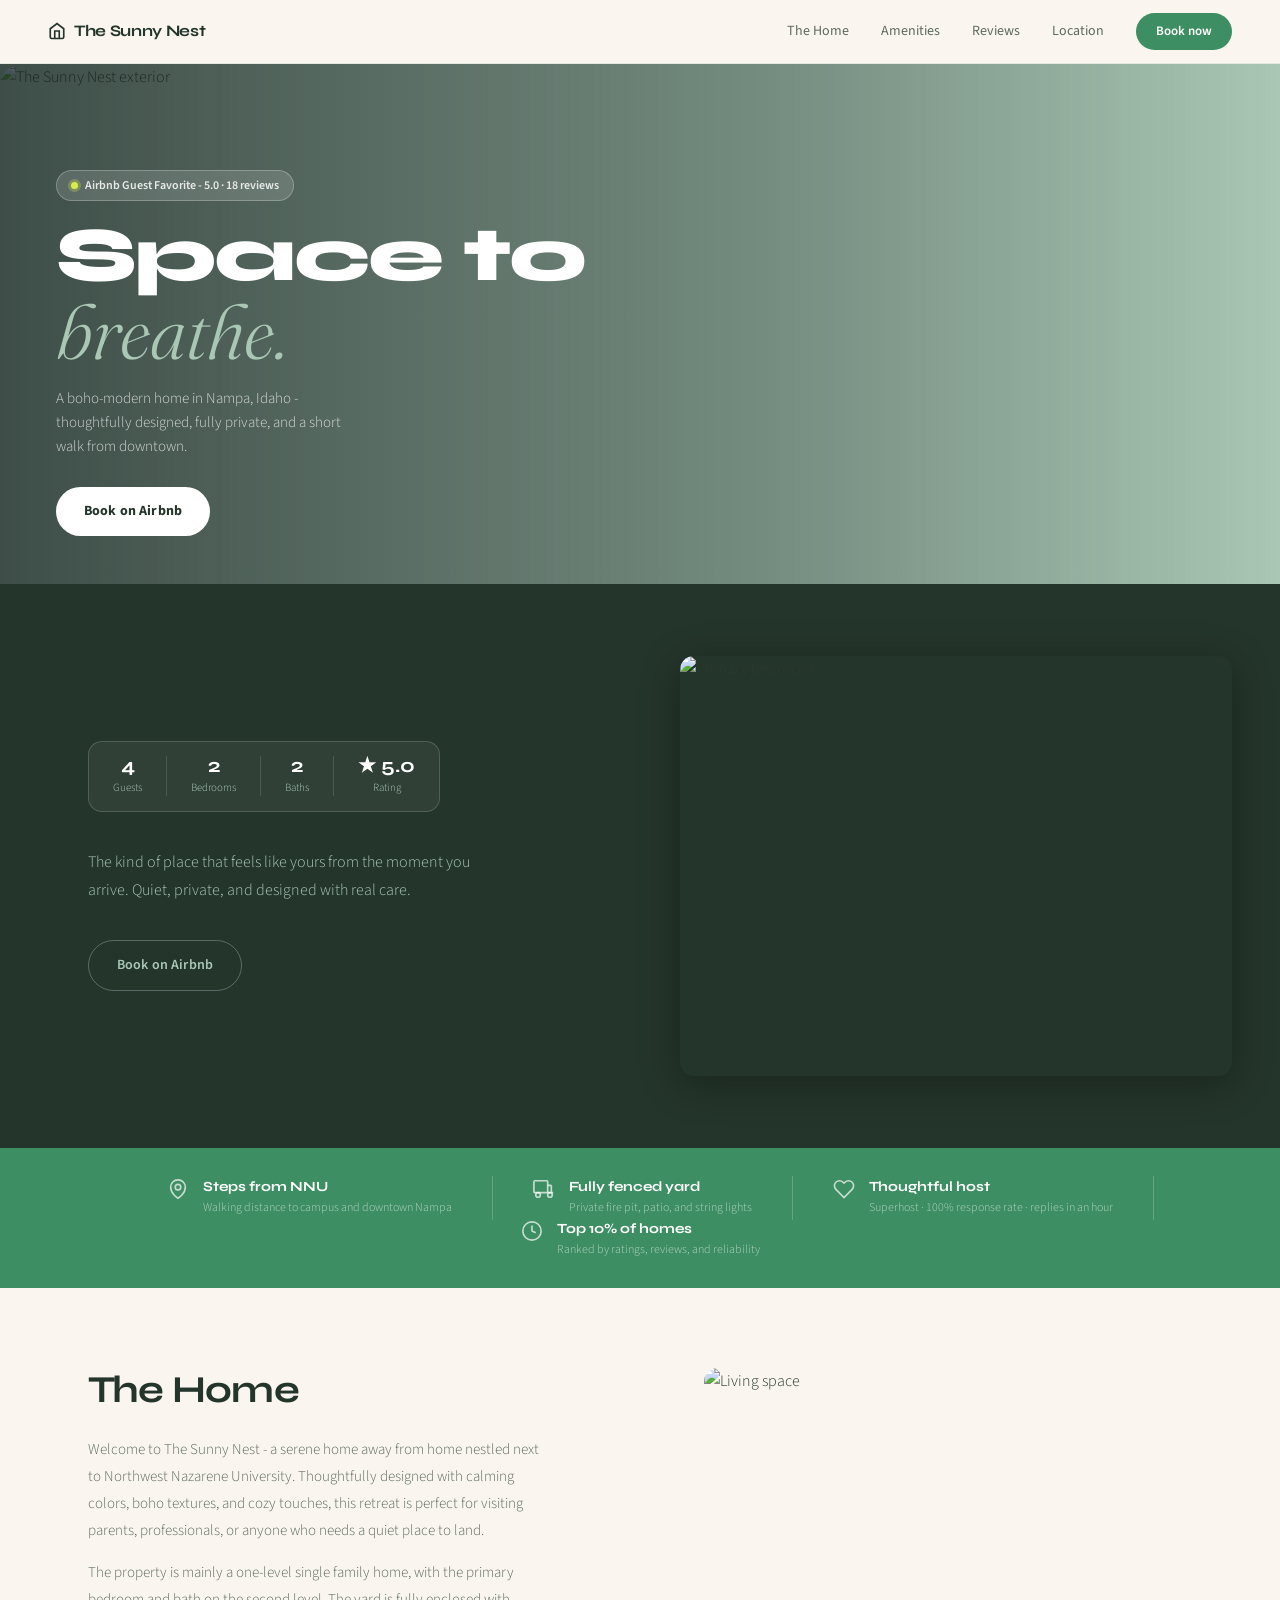
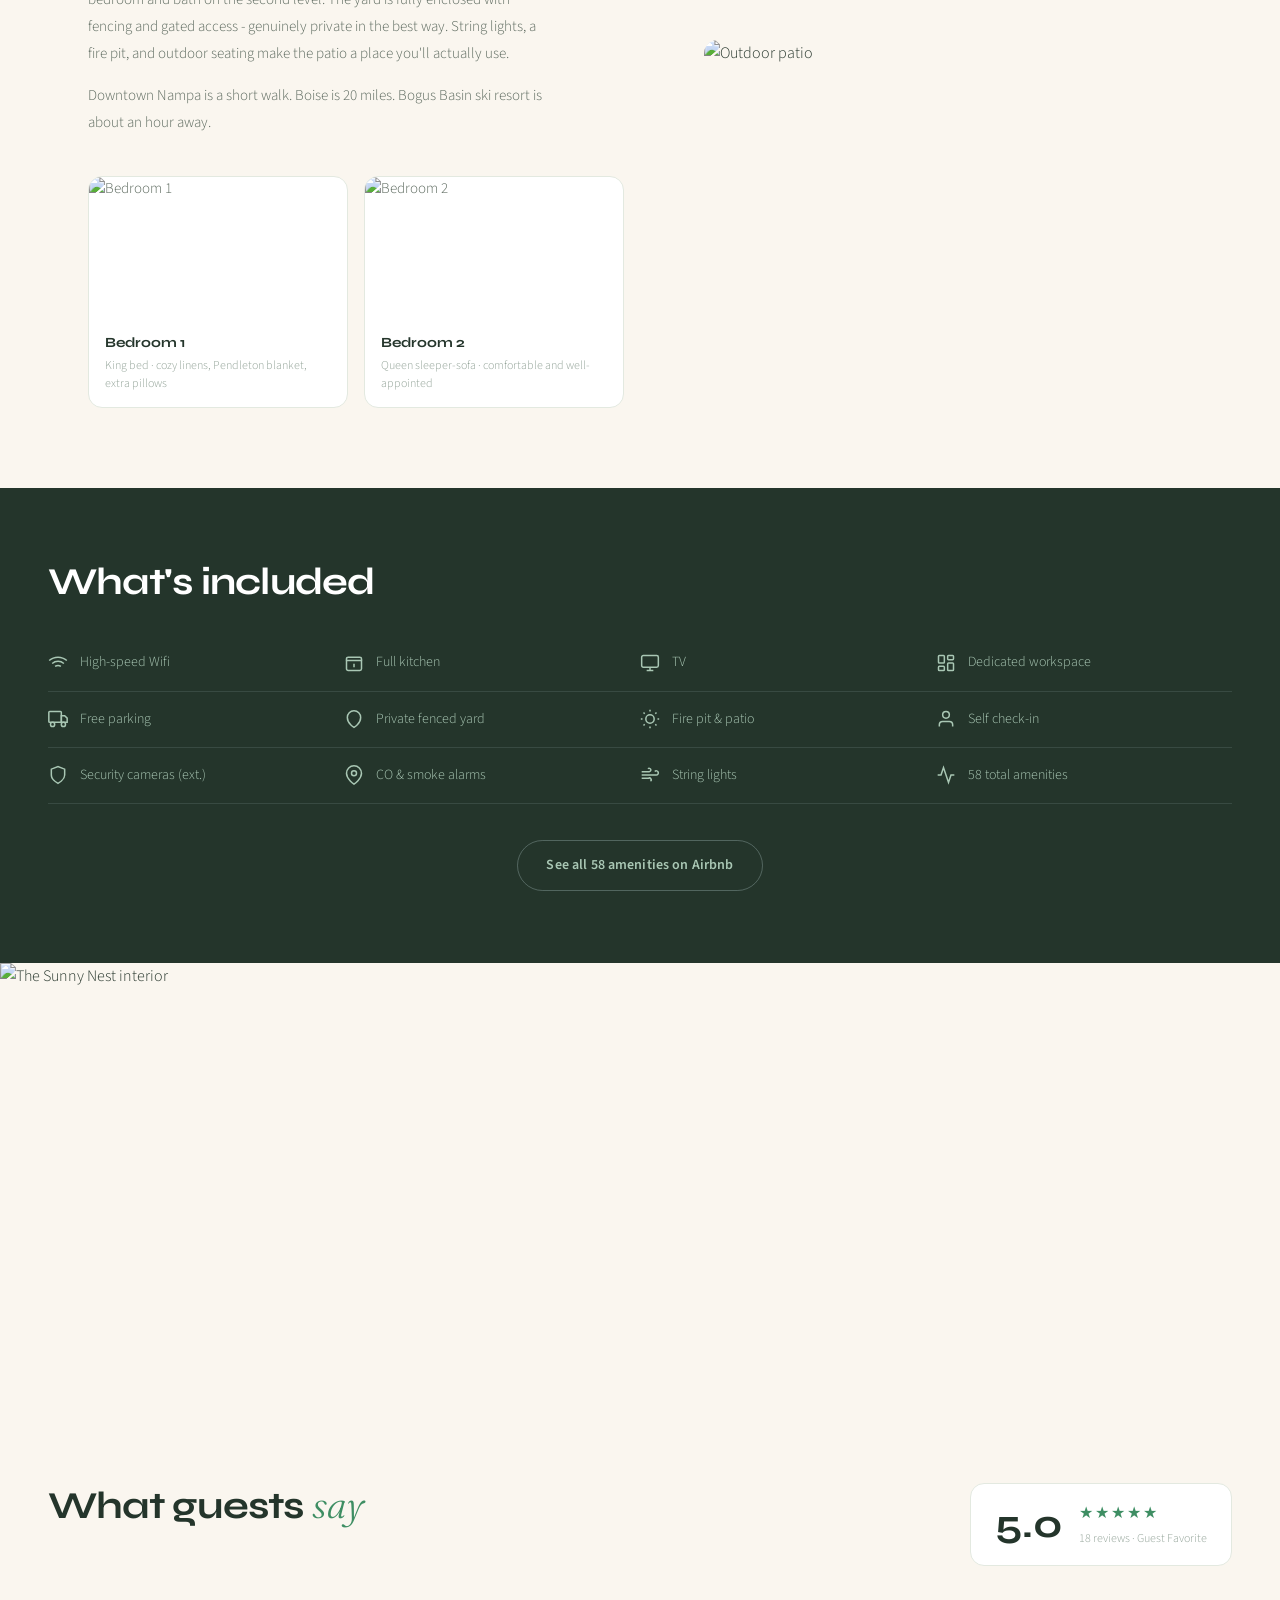
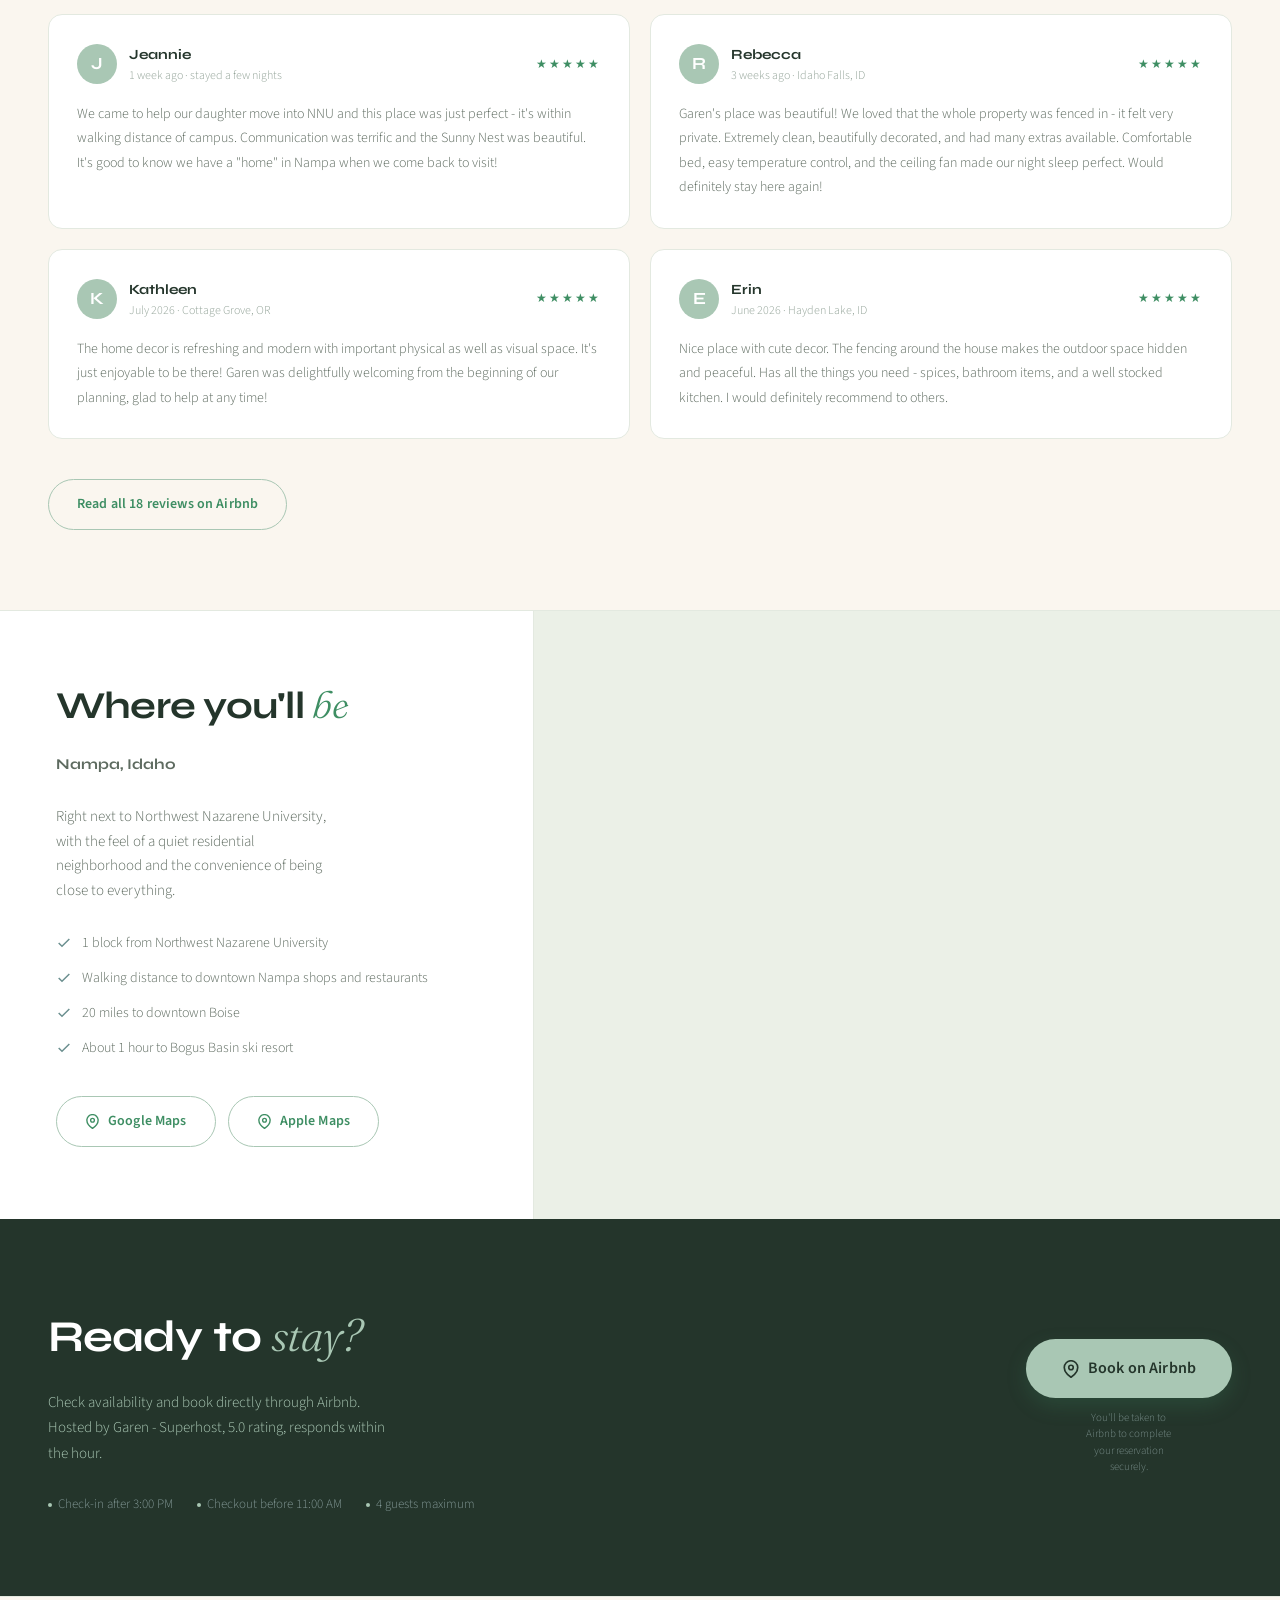
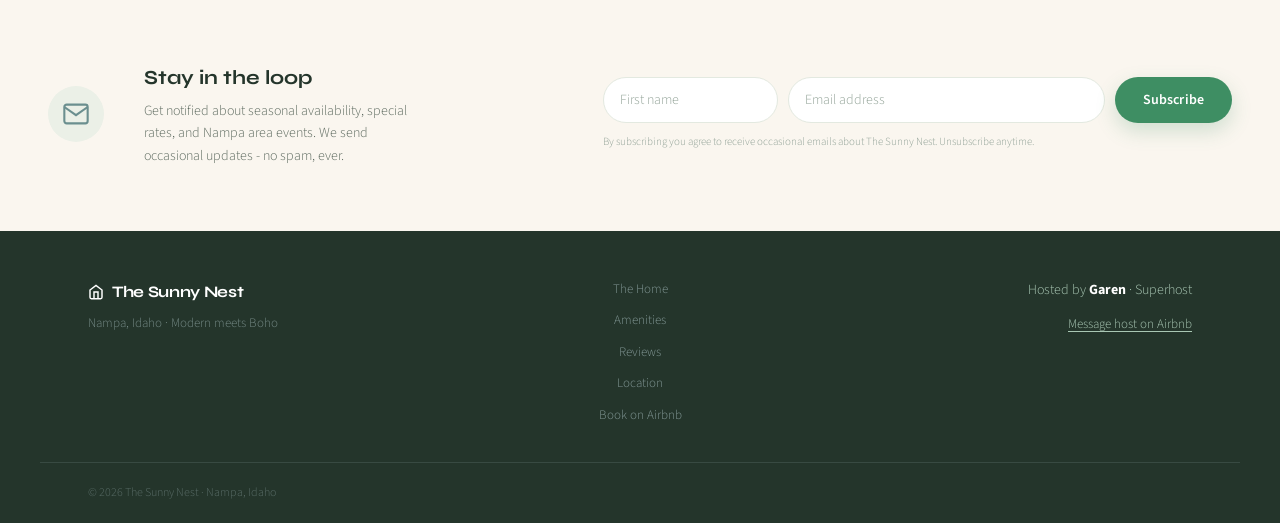
==== index.html @ 15bc84ae "Changing tone" ====
<!DOCTYPE html>
<html lang="en">
<head>
  <meta charset="UTF-8">
  <meta name="viewport" content="width=device-width, initial-scale=1.0">
  <title>Sunny Nest</title>
  <link rel="preconnect" href="https://fonts.googleapis.com">
  <link rel="preconnect" href="https://fonts.gstatic.com" crossorigin>
  <link href="https://fonts.googleapis.com/css2?family=Syne:wght@400..800&family=Fraunces:ital,opsz,wght@1,9..144,300..500&family=Source+Sans+3:ital,wght@0,300;0,400;0,600;1,300&display=swap" rel="stylesheet">
  <link rel="stylesheet" href="styles.css">
</head>
<body>

  <!-- NAV -->
  <header class="nav" id="top">
    <a href="#top" class="nav__logo">
      <svg width="18" height="18" viewBox="0 0 24 24" fill="none" stroke="currentColor" stroke-width="2.2"><path d="M3 9l9-7 9 7v11a2 2 0 01-2 2H5a2 2 0 01-2-2z"/><polyline points="9 22 9 12 15 12 15 22"/></svg>
      The Sunny Nest
    </a>
    <nav class="nav__links">
      <a href="#about">The Home</a>
      <a href="#amenities">Amenities</a>
      <a href="#reviews">Reviews</a>
      <a href="#location">Location</a>
      <a href="#book" class="nav__cta">Book now</a>
    </nav>
    <button class="nav__hamburger" id="hamburger" aria-label="Menu">
      <span></span><span></span><span></span>
    </button>
  </header>

  <!-- MOBILE MENU -->
  <div class="mobile-menu" id="mobileMenu">
    <a href="#about" class="mobile-link">The Home</a>
    <a href="#amenities" class="mobile-link">Amenities</a>
    <a href="#reviews" class="mobile-link">Reviews</a>
    <a href="#location" class="mobile-link">Location</a>
    <a href="#book" class="mobile-link mobile-link--cta">Book on Airbnb</a>
  </div>

  <!-- HERO -->
  <section class="hero">
    <div class="hero__gallery">
      <div class="hero__main">
        <img src="https://a0.muscache.com/im/pictures/hosting/Hosting-1526104999250906729/original/c3ce4b48-3d8b-4bc3-a48f-cb73385d0a3e.jpeg?im_w=1200" alt="The Sunny Nest exterior" loading="eager">
        <div class="hero__overlay">
          <div class="hero__overlay-badge">Airbnb Guest Favorite - 5.0 · 18 reviews</div>
          <h1 class="hero__overlay-headline">Space to<br><em>breathe.</em></h1>
          <p class="hero__overlay-sub">A boho-modern home in Nampa, Idaho - thoughtfully designed, fully private, and a short walk from downtown.</p>
          <a href="https://www.airbnb.com/rooms/1526104999250906729" target="_blank" rel="noopener" class="btn btn--hero">Book on Airbnb</a>
        </div>
      </div>
    </div>
  </section>

  <!-- INTRO -->
  <section class="intro">
    <div class="intro__content">
      <div class="intro__meta">
        <div class="intro__meta-item">
          <span class="meta-num">4</span>
          <span class="meta-label">Guests</span>
        </div>
        <div class="intro__divider"></div>
        <div class="intro__meta-item">
          <span class="meta-num">2</span>
          <span class="meta-label">Bedrooms</span>
        </div>
        <div class="intro__divider"></div>
        <div class="intro__meta-item">
          <span class="meta-num">2</span>
          <span class="meta-label">Baths</span>
        </div>
        <div class="intro__divider"></div>
        <div class="intro__meta-item">
          <span class="meta-num">★ 5.0</span>
          <span class="meta-label">Rating</span>
        </div>
      </div>
      <p class="intro__sub">The kind of place that feels like yours from the moment you arrive. Quiet, private, and designed with real care.</p>
      <a href="https://www.airbnb.com/rooms/1526104999250906729" target="_blank" rel="noopener" class="btn btn--outline-light">Book on Airbnb</a>
    </div>
    <div class="intro__image">
      <img src="https://a0.muscache.com/im/pictures/hosting/Hosting-1526104999250906729/original/e49bfb83-b993-49a8-91e2-f9f452e2ef3f.jpeg?im_w=720" alt="Primary bedroom">
    </div>
  </section>

  <!-- HIGHLIGHTS BAR -->
  <div class="highlights">
    <div class="highlight">
      <svg width="22" height="22" viewBox="0 0 24 24" fill="none" stroke="#6B8F8F" stroke-width="1.8"><path d="M12 22s-8-4.5-8-11.8A8 8 0 0 1 12 2a8 8 0 0 1 8 8.2c0 7.3-8 11.8-8 11.8z"/><circle cx="12" cy="10" r="3"/></svg>
      <div>
        <div class="highlight__title">Steps from NNU</div>
        <div class="highlight__sub">Walking distance to campus and downtown Nampa</div>
      </div>
    </div>
    <div class="highlight__line"></div>
    <div class="highlight">
      <svg width="22" height="22" viewBox="0 0 24 24" fill="none" stroke="#6B8F8F" stroke-width="1.8"><rect x="1" y="3" width="15" height="13" rx="1"/><path d="M16 8l4 0M16 16l6 0M20 8v8"/><circle cx="5.5" cy="18.5" r="2.5"/><circle cx="18.5" cy="18.5" r="2.5"/></svg>
      <div>
        <div class="highlight__title">Fully fenced yard</div>
        <div class="highlight__sub">Private fire pit, patio, and string lights</div>
      </div>
    </div>
    <div class="highlight__line"></div>
    <div class="highlight">
      <svg width="22" height="22" viewBox="0 0 24 24" fill="none" stroke="#6B8F8F" stroke-width="1.8"><path d="M20.84 4.61a5.5 5.5 0 00-7.78 0L12 5.67l-1.06-1.06a5.5 5.5 0 00-7.78 7.78l1.06 1.06L12 21.23l7.78-7.78 1.06-1.06a5.5 5.5 0 000-7.78z"/></svg>
      <div>
        <div class="highlight__title">Thoughtful host</div>
        <div class="highlight__sub">Superhost · 100% response rate · replies in an hour</div>
      </div>
    </div>
    <div class="highlight__line"></div>
    <div class="highlight">
      <svg width="22" height="22" viewBox="0 0 24 24" fill="none" stroke="#6B8F8F" stroke-width="1.8"><circle cx="12" cy="12" r="10"/><polyline points="12 6 12 12 16 14"/></svg>
      <div>
        <div class="highlight__title">Top 10% of homes</div>
        <div class="highlight__sub">Ranked by ratings, reviews, and reliability</div>
      </div>
    </div>
  </div>

  <!-- ABOUT THE HOME -->
  <section class="about" id="about">
    <div class="about__text">
      <h2 class="section-title">The Home</h2>
      <p>Welcome to The Sunny Nest - a serene home away from home nestled next to Northwest Nazarene University. Thoughtfully designed with calming colors, boho textures, and cozy touches, this retreat is perfect for visiting parents, professionals, or anyone who needs a quiet place to land.</p>
      <p>The property is mainly a one-level single family home, with the primary bedroom and bath on the second level. The yard is fully enclosed with fencing and gated access - genuinely private in the best way. String lights, a fire pit, and outdoor seating make the patio a place you'll actually use.</p>
      <p>Downtown Nampa is a short walk. Boise is 20 miles. Bogus Basin ski resort is about an hour away.</p>

      <div class="sleep-grid">
        <div class="sleep-card">
          <img src="https://a0.muscache.com/im/pictures/hosting/Hosting-1526104999250906729/original/e49bfb83-b993-49a8-91e2-f9f452e2ef3f.jpeg?im_w=720" alt="Bedroom 1">
          <div class="sleep-card__info">
            <div class="sleep-card__name">Bedroom 1</div>
            <div class="sleep-card__desc">King bed · cozy linens, Pendleton blanket, extra pillows</div>
          </div>
        </div>
        <div class="sleep-card">
          <img src="https://a0.muscache.com/im/pictures/hosting/Hosting-1526104999250906729/original/3b355dc7-42bf-492a-9d75-2f02edfa627f.jpeg?im_w=720" alt="Bedroom 2">
          <div class="sleep-card__info">
            <div class="sleep-card__name">Bedroom 2</div>
            <div class="sleep-card__desc">Queen sleeper-sofa · comfortable and well-appointed</div>
          </div>
        </div>
      </div>
    </div>

    <div class="about__photos">
      <img class="about__photo about__photo--top" src="https://a0.muscache.com/im/pictures/hosting/Hosting-1526104999250906729/original/bc6f787c-c375-4627-8075-c3d7246e7198.jpeg?im_w=720" alt="Living space">
      <img class="about__photo about__photo--bottom" src="https://a0.muscache.com/im/pictures/hosting/Hosting-1526104999250906729/original/3c86723e-c4ba-4763-8493-698b74b875b9.jpeg?im_w=720" alt="Outdoor patio">
    </div>
  </section>

  <!-- AMENITIES -->
  <section class="amenities" id="amenities">
    <h2 class="section-title">What's included</h2>
    <div class="amenities__grid">
      <div class="amenity-item">
        <svg width="20" height="20" viewBox="0 0 24 24" fill="none" stroke="currentColor" stroke-width="1.8"><path d="M5 12.55a11 11 0 0114.08 0"/><path d="M1.42 9a16 16 0 0121.16 0"/><path d="M8.53 16.11a6 6 0 016.95 0"/><line x1="12" y1="20" x2="12.01" y2="20"/></svg>
        <span>High-speed Wifi</span>
      </div>
      <div class="amenity-item">
        <svg width="20" height="20" viewBox="0 0 24 24" fill="none" stroke="currentColor" stroke-width="1.8"><path d="M3 9h18v10a2 2 0 01-2 2H5a2 2 0 01-2-2V9z"/><path d="M3 9V7a2 2 0 012-2h14a2 2 0 012 2v2"/><line x1="12" y1="13" x2="12" y2="17"/></svg>
        <span>Full kitchen</span>
      </div>
      <div class="amenity-item">
        <svg width="20" height="20" viewBox="0 0 24 24" fill="none" stroke="currentColor" stroke-width="1.8"><rect x="2" y="3" width="20" height="14" rx="2"/><path d="M8 21h8M12 17v4"/></svg>
        <span>TV</span>
      </div>
      <div class="amenity-item">
        <svg width="20" height="20" viewBox="0 0 24 24" fill="none" stroke="currentColor" stroke-width="1.8"><rect x="3" y="3" width="7" height="9" rx="1"/><rect x="14" y="3" width="7" height="5" rx="1"/><rect x="14" y="12" width="7" height="9" rx="1"/><rect x="3" y="16" width="7" height="5" rx="1"/></svg>
        <span>Dedicated workspace</span>
      </div>
      <div class="amenity-item">
        <svg width="20" height="20" viewBox="0 0 24 24" fill="none" stroke="currentColor" stroke-width="1.8"><rect x="1" y="3" width="15" height="13" rx="1"/><polygon points="16 8 20 8 23 11 23 16 16 16 16 8"/><circle cx="5.5" cy="18.5" r="2.5"/><circle cx="18.5" cy="18.5" r="2.5"/></svg>
        <span>Free parking</span>
      </div>
      <div class="amenity-item">
        <svg width="20" height="20" viewBox="0 0 24 24" fill="none" stroke="currentColor" stroke-width="1.8"><path d="M12 22s-8-4.5-8-11.8A8 8 0 0 1 12 2a8 8 0 0 1 8 8.2c0 7.3-8 11.8-8 11.8z"/></svg>
        <span>Private fenced yard</span>
      </div>
      <div class="amenity-item">
        <svg width="20" height="20" viewBox="0 0 24 24" fill="none" stroke="currentColor" stroke-width="1.8"><circle cx="12" cy="12" r="5"/><path d="M12 1v2M12 21v2M4.22 4.22l1.42 1.42M18.36 18.36l1.42 1.42M1 12h2M21 12h2M4.22 19.78l1.42-1.42M18.36 5.64l1.42-1.42"/></svg>
        <span>Fire pit &amp; patio</span>
      </div>
      <div class="amenity-item">
        <svg width="20" height="20" viewBox="0 0 24 24" fill="none" stroke="currentColor" stroke-width="1.8"><path d="M20 21v-2a4 4 0 00-4-4H8a4 4 0 00-4 4v2"/><circle cx="12" cy="7" r="4"/></svg>
        <span>Self check-in</span>
      </div>
      <div class="amenity-item">
        <svg width="20" height="20" viewBox="0 0 24 24" fill="none" stroke="currentColor" stroke-width="1.8"><path d="M12 22s8-4 8-10V5l-8-3-8 3v7c0 6 8 10 8 10z"/></svg>
        <span>Security cameras (ext.)</span>
      </div>
      <div class="amenity-item">
        <svg width="20" height="20" viewBox="0 0 24 24" fill="none" stroke="currentColor" stroke-width="1.8"><path d="M21 10c0 7-9 13-9 13s-9-6-9-13a9 9 0 0118 0z"/><circle cx="12" cy="10" r="3"/></svg>
        <span>CO &amp; smoke alarms</span>
      </div>
      <div class="amenity-item">
        <svg width="20" height="20" viewBox="0 0 24 24" fill="none" stroke="currentColor" stroke-width="1.8"><path d="M9.59 4.59A2 2 0 1111 8H2m10.59 11.41A2 2 0 1010 16H2m15.73-8.27A2.5 2.5 0 1119.5 12H2"/></svg>
        <span>String lights</span>
      </div>
      <div class="amenity-item">
        <svg width="20" height="20" viewBox="0 0 24 24" fill="none" stroke="currentColor" stroke-width="1.8"><polyline points="22 12 18 12 15 21 9 3 6 12 2 12"/></svg>
        <span>58 total amenities</span>
      </div>
    </div>
    <a href="https://www.airbnb.com/rooms/1526104999250906729" target="_blank" rel="noopener" class="btn btn--outline">See all 58 amenities on Airbnb</a>
  </section>

  <!-- OUTDOOR PHOTO BREAK -->
  <div class="photo-break">
    <img src="https://a0.muscache.com/im/pictures/hosting/Hosting-1526104999250906729/original/9cedeea5-c0c6-4878-b2a9-d4ce4e9bb780.jpeg?im_w=1200" alt="The Sunny Nest interior">
    <div class="photo-break__caption">Boho textures, natural light, calming colors - every detail considered.</div>
  </div>

  <!-- REVIEWS -->
  <section class="reviews" id="reviews">
    <div class="reviews__inner">
      <div class="reviews__header">
        <h2 class="section-title">What guests <em>say</em></h2>
        <div class="reviews__score">
          <span class="score-num">5.0</span>
          <div>
            <div class="score-stars">★★★★★</div>
            <div class="score-sub">18 reviews · Guest Favorite</div>
          </div>
        </div>
      </div>

      <div class="reviews__grid">
        <div class="review-card">
          <div class="review-card__header">
            <div class="review-card__avatar">J</div>
            <div>
              <div class="review-card__name">Jeannie</div>
              <div class="review-card__meta">1 week ago · stayed a few nights</div>
            </div>
            <div class="review-card__stars">★★★★★</div>
          </div>
          <p class="review-card__text">We came to help our daughter move into NNU and this place was just perfect - it's within walking distance of campus. Communication was terrific and the Sunny Nest was beautiful. It's good to know we have a "home" in Nampa when we come back to visit!</p>
        </div>

        <div class="review-card">
          <div class="review-card__header">
            <div class="review-card__avatar">R</div>
            <div>
              <div class="review-card__name">Rebecca</div>
              <div class="review-card__meta">3 weeks ago · Idaho Falls, ID</div>
            </div>
            <div class="review-card__stars">★★★★★</div>
          </div>
          <p class="review-card__text">Garen's place was beautiful! We loved that the whole property was fenced in - it felt very private. Extremely clean, beautifully decorated, and had many extras available. Comfortable bed, easy temperature control, and the ceiling fan made our night sleep perfect. Would definitely stay here again!</p>
        </div>

        <div class="review-card">
          <div class="review-card__header">
            <div class="review-card__avatar">K</div>
            <div>
              <div class="review-card__name">Kathleen</div>
              <div class="review-card__meta">July 2026 · Cottage Grove, OR</div>
            </div>
            <div class="review-card__stars">★★★★★</div>
          </div>
          <p class="review-card__text">The home decor is refreshing and modern with important physical as well as visual space. It's just enjoyable to be there! Garen was delightfully welcoming from the beginning of our planning, glad to help at any time!</p>
        </div>

        <div class="review-card">
          <div class="review-card__header">
            <div class="review-card__avatar">E</div>
            <div>
              <div class="review-card__name">Erin</div>
              <div class="review-card__meta">June 2026 · Hayden Lake, ID</div>
            </div>
            <div class="review-card__stars">★★★★★</div>
          </div>
          <p class="review-card__text">Nice place with cute decor. The fencing around the house makes the outdoor space hidden and peaceful. Has all the things you need - spices, bathroom items, and a well stocked kitchen. I would definitely recommend to others.</p>
        </div>
      </div>

      <a href="https://www.airbnb.com/rooms/1526104999250906729" target="_blank" rel="noopener" class="btn btn--outline">Read all 18 reviews on Airbnb</a>
    </div>
  </section>

  <!-- LOCATION -->
  <section class="location" id="location">
    <div class="location__text">
      <h2 class="section-title">Where you'll <em>be</em></h2>
      <p class="location__place">Nampa, Idaho</p>
      <p>Right next to Northwest Nazarene University, with the feel of a quiet residential neighborhood and the convenience of being close to everything.</p>
      <div class="location__list">
        <div class="location__item">
          <svg width="16" height="16" viewBox="0 0 24 24" fill="none" stroke="#6B8F8F" stroke-width="2.2"><polyline points="20 6 9 17 4 12"/></svg>
          1 block from Northwest Nazarene University
        </div>
        <div class="location__item">
          <svg width="16" height="16" viewBox="0 0 24 24" fill="none" stroke="#6B8F8F" stroke-width="2.2"><polyline points="20 6 9 17 4 12"/></svg>
          Walking distance to downtown Nampa shops and restaurants
        </div>
        <div class="location__item">
          <svg width="16" height="16" viewBox="0 0 24 24" fill="none" stroke="#6B8F8F" stroke-width="2.2"><polyline points="20 6 9 17 4 12"/></svg>
          20 miles to downtown Boise
        </div>
        <div class="location__item">
          <svg width="16" height="16" viewBox="0 0 24 24" fill="none" stroke="#6B8F8F" stroke-width="2.2"><polyline points="20 6 9 17 4 12"/></svg>
          About 1 hour to Bogus Basin ski resort
        </div>
      </div>
      <div class="location__map-links">
        <a href="https://maps.google.com/?q=Northwest+Nazarene+University+Nampa+Idaho" target="_blank" rel="noopener" class="btn btn--outline">
          <svg width="15" height="15" viewBox="0 0 24 24" fill="none" stroke="currentColor" stroke-width="2.2"><path d="M21 10c0 7-9 13-9 13s-9-6-9-13a9 9 0 0118 0z"/><circle cx="12" cy="10" r="3"/></svg>
          Google Maps
        </a>
        <a href="https://maps.apple.com/?q=Northwest+Nazarene+University+Nampa+Idaho" target="_blank" rel="noopener" class="btn btn--outline">
          <svg width="15" height="15" viewBox="0 0 24 24" fill="none" stroke="currentColor" stroke-width="2.2"><path d="M21 10c0 7-9 13-9 13s-9-6-9-13a9 9 0 0118 0z"/><circle cx="12" cy="10" r="3"/></svg>
          Apple Maps
        </a>
      </div>
    </div>
    <div class="location__map">
      <iframe
        src="https://maps.google.com/maps?q=Northwest+Nazarene+University,+Nampa,+ID&t=&z=15&ie=UTF8&iwloc=&output=embed"
        width="100%"
        height="100%"
        style="border:0;"
        allowfullscreen=""
        loading="lazy"
        referrerpolicy="no-referrer-when-downgrade"
        title="Map of The Sunny Nest location near NNU, Nampa Idaho">
      </iframe>
    </div>
  </section>

  <!-- BOOK CTA -->
  <section class="book" id="book">
    <div class="book__inner">
      <div class="book__text">
        <h2 class="book__title">Ready to <em>stay?</em></h2>
        <p class="book__sub">Check availability and book directly through Airbnb. Hosted by Garen - Superhost, 5.0 rating, responds within the hour.</p>
        <div class="book__rules">
          <div class="book__rule">Check-in after 3:00 PM</div>
          <div class="book__rule">Checkout before 11:00 AM</div>
          <div class="book__rule">4 guests maximum</div>
        </div>
      </div>
      <div class="book__cta-wrap">
        <a href="https://www.airbnb.com/rooms/1526104999250906729" target="_blank" rel="noopener" class="btn btn--primary btn--large">
          <svg width="18" height="18" viewBox="0 0 24 24" fill="none" stroke="currentColor" stroke-width="2.2"><path d="M21 10c0 7-9 13-9 13s-9-6-9-13a9 9 0 0118 0z"/><circle cx="12" cy="10" r="3"/></svg>
          Book on Airbnb
        </a>
        <p class="book__airbnb-note">You'll be taken to Airbnb to complete your reservation securely.</p>
      </div>
    </div>
  </section>

  <!-- NEWSLETTER -->
  <section class="newsletter" id="newsletter">
    <div class="newsletter__inner">
      <div class="newsletter__icon">
        <svg width="28" height="28" viewBox="0 0 24 24" fill="none" stroke="#6B8F8F" stroke-width="1.8"><path d="M4 4h16c1.1 0 2 .9 2 2v12c0 1.1-.9 2-2 2H4c-1.1 0-2-.9-2-2V6c0-1.1.9-2 2-2z"/><polyline points="22,6 12,13 2,6"/></svg>
      </div>
      <div class="newsletter__text">
        <h3 class="newsletter__title">Stay in the loop</h3>
        <p class="newsletter__sub">Get notified about seasonal availability, special rates, and Nampa area events. We send occasional updates - no spam, ever.</p>
      </div>
      <form class="newsletter__form" id="newsletterForm">
        <div class="newsletter__fields">
          <input
            type="text"
            name="FNAME"
            placeholder="First name"
            class="newsletter__input"
            autocomplete="given-name"
          >
          <input
            type="email"
            name="EMAIL"
            placeholder="Email address"
            class="newsletter__input newsletter__input--email"
            required
            autocomplete="email"
          >
          <button type="submit" class="btn btn--primary newsletter__btn">Subscribe</button>
        </div>
        <p class="newsletter__legal">By subscribing you agree to receive occasional emails about The Sunny Nest. Unsubscribe anytime.</p>
        <div class="newsletter__success" id="newsletterSuccess">
          <svg width="18" height="18" viewBox="0 0 24 24" fill="none" stroke="currentColor" stroke-width="2.5"><polyline points="20 6 9 17 4 12"/></svg>
          You're on the list - we'll be in touch!
        </div>
      </form>
    </div>
  </section>

  <!-- FOOTER -->
  <footer class="footer">
    <div class="footer__inner">
      <div class="footer__brand">
        <div class="footer__logo">
          <svg width="16" height="16" viewBox="0 0 24 24" fill="none" stroke="currentColor" stroke-width="2.2"><path d="M3 9l9-7 9 7v11a2 2 0 01-2 2H5a2 2 0 01-2-2z"/><polyline points="9 22 9 12 15 12 15 22"/></svg>
          The Sunny Nest
        </div>
        <p class="footer__tagline">Nampa, Idaho · Modern meets Boho</p>
      </div>
      <nav class="footer__links">
        <a href="#about">The Home</a>
        <a href="#amenities">Amenities</a>
        <a href="#reviews">Reviews</a>
        <a href="#location">Location</a>
        <a href="https://www.airbnb.com/rooms/1526104999250906729" target="_blank" rel="noopener">Book on Airbnb</a>
      </nav>
      <div class="footer__host">
        <p>Hosted by <strong>Garen</strong> · Superhost</p>
        <a href="https://www.airbnb.com/rooms/1526104999250906729" target="_blank" rel="noopener">Message host on Airbnb</a>
      </div>
    </div>
    <div class="footer__bottom">
      <p>© 2026 The Sunny Nest · Nampa, Idaho</p>
    </div>
  </footer>

  <script src="script.js"></script>
</body>
</html>
---- styles.css ----
/* ============================================
   RESET & BASE
   ============================================ */

*, *::before, *::after { box-sizing: border-box; margin: 0; padding: 0; }

:root {
  --bg:        #FAF6EF;
  --bg-white:  #FFFFFF;
  --bg-tint:   #EBF0E7;
  --teal:      #3E8E63;
  --teal-mid:  #A9C7B4;
  --teal-deep: #24352B;
  --text:      #2B3A30;
  --text-mid:  #5E6B60;
  --text-light:#93A398;
  --border:    #E3E9E0;
  --lime:      #D8ED4B;
  --radius:      14px;
  --radius-lg:   22px;
  --radius-pill: 999px;
  --nav-h:     64px;
  --max-w:     1200px;
  --font-display: 'Syne', sans-serif;
  --font-serif:   'Fraunces', serif;
  --font-body:    'Source Sans 3', sans-serif;
}

html { scroll-behavior: smooth; }

body {
  font-family: 'Source Sans 3', sans-serif;
  font-weight: 300;
  font-size: 16px;
  line-height: 1.65;
  color: var(--text);
  background: var(--bg);
  -webkit-font-smoothing: antialiased;
}

img {
  display: block;
  width: 100%;
  height: 100%;
  object-fit: cover;
}

a { color: inherit; text-decoration: none; }

p { max-width: 65ch; }
p + p { margin-top: 1em; }

.section-title {
  font-family: var(--font-display);
  font-size: clamp(26px, 3.5vw, 38px);
  font-weight: 600;
  color: var(--teal-deep);
  letter-spacing: -0.02em;
  margin-bottom: 24px;
  line-height: 1.15;
}

/* ============================================
   BUTTONS
   ============================================ */

.btn {
  display: inline-flex;
  align-items: center;
  gap: 8px;
  font-family: 'Source Sans 3', sans-serif;
  font-size: 14px;
  font-weight: 600;
  text-decoration: none;
  padding: 13px 28px;
  border-radius: var(--radius-pill);
  cursor: pointer;
  border: none;
  transition: background 0.2s, color 0.2s, transform 0.15s;
  letter-spacing: 0.01em;
}

.btn--primary {
  background: var(--teal);
  color: #fff;
}
.btn--primary:hover {
  background: var(--teal-deep);
  transform: translateY(-1px);
}

.btn--outline {
  background: transparent;
  color: var(--teal);
  border: 1.5px solid var(--teal-mid);
}
.btn--outline:hover {
  background: var(--teal);
  color: #fff;
  border-color: var(--teal);
}

.btn--large {
  font-size: 16px;
  padding: 16px 36px;
}

/* ============================================
   NAV
   ============================================ */

.nav {
  position: fixed;
  top: 0;
  left: 0;
  right: 0;
  z-index: 100;
  height: var(--nav-h);
  background: rgba(250, 246, 239, 0.9);
  backdrop-filter: blur(10px);
  -webkit-backdrop-filter: blur(10px);
  border-bottom: 1.5px solid var(--border);
  display: flex;
  align-items: center;
  justify-content: space-between;
  padding: 0 48px;
  gap: 24px;
}

.nav__logo {
  font-family: var(--font-display);
  font-size: 16px;
  font-weight: 700;
  color: var(--teal-deep);
  display: flex;
  align-items: center;
  gap: 8px;
  letter-spacing: -0.01em;
  white-space: nowrap;
}
.nav__logo svg { flex-shrink: 0; }

.nav__links {
  display: flex;
  align-items: center;
  gap: 32px;
}

.nav__links a {
  font-size: 14px;
  font-weight: 400;
  color: var(--text-mid);
  transition: color 0.2s;
}
.nav__links a:hover { color: var(--teal-deep); }

.nav__cta {
  background: var(--teal);
  color: #fff !important;
  padding: 8px 20px;
  border-radius: var(--radius-pill);
  font-weight: 600 !important;
  font-size: 13px !important;
  transition: background 0.2s !important;
}
.nav__cta:hover { background: var(--teal-deep) !important; }

.nav__hamburger {
  display: none;
  flex-direction: column;
  gap: 5px;
  background: none;
  border: none;
  cursor: pointer;
  padding: 4px;
}
.nav__hamburger span {
  display: block;
  width: 22px;
  height: 2px;
  background: var(--teal-deep);
  border-radius: 2px;
  transition: all 0.2s;
}

/* Mobile menu */
.mobile-menu {
  display: none;
  position: fixed;
  top: var(--nav-h);
  left: 0;
  right: 0;
  background: var(--bg-white);
  border-bottom: 1.5px solid var(--border);
  padding: 16px 0;
  z-index: 99;
  flex-direction: column;
}
.mobile-menu.open { display: flex; }

.mobile-link {
  padding: 14px 32px;
  font-size: 15px;
  color: var(--text-mid);
  font-weight: 400;
  border-bottom: 1px solid var(--bg-tint);
  transition: color 0.2s;
}
.mobile-link:hover { color: var(--teal-deep); }
.mobile-link--cta {
  color: var(--teal);
  font-weight: 600;
  margin: 8px 24px 0;
  background: var(--bg-tint);
  border-radius: var(--radius);
  text-align: center;
  border-bottom: none;
}

/* ============================================
   HERO GALLERY
   ============================================ */

.hero {
  margin-top: var(--nav-h);
  position: relative;
  height: 520px;
  background: var(--teal-mid);
}

.hero__gallery {
  display: grid;
  grid-template-columns: 1fr;
  grid-template-rows: 520px;
  gap: 4px;
  height: 520px;
}

.hero__main {
  overflow: hidden;
  height: 520px;
}

.hero__main img {
  width: 100%;
  height: 100%;
  object-fit: cover;
  display: block;
  transition: transform 0.4s ease;
}
.hero__main img:hover { transform: scale(1.02); }

.hero__grid {
  display: grid;
  grid-template-columns: 1fr 1fr;
  grid-template-rows: 1fr 1fr;
  gap: 4px;
  height: 520px;
  overflow: hidden;
}

.hero__grid img {
  width: 100%;
  height: 100%;
  object-fit: cover;
  display: block;
  transition: transform 0.4s ease;
}
.hero__grid img:hover { transform: scale(1.03); }

.hero__photos-btn {
  display: none;
}

/* Hero overlay - option 5 */
.hero__overlay {
  position: absolute;
  inset: 0;
  background: linear-gradient(to right, rgba(20,30,30,0.72) 0%, rgba(20,30,30,0.35) 60%, rgba(20,30,30,0) 100%);
  display: flex;
  flex-direction: column;
  justify-content: flex-end;
  padding: 48px 56px;
  z-index: 1;
}

.hero__overlay-badge {
  display: inline-flex;
  align-items: center;
  gap: 7px;
  font-family: 'Source Sans 3', sans-serif;
  font-size: 12px;
  font-weight: 600;
  color: rgba(255,255,255,0.85);
  background: rgba(255,255,255,0.15);
  backdrop-filter: blur(4px);
  padding: 5px 14px;
  border-radius: 20px;
  margin-bottom: 16px;
  width: fit-content;
  border: 1px solid rgba(255,255,255,0.2);
}

.hero__overlay-headline {
  font-family: var(--font-display);
  font-size: clamp(44px, 6vw, 80px);
  font-weight: 300;
  line-height: 1.0;
  color: #fff;
  letter-spacing: -0.03em;
  margin-bottom: 14px;
}

.hero__overlay-sub {
  font-size: 15px;
  color: rgba(255,255,255,0.75);
  line-height: 1.6;
  max-width: 42ch;
  margin-bottom: 28px;
}

.btn--hero {
  background: #fff;
  color: var(--teal-deep);
  font-size: 14px;
  font-weight: 700;
  padding: 13px 28px;
  border-radius: var(--radius-pill);
  width: fit-content;
  transition: background 0.2s, transform 0.15s;
}
.btn--hero:hover { background: var(--teal-mid); color: #fff; transform: translateY(-1px); }

/* ============================================
   INTRO
   ============================================ */

.intro {
  background: var(--teal-deep);
  display: grid;
  grid-template-columns: 1fr 1fr;
  gap: 80px;
  align-items: center;
  padding: 72px 48px;
  max-width: 100%;
}

.intro__content {
  max-width: var(--max-w);
  padding-left: calc((100vw - var(--max-w)) / 2);
}

.intro__sub {
  font-size: 16px;
  color: var(--teal-mid);
  line-height: 1.75;
  margin-bottom: 36px;
  max-width: 50ch;
}

.intro__meta {
  display: flex;
  align-items: center;
  gap: 0;
  margin-bottom: 36px;
  background: rgba(255,255,255,0.06);
  border: 1.5px solid rgba(168,191,192,0.25);
  border-radius: var(--radius);
  overflow: hidden;
  align-self: flex-start;
  width: fit-content;
}

.intro__meta-item {
  display: flex;
  flex-direction: column;
  align-items: center;
  padding: 14px 24px;
}

.meta-num {
  font-family: var(--font-display);
  font-size: 20px;
  font-weight: 700;
  color: #fff;
  line-height: 1;
}

.meta-label {
  font-size: 11px;
  color: var(--teal-mid);
  margin-top: 3px;
  white-space: nowrap;
}

.intro__divider {
  width: 1px;
  height: 40px;
  background: rgba(168,191,192,0.2);
}

.intro__image {
  border-radius: var(--radius);
  overflow: hidden;
  height: 420px;
  box-shadow: 0 8px 40px rgba(0,0,0,0.3);
}

.btn--outline-light {
  display: inline-flex;
  align-items: center;
  gap: 8px;
  font-family: 'Source Sans 3', sans-serif;
  font-size: 14px;
  font-weight: 600;
  background: transparent;
  color: var(--teal-mid);
  border: 1.5px solid rgba(168,191,192,0.4);
  padding: 13px 28px;
  border-radius: var(--radius-pill);
  text-decoration: none;
  transition: background 0.2s, color 0.2s, border-color 0.2s;
}
.btn--outline-light:hover {
  background: rgba(255,255,255,0.1);
  color: #fff;
  border-color: rgba(255,255,255,0.4);
}

/* ============================================
   HIGHLIGHTS BAR
   ============================================ */

.highlights {
  background: var(--teal);
  border-top: none;
  border-bottom: none;
  display: flex;
  align-items: center;
  justify-content: center;
  gap: 0;
  padding: 28px 48px;
  flex-wrap: wrap;
}

.highlight {
  display: flex;
  align-items: flex-start;
  gap: 14px;
  padding: 0 40px;
}

.highlight svg { stroke: rgba(255,255,255,0.7); }

.highlight__title {
  font-family: var(--font-display);
  font-size: 14px;
  font-weight: 700;
  color: #fff;
  line-height: 1.3;
}

.highlight__sub {
  font-size: 12px;
  color: rgba(255,255,255,0.6);
  margin-top: 2px;
}

.highlight__line {
  width: 1px;
  height: 44px;
  background: rgba(255,255,255,0.2);
  flex-shrink: 0;
}

/* ============================================
   ABOUT
   ============================================ */

.about {
  max-width: var(--max-w);
  margin: 0 auto;
  padding: 80px 48px;
  display: grid;
  grid-template-columns: 1.1fr 1fr;
  gap: 80px;
  align-items: start;
}

.about__text {
  font-size: 15px;
  color: var(--text-mid);
}

.about__text p { line-height: 1.8; }

.sleep-grid {
  display: grid;
  grid-template-columns: 1fr 1fr;
  gap: 16px;
  margin-top: 40px;
}

.sleep-card {
  background: var(--bg-white);
  border: 1.5px solid var(--border);
  border-radius: var(--radius);
  overflow: hidden;
}

.sleep-card img {
  height: 140px;
  object-fit: cover;
}

.sleep-card__info {
  padding: 14px 16px;
}

.sleep-card__name {
  font-family: var(--font-display);
  font-size: 14px;
  font-weight: 700;
  color: var(--teal-deep);
}

.sleep-card__desc {
  font-size: 12px;
  color: var(--text-light);
  margin-top: 3px;
  line-height: 1.5;
}

.about__photos {
  display: flex;
  flex-direction: column;
  gap: 12px;
  position: sticky;
  top: calc(var(--nav-h) + 24px);
}

.about__photo {
  border-radius: var(--radius);
  overflow: hidden;
}
.about__photo--top { height: 260px; }
.about__photo--bottom { height: 180px; }

/* ============================================
   AMENITIES
   ============================================ */

.amenities {
  background: var(--teal-deep);
  border-top: none;
  padding: 72px 48px;
}

.amenities > .section-title {
  max-width: var(--max-w);
  margin: 0 auto 32px;
  color: #fff;
}

.amenities__grid {
  max-width: var(--max-w);
  margin: 0 auto 36px;
  display: grid;
  grid-template-columns: repeat(4, 1fr);
  gap: 0;
}

.amenity-item {
  display: flex;
  align-items: center;
  gap: 12px;
  font-size: 14px;
  color: var(--teal-mid);
  padding: 16px 0;
  border-bottom: 1px solid rgba(168,191,192,0.15);
  padding-right: 24px;
}

.amenity-item svg { flex-shrink: 0; color: var(--teal-mid); }

.amenities > .btn {
  display: block;
  width: fit-content;
  max-width: var(--max-w);
  margin: 0 auto;
  color: var(--teal-mid);
  border-color: rgba(168,191,192,0.35);
}
.amenities > .btn:hover {
  background: var(--teal-mid);
  color: var(--teal-deep);
  border-color: var(--teal-mid);
}

/* ============================================
   PHOTO BREAK
   ============================================ */

.photo-break {
  position: relative;
  height: 440px;
  overflow: hidden;
}

.photo-break img {
  height: 100%;
  object-position: center 60%;
}

.photo-break__caption {
  position: absolute;
  bottom: 28px;
  left: 50%;
  transform: translateX(-50%);
  background: rgba(250, 246, 239, 0.92);
  backdrop-filter: blur(6px);
  padding: 10px 24px;
  border-radius: 20px;
  font-size: 13px;
  color: var(--teal-deep);
  font-style: italic;
  white-space: nowrap;
  font-family: 'Source Sans 3', sans-serif;
}

/* ============================================
   REVIEWS
   ============================================ */

.reviews {
  background: var(--bg);
  padding: 80px 48px;
}

.reviews__inner {
  max-width: var(--max-w);
  margin: 0 auto;
}

.reviews__header {
  display: flex;
  align-items: flex-start;
  justify-content: space-between;
  margin-bottom: 48px;
  gap: 24px;
  flex-wrap: wrap;
}

.reviews__score {
  display: flex;
  align-items: center;
  gap: 16px;
  background: var(--bg-white);
  border: 1.5px solid var(--border);
  padding: 16px 24px;
  border-radius: var(--radius);
  white-space: nowrap;
}

.score-num {
  font-family: var(--font-display);
  font-size: 40px;
  font-weight: 700;
  color: var(--teal-deep);
  line-height: 1;
}

.score-stars {
  color: var(--teal);
  font-size: 16px;
  letter-spacing: 2px;
}

.score-sub {
  font-size: 12px;
  color: var(--text-light);
  margin-top: 3px;
}

.reviews__grid {
  display: grid;
  grid-template-columns: 1fr 1fr;
  gap: 20px;
  margin-bottom: 40px;
}

.review-card {
  background: var(--bg-white);
  border: 1.5px solid var(--border);
  border-radius: var(--radius);
  padding: 28px;
}

.review-card__header {
  display: flex;
  align-items: center;
  gap: 12px;
  margin-bottom: 16px;
}

.review-card__avatar {
  width: 40px;
  height: 40px;
  border-radius: 50%;
  background: var(--teal-mid);
  color: #fff;
  font-family: var(--font-display);
  font-size: 17px;
  font-weight: 700;
  display: flex;
  align-items: center;
  justify-content: center;
  flex-shrink: 0;
}

.review-card__name {
  font-family: var(--font-display);
  font-size: 14px;
  font-weight: 700;
  color: var(--teal-deep);
}

.review-card__meta {
  font-size: 12px;
  color: var(--text-light);
}

.review-card__stars {
  margin-left: auto;
  color: var(--teal);
  font-size: 12px;
  letter-spacing: 2px;
}

.review-card__text {
  font-size: 14px;
  color: var(--text-mid);
  line-height: 1.75;
  max-width: none;
}

/* ============================================
   LOCATION
   ============================================ */

.location {
  background: var(--bg-white);
  border-top: 1.5px solid var(--border);
  display: grid;
  grid-template-columns: 1fr 1.4fr;
  gap: 0;
  min-height: 420px;
}

.location__text {
  padding: 72px 56px;
}

.location__place {
  font-family: var(--font-display);
  font-size: 18px;
  font-weight: 700;
  color: var(--teal);
  margin-bottom: 16px;
}

.location__text p {
  font-size: 15px;
  color: var(--text-mid);
  margin-bottom: 28px;
  max-width: 40ch;
}

.location__list {
  display: flex;
  flex-direction: column;
  gap: 12px;
  margin-bottom: 36px;
}

.location__item {
  display: flex;
  align-items: flex-start;
  gap: 10px;
  font-size: 14px;
  color: var(--text-mid);
}
.location__item svg { margin-top: 3px; flex-shrink: 0; }

.location__map-links {
  display: flex;
  gap: 12px;
  flex-wrap: wrap;
}

.location__map {
  height: 100%;
  min-height: 380px;
  background: var(--bg-tint);
  border-left: 1.5px solid var(--border);
}

.location__map iframe { height: 100%; min-height: 380px; }

/* ============================================
   BOOK CTA
   ============================================ */

.book {
  background: var(--teal-deep);
  padding: 80px 48px;
}

.book__inner {
  max-width: var(--max-w);
  margin: 0 auto;
  display: grid;
  grid-template-columns: 1fr auto;
  gap: 80px;
  align-items: center;
}

.book__title {
  font-family: var(--font-display);
  font-size: clamp(28px, 4vw, 44px);
  font-weight: 600;
  color: #fff;
  letter-spacing: -0.02em;
  margin-bottom: 16px;
}

.book__sub {
  font-size: 15px;
  color: var(--teal-mid);
  line-height: 1.7;
  margin-bottom: 28px;
  max-width: 50ch;
}

.book__rules {
  display: flex;
  gap: 24px;
  flex-wrap: wrap;
}

.book__rule {
  font-size: 13px;
  color: rgba(168, 191, 192, 0.7);
  display: flex;
  align-items: center;
  gap: 6px;
}
.book__rule::before {
  content: '';
  width: 4px;
  height: 4px;
  border-radius: 50%;
  background: var(--teal-mid);
  flex-shrink: 0;
}

.book__cta-wrap {
  display: flex;
  flex-direction: column;
  align-items: center;
  gap: 12px;
  flex-shrink: 0;
}

.book__cta-wrap .btn--primary {
  background: var(--teal-mid);
  color: var(--teal-deep);
  white-space: nowrap;
}
.book__cta-wrap .btn--primary:hover { background: #fff; }

.book__airbnb-note {
  font-size: 11px;
  color: rgba(168, 191, 192, 0.6);
  text-align: center;
  max-width: 20ch;
  line-height: 1.5;
}

/* ============================================
   NEWSLETTER
   ============================================ */

.newsletter {
  background: var(--bg);
  border-top: 1.5px solid var(--border);
  padding: 64px 48px;
}

.newsletter__inner {
  max-width: var(--max-w);
  margin: 0 auto;
  display: grid;
  grid-template-columns: auto 1fr 1.5fr;
  gap: 40px;
  align-items: center;
}

.newsletter__icon {
  width: 56px;
  height: 56px;
  border-radius: 50%;
  background: var(--bg-white);
  border: 1.5px solid var(--border);
  display: flex;
  align-items: center;
  justify-content: center;
  flex-shrink: 0;
}

.newsletter__title {
  font-family: var(--font-display);
  font-size: 20px;
  font-weight: 700;
  color: var(--teal-deep);
  margin-bottom: 6px;
}

.newsletter__sub {
  font-size: 14px;
  color: var(--text-mid);
  line-height: 1.6;
  max-width: 38ch;
}

.newsletter__fields {
  display: flex;
  gap: 10px;
  flex-wrap: wrap;
}

.newsletter__input {
  font-family: 'Source Sans 3', sans-serif;
  font-size: 14px;
  font-weight: 300;
  color: var(--text);
  background: var(--bg-white);
  border: 1.5px solid var(--border);
  border-radius: var(--radius);
  padding: 12px 16px;
  outline: none;
  transition: border-color 0.2s;
  flex: 1;
  min-width: 120px;
}

.newsletter__input--email { flex: 2; min-width: 180px; }

.newsletter__input:focus { border-color: var(--teal); }
.newsletter__input::placeholder { color: var(--text-light); }

.newsletter__btn { white-space: nowrap; flex-shrink: 0; }

.newsletter__legal {
  font-size: 11px;
  color: var(--text-light);
  margin-top: 10px;
  max-width: none;
}

.newsletter__success {
  display: none;
  align-items: center;
  gap: 8px;
  font-size: 14px;
  color: var(--teal);
  font-weight: 600;
  margin-top: 12px;
}
.newsletter__success.show { display: flex; }

/* ============================================
   FOOTER
   ============================================ */

.footer {
  background: var(--teal-deep);
  color: var(--teal-mid);
}

.footer__inner {
  max-width: var(--max-w);
  margin: 0 auto;
  padding: 48px 48px 36px;
  display: grid;
  grid-template-columns: 1fr auto 1fr;
  gap: 48px;
  align-items: start;
  border-bottom: 1px solid rgba(168,191,192,0.15);
}

.footer__logo {
  font-family: var(--font-display);
  font-size: 16px;
  font-weight: 700;
  color: #fff;
  display: flex;
  align-items: center;
  gap: 8px;
  margin-bottom: 8px;
}

.footer__tagline {
  font-size: 13px;
  color: rgba(168,191,192,0.6);
  max-width: none;
}

.footer__links {
  display: flex;
  flex-direction: column;
  gap: 10px;
  align-items: center;
}

.footer__links a {
  font-size: 13px;
  color: rgba(168,191,192,0.7);
  transition: color 0.2s;
}
.footer__links a:hover { color: #fff; }

.footer__host {
  text-align: right;
}

.footer__host p {
  font-size: 14px;
  color: var(--teal-mid);
  margin-bottom: 8px;
  max-width: none;
}

.footer__host strong { color: #fff; }

.footer__host a {
  font-size: 13px;
  color: var(--teal-mid);
  text-decoration: underline;
  text-underline-offset: 3px;
  transition: color 0.2s;
}
.footer__host a:hover { color: #fff; }

.footer__bottom {
  max-width: var(--max-w);
  margin: 0 auto;
  padding: 20px 48px;
}

.footer__bottom p {
  font-size: 12px;
  color: rgba(168,191,192,0.4);
  max-width: none;
}

/* ============================================
   RESPONSIVE
   ============================================ */

@media (max-width: 900px) {
  .nav { padding: 0 24px; }
  .nav__links { display: none; }
  .nav__hamburger { display: flex; }

  .hero { height: auto; }
  .hero__gallery {
    grid-template-columns: 1fr;
    grid-template-rows: 300px;
    height: auto;
  }
  .hero__main { height: 300px; }

  .intro {
    grid-template-columns: 1fr;
    padding: 48px 24px;
    gap: 40px;
  }
  .intro__headline { font-size: 56px; }
  .intro__image { height: 280px; }

  .highlights {
    flex-direction: column;
    align-items: flex-start;
    padding: 28px 24px;
    gap: 20px;
  }
  .highlight { padding: 0; }
  .highlight__line { display: none; }

  .about {
    grid-template-columns: 1fr;
    padding: 48px 24px;
    gap: 40px;
  }
  .about__photos { position: static; flex-direction: row; }
  .about__photo--top, .about__photo--bottom { flex: 1; height: 200px; }

  .amenities { padding: 48px 24px; }
  .amenities__grid { grid-template-columns: 1fr 1fr; }

  .reviews { padding: 48px 24px; }
  .reviews__grid { grid-template-columns: 1fr; }

  .location {
    grid-template-columns: 1fr;
  }
  .location__text { padding: 48px 24px; }
  .location__map { min-height: 280px; border-left: none; border-top: 1.5px solid var(--border); }
  .location__map iframe { min-height: 280px; }

  .book { padding: 56px 24px; }
  .book__inner {
    grid-template-columns: 1fr;
    gap: 40px;
    text-align: center;
  }
  .book__rules { justify-content: center; }
  .book__cta-wrap { align-items: center; }

  .newsletter { padding: 48px 24px; }
  .newsletter__inner {
    grid-template-columns: 1fr;
    gap: 24px;
  }
  .newsletter__icon { display: none; }

  .footer__inner {
    grid-template-columns: 1fr;
    padding: 36px 24px 24px;
    gap: 28px;
  }
  .footer__links { align-items: flex-start; }
  .footer__host { text-align: left; }
  .footer__bottom { padding: 16px 24px; }

  .sleep-grid { grid-template-columns: 1fr; }
}

@media (max-width: 600px) {
  .intro__meta {
    flex-wrap: wrap;
    width: 100%;
  }
  .intro__meta-item { flex: 1; min-width: 80px; }

  .amenities__grid { grid-template-columns: 1fr; }

  .intro__headline { font-size: 48px; }
}
/* ============================================
   MODERN FRIENDLY — DIRECTION W THEME LAYER
   Syne display + Fraunces italic accents,
   status-badge dots, rounded imagery, soft depth
   ============================================ */

/* Bolder, tighter display headings (Syne) */
.section-title,
.book__title { font-weight: 700; letter-spacing: -0.02em; }

.hero__overlay-headline { font-weight: 800; letter-spacing: -0.03em; }
.nav__logo,
.footer__logo { font-weight: 700; letter-spacing: -0.02em; }

/* Italic serif accent words (Fraunces) */
.hero__overlay-headline em {
  font-family: var(--font-serif);
  font-style: italic;
  font-weight: 300;
  color: var(--teal-mid);
  letter-spacing: 0;
}
.section-title em,
.book__title em {
  font-family: var(--font-serif);
  font-style: italic;
  font-weight: 300;
  color: var(--teal);
  letter-spacing: 0;
}
.amenities .section-title em,
.book__title em { color: var(--teal-mid); }

/* Status-badge dot (lime) on the hero pill */
.hero__overlay-badge {
  background: rgba(255,255,255,0.14);
  border-color: rgba(255,255,255,0.25);
}
.hero__overlay-badge::before {
  content: '';
  width: 7px;
  height: 7px;
  border-radius: 50%;
  background: var(--lime);
  box-shadow: 0 0 0 3px rgba(216,237,75,0.28);
  flex-shrink: 0;
}

/* Friendly rounded imagery */
.hero__main { border-radius: var(--radius-lg); }
.hero__grid { overflow: visible; }
.hero__grid img { border-radius: var(--radius-lg); }

/* Soft depth on primary actions + cards */
.btn--primary { box-shadow: 0 8px 20px rgba(62,142,99,0.22); }
.btn--primary:hover { box-shadow: 0 10px 26px rgba(36,53,43,0.28); }

.sleep-card,
.review-card { transition: transform 0.18s, box-shadow 0.18s; }
.sleep-card:hover,
.review-card:hover {
  transform: translateY(-3px);
  box-shadow: 0 14px 34px rgba(43,58,48,0.10);
}

/* Nav CTA lift */
.nav__cta:hover { transform: translateY(-1px); }

/* Warmer, rounder inputs */
.newsletter__input { border-radius: var(--radius-pill); }
.newsletter__icon { background: var(--bg-tint); border-color: transparent; }

/* Amenity check accents pick up the lime energy on dark band */
.amenity-item svg { color: var(--teal-mid); }
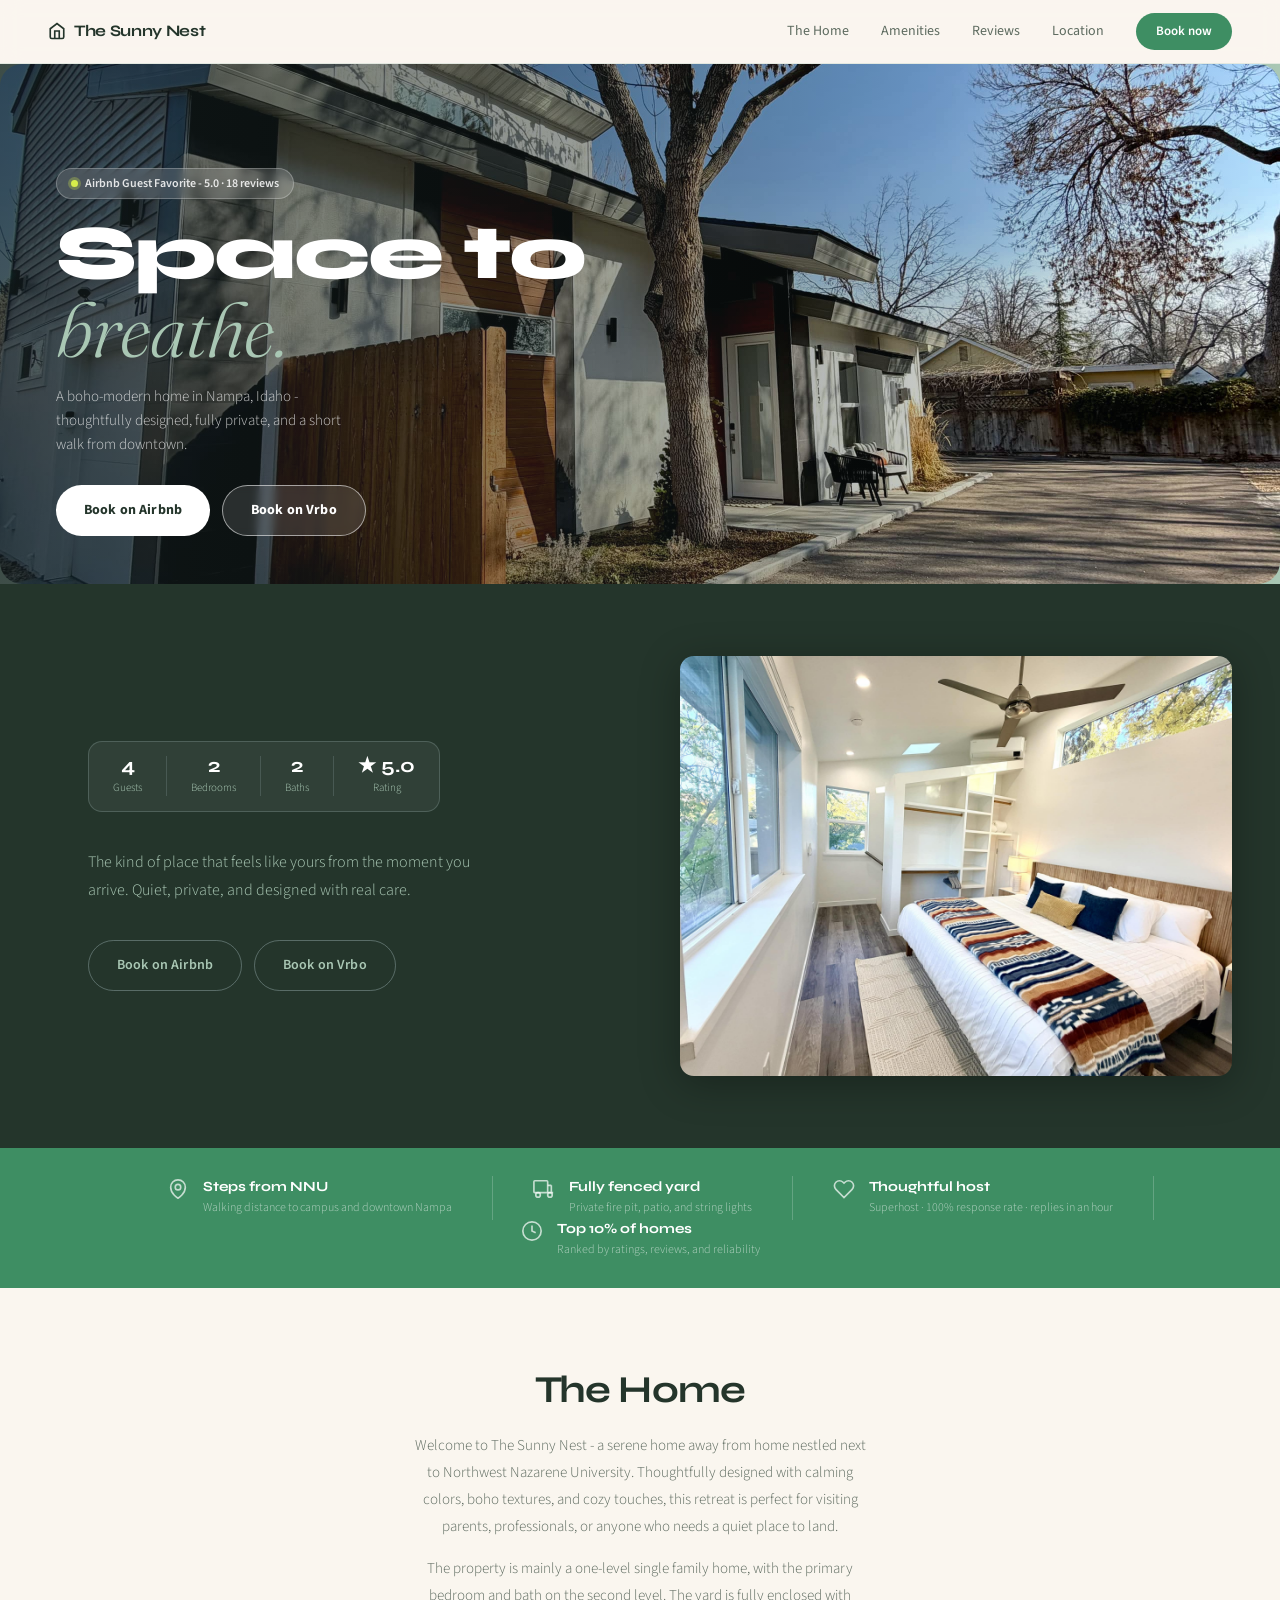
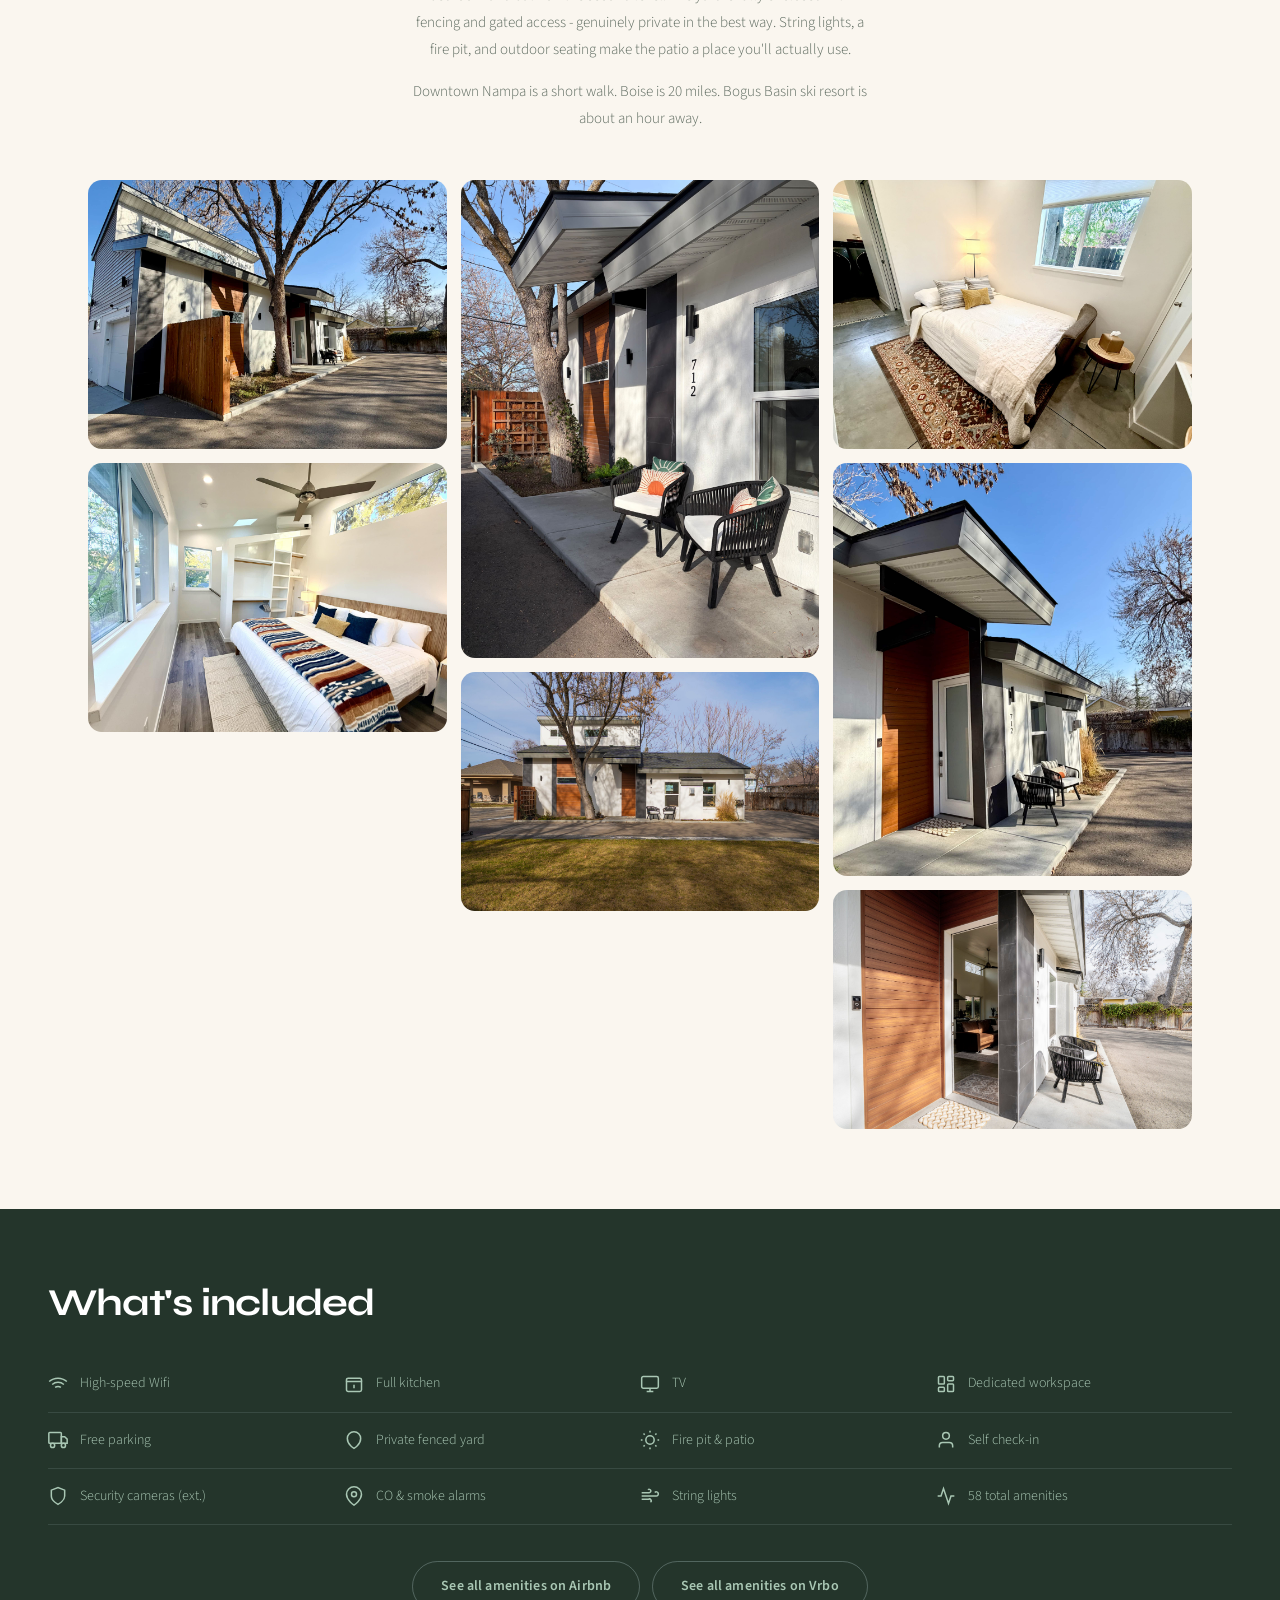
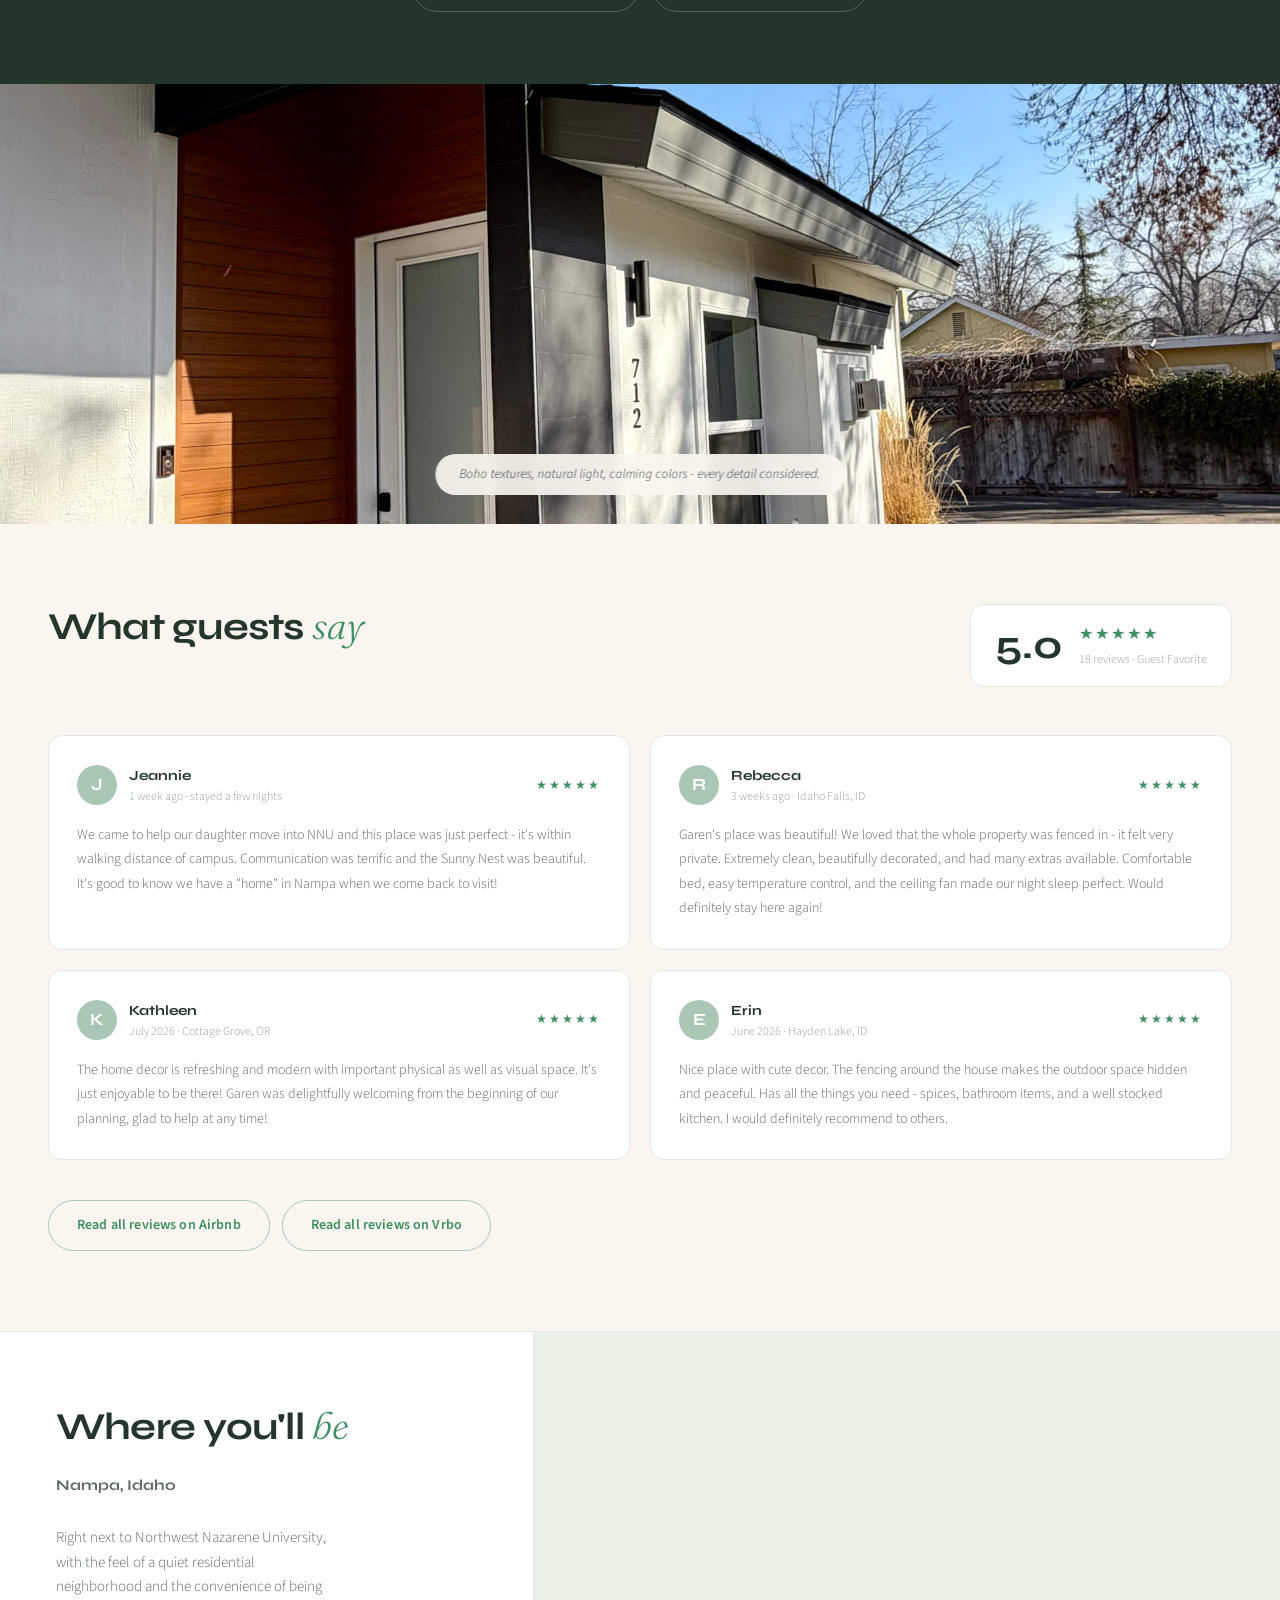
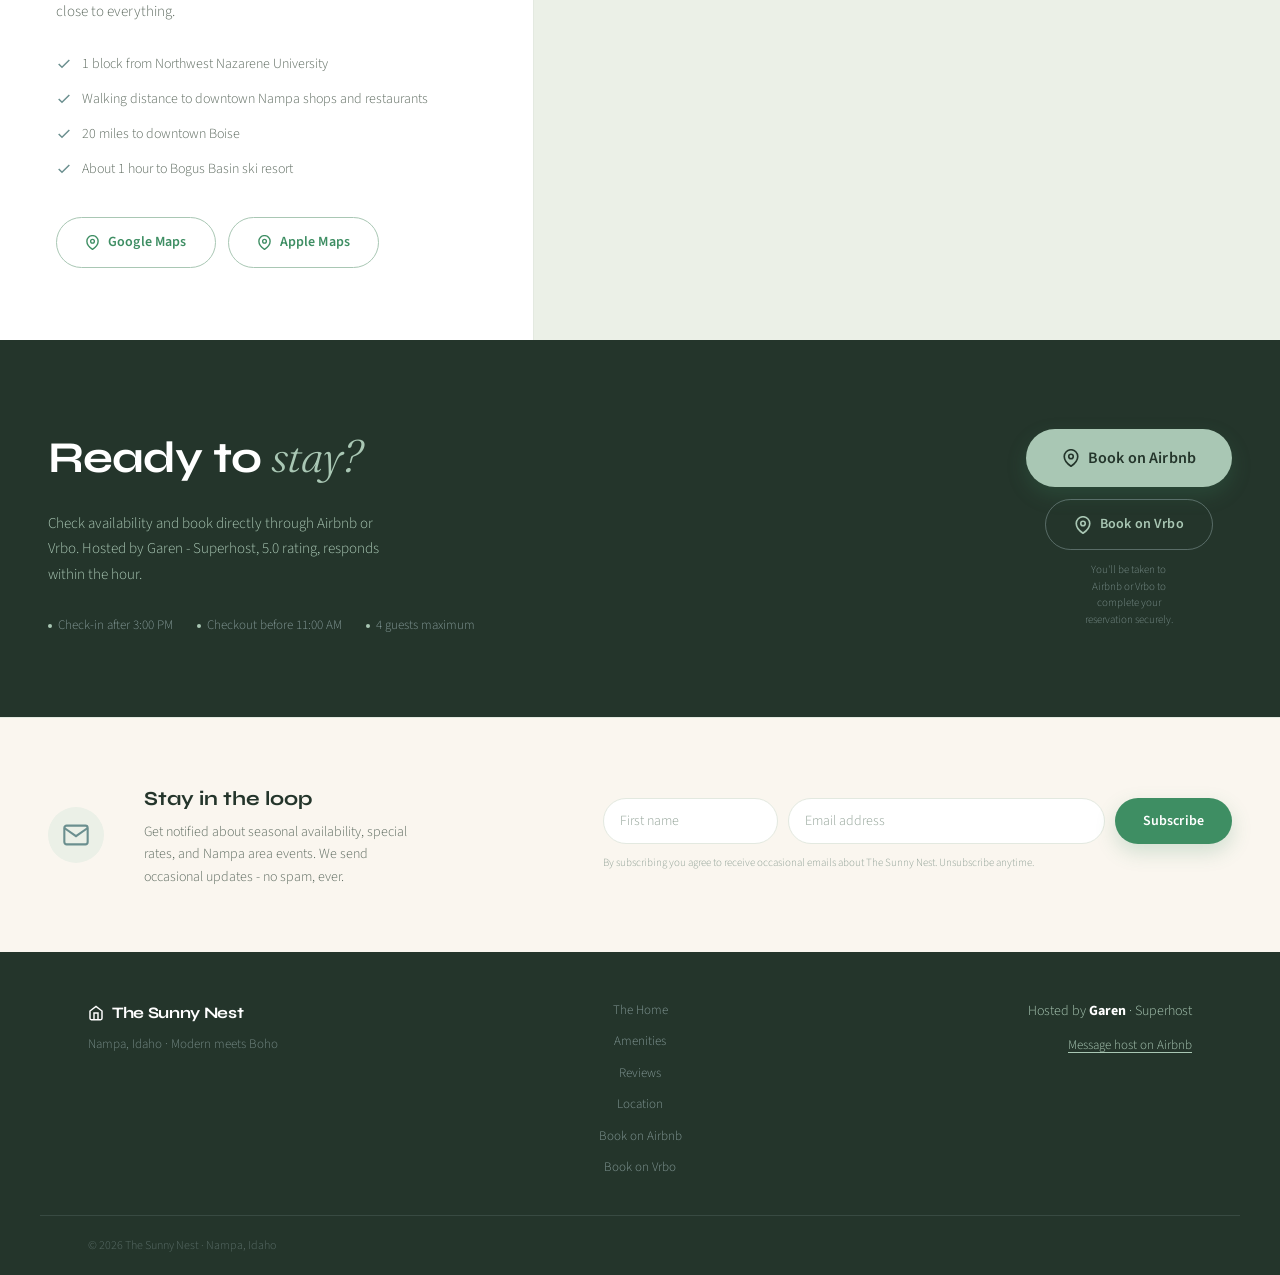
==== commit 28510dbb: "Updating image and text structure" ====
--- a/index.html
+++ b/index.html
@@ -42,12 +42,15 @@
   <section class="hero">
     <div class="hero__gallery">
       <div class="hero__main">
-        <img src="https://a0.muscache.com/im/pictures/hosting/Hosting-1526104999250906729/original/c3ce4b48-3d8b-4bc3-a48f-cb73385d0a3e.jpeg?im_w=1200" alt="The Sunny Nest exterior" loading="eager">
+        <img src="images/exterior-front.jpg" alt="The Sunny Nest exterior" loading="eager">
         <div class="hero__overlay">
-          <div class="hero__overlay-badge">Airbnb Guest Favorite - 5.0 · 18 reviews</div>
-          <h1 class="hero__overlay-headline">Space to<br><em>breathe.</em></h1>
-          <p class="hero__overlay-sub">A boho-modern home in Nampa, Idaho - thoughtfully designed, fully private, and a short walk from downtown.</p>
-          <a href="https://www.airbnb.com/rooms/1526104999250906729" target="_blank" rel="noopener" class="btn btn--hero">Book on Airbnb</a>
+          <div class="hero__overlay-badge" data-content="heroBadge">Airbnb Guest Favorite - 5.0 · 18 reviews</div>
+          <h1 class="hero__overlay-headline" data-content="heroHeadline">Space to<br><em>breathe.</em></h1>
+          <p class="hero__overlay-sub" data-content="heroSub">A boho-modern home in Nampa, Idaho - thoughtfully designed, fully private, and a short walk from downtown.</p>
+          <div class="hero__actions">
+            <a data-book="airbnb" href="https://www.airbnb.com/rooms/1526104999250906729" target="_blank" rel="noopener" class="btn btn--hero">Book on Airbnb</a>
+            <a data-book="vrbo" href="https://www.vrbo.com/5193651" target="_blank" rel="noopener" class="btn btn--hero btn--hero-alt">Book on Vrbo</a>
+          </div>
         </div>
       </div>
     </div>
@@ -77,11 +80,14 @@
           <span class="meta-label">Rating</span>
         </div>
       </div>
-      <p class="intro__sub">The kind of place that feels like yours from the moment you arrive. Quiet, private, and designed with real care.</p>
-      <a href="https://www.airbnb.com/rooms/1526104999250906729" target="_blank" rel="noopener" class="btn btn--outline-light">Book on Airbnb</a>
+      <p class="intro__sub" data-content="introSub">The kind of place that feels like yours from the moment you arrive. Quiet, private, and designed with real care.</p>
+      <div class="booking-buttons">
+        <a data-book="airbnb" href="https://www.airbnb.com/rooms/1526104999250906729" target="_blank" rel="noopener" class="btn btn--outline-light">Book on Airbnb</a>
+        <a data-book="vrbo" href="https://www.vrbo.com/5193651" target="_blank" rel="noopener" class="btn btn--outline-light">Book on Vrbo</a>
+      </div>
     </div>
     <div class="intro__image">
-      <img src="https://a0.muscache.com/im/pictures/hosting/Hosting-1526104999250906729/original/e49bfb83-b993-49a8-91e2-f9f452e2ef3f.jpeg?im_w=720" alt="Primary bedroom">
+      <img src="images/primary-bedroom.jpg" alt="Primary bedroom">
     </div>
   </section>
 
@@ -122,34 +128,14 @@
 
   <!-- ABOUT THE HOME -->
   <section class="about" id="about">
-    <div class="about__text">
+    <div class="about__intro">
       <h2 class="section-title">The Home</h2>
-      <p>Welcome to The Sunny Nest - a serene home away from home nestled next to Northwest Nazarene University. Thoughtfully designed with calming colors, boho textures, and cozy touches, this retreat is perfect for visiting parents, professionals, or anyone who needs a quiet place to land.</p>
-      <p>The property is mainly a one-level single family home, with the primary bedroom and bath on the second level. The yard is fully enclosed with fencing and gated access - genuinely private in the best way. String lights, a fire pit, and outdoor seating make the patio a place you'll actually use.</p>
-      <p>Downtown Nampa is a short walk. Boise is 20 miles. Bogus Basin ski resort is about an hour away.</p>
-
-      <div class="sleep-grid">
-        <div class="sleep-card">
-          <img src="https://a0.muscache.com/im/pictures/hosting/Hosting-1526104999250906729/original/e49bfb83-b993-49a8-91e2-f9f452e2ef3f.jpeg?im_w=720" alt="Bedroom 1">
-          <div class="sleep-card__info">
-            <div class="sleep-card__name">Bedroom 1</div>
-            <div class="sleep-card__desc">King bed · cozy linens, Pendleton blanket, extra pillows</div>
-          </div>
-        </div>
-        <div class="sleep-card">
-          <img src="https://a0.muscache.com/im/pictures/hosting/Hosting-1526104999250906729/original/3b355dc7-42bf-492a-9d75-2f02edfa627f.jpeg?im_w=720" alt="Bedroom 2">
-          <div class="sleep-card__info">
-            <div class="sleep-card__name">Bedroom 2</div>
-            <div class="sleep-card__desc">Queen sleeper-sofa · comfortable and well-appointed</div>
-          </div>
-        </div>
-      </div>
-    </div>
-
-    <div class="about__photos">
-      <img class="about__photo about__photo--top" src="https://a0.muscache.com/im/pictures/hosting/Hosting-1526104999250906729/original/bc6f787c-c375-4627-8075-c3d7246e7198.jpeg?im_w=720" alt="Living space">
-      <img class="about__photo about__photo--bottom" src="https://a0.muscache.com/im/pictures/hosting/Hosting-1526104999250906729/original/3c86723e-c4ba-4763-8493-698b74b875b9.jpeg?im_w=720" alt="Outdoor patio">
-    </div>
+      <p data-content="aboutP1">Welcome to The Sunny Nest - a serene home away from home nestled next to Northwest Nazarene University. Thoughtfully designed with calming colors, boho textures, and cozy touches, this retreat is perfect for visiting parents, professionals, or anyone who needs a quiet place to land.</p>
+      <p data-content="aboutP2">The property is mainly a one-level single family home, with the primary bedroom and bath on the second level. The yard is fully enclosed with fencing and gated access - genuinely private in the best way. String lights, a fire pit, and outdoor seating make the patio a place you'll actually use.</p>
+      <p data-content="aboutP3">Downtown Nampa is a short walk. Boise is 20 miles. Bogus Basin ski resort is about an hour away.</p>
+    </div>
+
+    <div class="gallery" data-gallery aria-label="Photo gallery of The Sunny Nest"></div>
   </section>
 
   <!-- AMENITIES -->
@@ -205,12 +191,15 @@
         <span>58 total amenities</span>
       </div>
     </div>
-    <a href="https://www.airbnb.com/rooms/1526104999250906729" target="_blank" rel="noopener" class="btn btn--outline">See all 58 amenities on Airbnb</a>
+    <div class="booking-buttons booking-buttons--center">
+      <a data-book="airbnb" href="https://www.airbnb.com/rooms/1526104999250906729" target="_blank" rel="noopener" class="btn btn--outline">See all amenities on Airbnb</a>
+      <a data-book="vrbo" href="https://www.vrbo.com/5193651" target="_blank" rel="noopener" class="btn btn--outline">See all amenities on Vrbo</a>
+    </div>
   </section>
 
   <!-- OUTDOOR PHOTO BREAK -->
   <div class="photo-break">
-    <img src="https://a0.muscache.com/im/pictures/hosting/Hosting-1526104999250906729/original/9cedeea5-c0c6-4878-b2a9-d4ce4e9bb780.jpeg?im_w=1200" alt="The Sunny Nest interior">
+    <img src="images/interior.jpg" alt="Covered modern entry at The Sunny Nest">
     <div class="photo-break__caption">Boho textures, natural light, calming colors - every detail considered.</div>
   </div>
 
@@ -278,7 +267,10 @@
         </div>
       </div>
 
-      <a href="https://www.airbnb.com/rooms/1526104999250906729" target="_blank" rel="noopener" class="btn btn--outline">Read all 18 reviews on Airbnb</a>
+      <div class="booking-buttons">
+        <a data-book="airbnb" href="https://www.airbnb.com/rooms/1526104999250906729" target="_blank" rel="noopener" class="btn btn--outline">Read all reviews on Airbnb</a>
+        <a data-book="vrbo" href="https://www.vrbo.com/5193651" target="_blank" rel="noopener" class="btn btn--outline">Read all reviews on Vrbo</a>
+      </div>
     </div>
   </section>
 
@@ -335,8 +327,8 @@
   <section class="book" id="book">
     <div class="book__inner">
       <div class="book__text">
-        <h2 class="book__title">Ready to <em>stay?</em></h2>
-        <p class="book__sub">Check availability and book directly through Airbnb. Hosted by Garen - Superhost, 5.0 rating, responds within the hour.</p>
+        <h2 class="book__title" data-content="bookTitle">Ready to <em>stay?</em></h2>
+        <p class="book__sub" data-content="bookSub">Check availability and book directly through Airbnb or Vrbo. Hosted by Garen - Superhost, 5.0 rating, responds within the hour.</p>
         <div class="book__rules">
           <div class="book__rule">Check-in after 3:00 PM</div>
           <div class="book__rule">Checkout before 11:00 AM</div>
@@ -344,11 +336,15 @@
         </div>
       </div>
       <div class="book__cta-wrap">
-        <a href="https://www.airbnb.com/rooms/1526104999250906729" target="_blank" rel="noopener" class="btn btn--primary btn--large">
+        <a data-book="airbnb" href="https://www.airbnb.com/rooms/1526104999250906729" target="_blank" rel="noopener" class="btn btn--primary btn--large">
           <svg width="18" height="18" viewBox="0 0 24 24" fill="none" stroke="currentColor" stroke-width="2.2"><path d="M21 10c0 7-9 13-9 13s-9-6-9-13a9 9 0 0118 0z"/><circle cx="12" cy="10" r="3"/></svg>
           Book on Airbnb
         </a>
-        <p class="book__airbnb-note">You'll be taken to Airbnb to complete your reservation securely.</p>
+        <a data-book="vrbo" href="https://www.vrbo.com/5193651" target="_blank" rel="noopener" class="btn btn--outline-light btn--large book__cta-vrbo">
+          <svg width="18" height="18" viewBox="0 0 24 24" fill="none" stroke="currentColor" stroke-width="2.2"><path d="M21 10c0 7-9 13-9 13s-9-6-9-13a9 9 0 0118 0z"/><circle cx="12" cy="10" r="3"/></svg>
+          Book on Vrbo
+        </a>
+        <p class="book__airbnb-note">You'll be taken to Airbnb or Vrbo to complete your reservation securely.</p>
       </div>
     </div>
   </section>
@@ -406,11 +402,12 @@
         <a href="#amenities">Amenities</a>
         <a href="#reviews">Reviews</a>
         <a href="#location">Location</a>
-        <a href="https://www.airbnb.com/rooms/1526104999250906729" target="_blank" rel="noopener">Book on Airbnb</a>
+        <a data-book="airbnb" href="https://www.airbnb.com/rooms/1526104999250906729" target="_blank" rel="noopener">Book on Airbnb</a>
+        <a data-book="vrbo" href="https://www.vrbo.com/5193651" target="_blank" rel="noopener">Book on Vrbo</a>
       </nav>
       <div class="footer__host">
         <p>Hosted by <strong>Garen</strong> · Superhost</p>
-        <a href="https://www.airbnb.com/rooms/1526104999250906729" target="_blank" rel="noopener">Message host on Airbnb</a>
+        <a data-book="airbnb" href="https://www.airbnb.com/rooms/1526104999250906729" target="_blank" rel="noopener">Message host on Airbnb</a>
       </div>
     </div>
     <div class="footer__bottom">
@@ -418,6 +415,18 @@
     </div>
   </footer>
 
+  <!-- LIGHTBOX (photo gallery viewer) -->
+  <div class="lightbox" id="lightbox" aria-hidden="true" role="dialog" aria-label="Photo viewer">
+    <button class="lightbox__close" id="lightboxClose" aria-label="Close">&times;</button>
+    <button class="lightbox__nav lightbox__nav--prev" id="lightboxPrev" aria-label="Previous photo">&#8249;</button>
+    <figure class="lightbox__figure">
+      <img class="lightbox__img" id="lightboxImg" src="" alt="">
+      <figcaption class="lightbox__caption" id="lightboxCaption"></figcaption>
+    </figure>
+    <button class="lightbox__nav lightbox__nav--next" id="lightboxNext" aria-label="Next photo">&#8250;</button>
+  </div>
+
+  <script src="content.js"></script>
   <script src="script.js"></script>
 </body>
 </html>
--- a/styles.css
+++ b/styles.css
@@ -481,70 +481,153 @@
   max-width: var(--max-w);
   margin: 0 auto;
   padding: 80px 48px;
-  display: grid;
-  grid-template-columns: 1.1fr 1fr;
-  gap: 80px;
-  align-items: start;
-}
-
-.about__text {
+}
+
+.about__intro {
+  max-width: 720px;
+  margin: 0 auto 48px;
+  text-align: center;
   font-size: 15px;
   color: var(--text-mid);
 }
-
-.about__text p { line-height: 1.8; }
-
-.sleep-grid {
-  display: grid;
-  grid-template-columns: 1fr 1fr;
-  gap: 16px;
-  margin-top: 40px;
-}
-
-.sleep-card {
-  background: var(--bg-white);
-  border: 1.5px solid var(--border);
+.about__intro .section-title { margin-bottom: 20px; }
+.about__intro p { line-height: 1.8; margin-left: auto; margin-right: auto; }
+
+/* ---- Masonry photo wall ---- */
+.gallery {
+  column-count: 3;
+  column-gap: 14px;
+}
+.gallery__item {
+  display: block;
+  width: 100%;
+  padding: 0;
+  margin: 0 0 14px;
+  border: none;
+  background: none;
+  cursor: pointer;
+  position: relative;
   border-radius: var(--radius);
   overflow: hidden;
-}
-
-.sleep-card img {
-  height: 140px;
-  object-fit: cover;
-}
-
-.sleep-card__info {
-  padding: 14px 16px;
-}
-
-.sleep-card__name {
-  font-family: var(--font-display);
+  break-inside: avoid;
+  -webkit-column-break-inside: avoid;
+  line-height: 0;
+}
+.gallery__item img {
+  width: 100%;
+  height: auto;
+  display: block;
+  transition: transform 0.45s ease;
+}
+.gallery__item:hover img,
+.gallery__item:focus-visible img { transform: scale(1.05); }
+
+.gallery__caption {
+  position: absolute;
+  left: 0;
+  right: 0;
+  bottom: 0;
+  padding: 26px 16px 12px;
+  font-family: var(--font-body);
+  font-size: 12.5px;
+  line-height: 1.4;
+  color: #fff;
+  text-align: left;
+  background: linear-gradient(transparent, rgba(20,30,25,0.78));
+  opacity: 0;
+  transform: translateY(6px);
+  transition: opacity 0.25s ease, transform 0.25s ease;
+}
+.gallery__item:hover .gallery__caption,
+.gallery__item:focus-visible .gallery__caption { opacity: 1; transform: translateY(0); }
+
+.gallery__item::after {
+  content: '';
+  position: absolute;
+  top: 12px;
+  right: 12px;
+  width: 30px;
+  height: 30px;
+  border-radius: 50%;
+  background: rgba(255,255,255,0.9) url("data:image/svg+xml,%3Csvg xmlns='http://www.w3.org/2000/svg' width='14' height='14' fill='none' stroke='%2324352B' stroke-width='2.4' stroke-linecap='round'%3E%3Cpath d='M6 1v10M1 6h10'/%3E%3C/svg%3E") center/14px no-repeat;
+  opacity: 0;
+  transition: opacity 0.25s ease;
+}
+.gallery__item:hover::after,
+.gallery__item:focus-visible::after { opacity: 1; }
+
+/* ---- Lightbox ---- */
+.lightbox {
+  display: none;
+  position: fixed;
+  inset: 0;
+  z-index: 200;
+  background: rgba(15,20,17,0.92);
+  backdrop-filter: blur(6px);
+  align-items: center;
+  justify-content: center;
+  padding: 40px;
+}
+.lightbox.open { display: flex; }
+
+.lightbox__figure {
+  margin: 0;
+  max-width: min(1100px, 92vw);
+  max-height: 88vh;
+  display: flex;
+  flex-direction: column;
+  align-items: center;
+}
+.lightbox__img {
+  max-width: 100%;
+  max-height: 80vh;
+  width: auto;
+  height: auto;
+  object-fit: contain;
+  border-radius: 6px;
+  box-shadow: 0 20px 60px rgba(0,0,0,0.5);
+}
+.lightbox__caption {
+  color: #fff;
   font-size: 14px;
-  font-weight: 700;
-  color: var(--teal-deep);
-}
-
-.sleep-card__desc {
-  font-size: 12px;
-  color: var(--text-light);
-  margin-top: 3px;
-  line-height: 1.5;
-}
-
-.about__photos {
-  display: flex;
-  flex-direction: column;
-  gap: 12px;
-  position: sticky;
-  top: calc(var(--nav-h) + 24px);
-}
-
-.about__photo {
-  border-radius: var(--radius);
-  overflow: hidden;
-}
-.about__photo--top { height: 260px; }
-.about__photo--bottom { height: 180px; }
+  margin-top: 16px;
+  text-align: center;
+  max-width: 60ch;
+}
+.lightbox__close,
+.lightbox__nav {
+  position: absolute;
+  background: rgba(255,255,255,0.12);
+  color: #fff;
+  border: 1px solid rgba(255,255,255,0.3);
+  cursor: pointer;
+  display: flex;
+  align-items: center;
+  justify-content: center;
+  transition: background 0.2s;
+}
+.lightbox__close:hover,
+.lightbox__nav:hover { background: rgba(255,255,255,0.28); }
+.lightbox__close {
+  top: 22px;
+  right: 24px;
+  width: 44px;
+  height: 44px;
+  border-radius: 50%;
+  font-size: 26px;
+  line-height: 1;
+}
+.lightbox__nav {
+  top: 50%;
+  transform: translateY(-50%);
+  width: 52px;
+  height: 52px;
+  border-radius: 50%;
+  font-size: 30px;
+  line-height: 1;
+}
+.lightbox__nav--prev { left: 24px; }
+.lightbox__nav--next { right: 24px; }
 
 /* ============================================
    AMENITIES
@@ -583,15 +666,15 @@
 
 .amenity-item svg { flex-shrink: 0; color: var(--teal-mid); }
 
-.amenities > .btn {
-  display: block;
-  width: fit-content;
+.amenities > .booking-buttons {
   max-width: var(--max-w);
   margin: 0 auto;
+}
+.amenities .btn--outline {
   color: var(--teal-mid);
   border-color: rgba(168,191,192,0.35);
 }
-.amenities > .btn:hover {
+.amenities .btn--outline:hover {
   background: var(--teal-mid);
   color: var(--teal-deep);
   border-color: var(--teal-mid);
@@ -1076,10 +1159,25 @@
   .hero { height: auto; }
   .hero__gallery {
     grid-template-columns: 1fr;
-    grid-template-rows: 300px;
+    grid-template-rows: auto;
     height: auto;
   }
-  .hero__main { height: 300px; }
+  .hero__main {
+    height: auto;
+    min-height: 440px;
+    position: relative;
+  }
+  .hero__main img {
+    position: absolute;
+    inset: 0;
+    width: 100%;
+    height: 100%;
+  }
+  .hero__overlay {
+    position: relative;
+    inset: auto;
+    padding: 32px 24px;
+  }
 
   .intro {
     grid-template-columns: 1fr;
@@ -1099,12 +1197,9 @@
   .highlight__line { display: none; }
 
   .about {
-    grid-template-columns: 1fr;
     padding: 48px 24px;
-    gap: 40px;
   }
-  .about__photos { position: static; flex-direction: row; }
-  .about__photo--top, .about__photo--bottom { flex: 1; height: 200px; }
+  .gallery { column-count: 2; }
 
   .amenities { padding: 48px 24px; }
   .amenities__grid { grid-template-columns: 1fr 1fr; }
@@ -1127,6 +1222,7 @@
   }
   .book__rules { justify-content: center; }
   .book__cta-wrap { align-items: center; }
+  .book__sub { max-width: 60ch; margin-left: auto; margin-right: auto; }
 
   .newsletter { padding: 48px 24px; }
   .newsletter__inner {
@@ -1143,8 +1239,6 @@
   .footer__links { align-items: flex-start; }
   .footer__host { text-align: left; }
   .footer__bottom { padding: 16px 24px; }
-
-  .sleep-grid { grid-template-columns: 1fr; }
 }
 
 @media (max-width: 600px) {
@@ -1157,6 +1251,12 @@
   .amenities__grid { grid-template-columns: 1fr; }
 
   .intro__headline { font-size: 48px; }
+
+  .lightbox { padding: 16px; }
+  .lightbox__nav { width: 42px; height: 42px; font-size: 24px; }
+  .lightbox__nav--prev { left: 10px; }
+  .lightbox__nav--next { right: 10px; }
+  .lightbox__close { top: 12px; right: 12px; }
 }
 /* ============================================
    MODERN FRIENDLY — DIRECTION W THEME LAYER
@@ -1232,3 +1332,30 @@
 
 /* Amenity check accents pick up the lime energy on dark band */
 .amenity-item svg { color: var(--teal-mid); }
+
+/* ============================================
+   BOOKING BUTTON GROUPS (Airbnb + Vrbo)
+   ============================================ */
+
+.hero__actions,
+.booking-buttons {
+  display: flex;
+  flex-wrap: wrap;
+  gap: 12px;
+}
+.booking-buttons--center { justify-content: center; }
+
+/* Secondary hero button (Vrbo) — outlined on the photo */
+.btn--hero-alt {
+  background: rgba(255,255,255,0.12);
+  color: #fff;
+  border: 1.5px solid rgba(255,255,255,0.55);
+  backdrop-filter: blur(4px);
+}
+.btn--hero-alt:hover {
+  background: rgba(255,255,255,0.22);
+  color: #fff;
+}
+
+/* Vrbo button in the dark "Ready to stay?" section */
+.book__cta-vrbo { justify-content: center; }
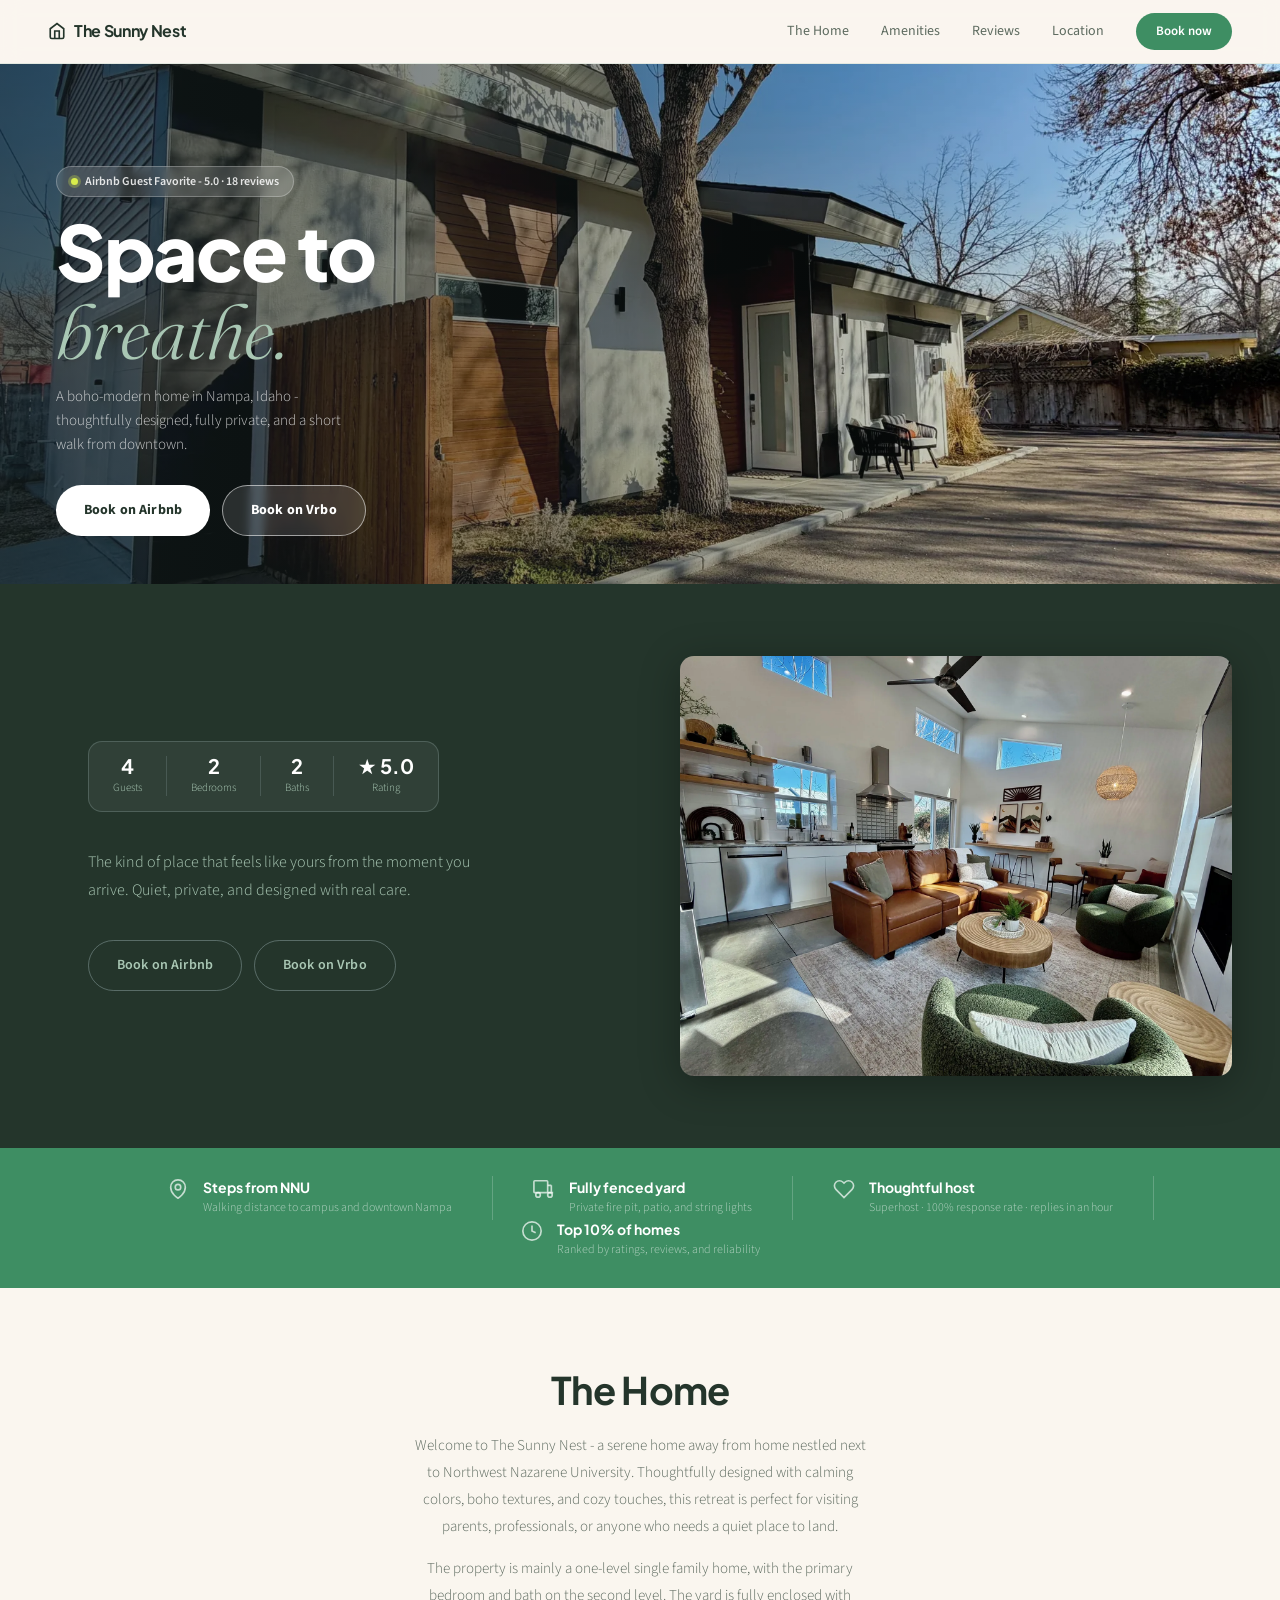
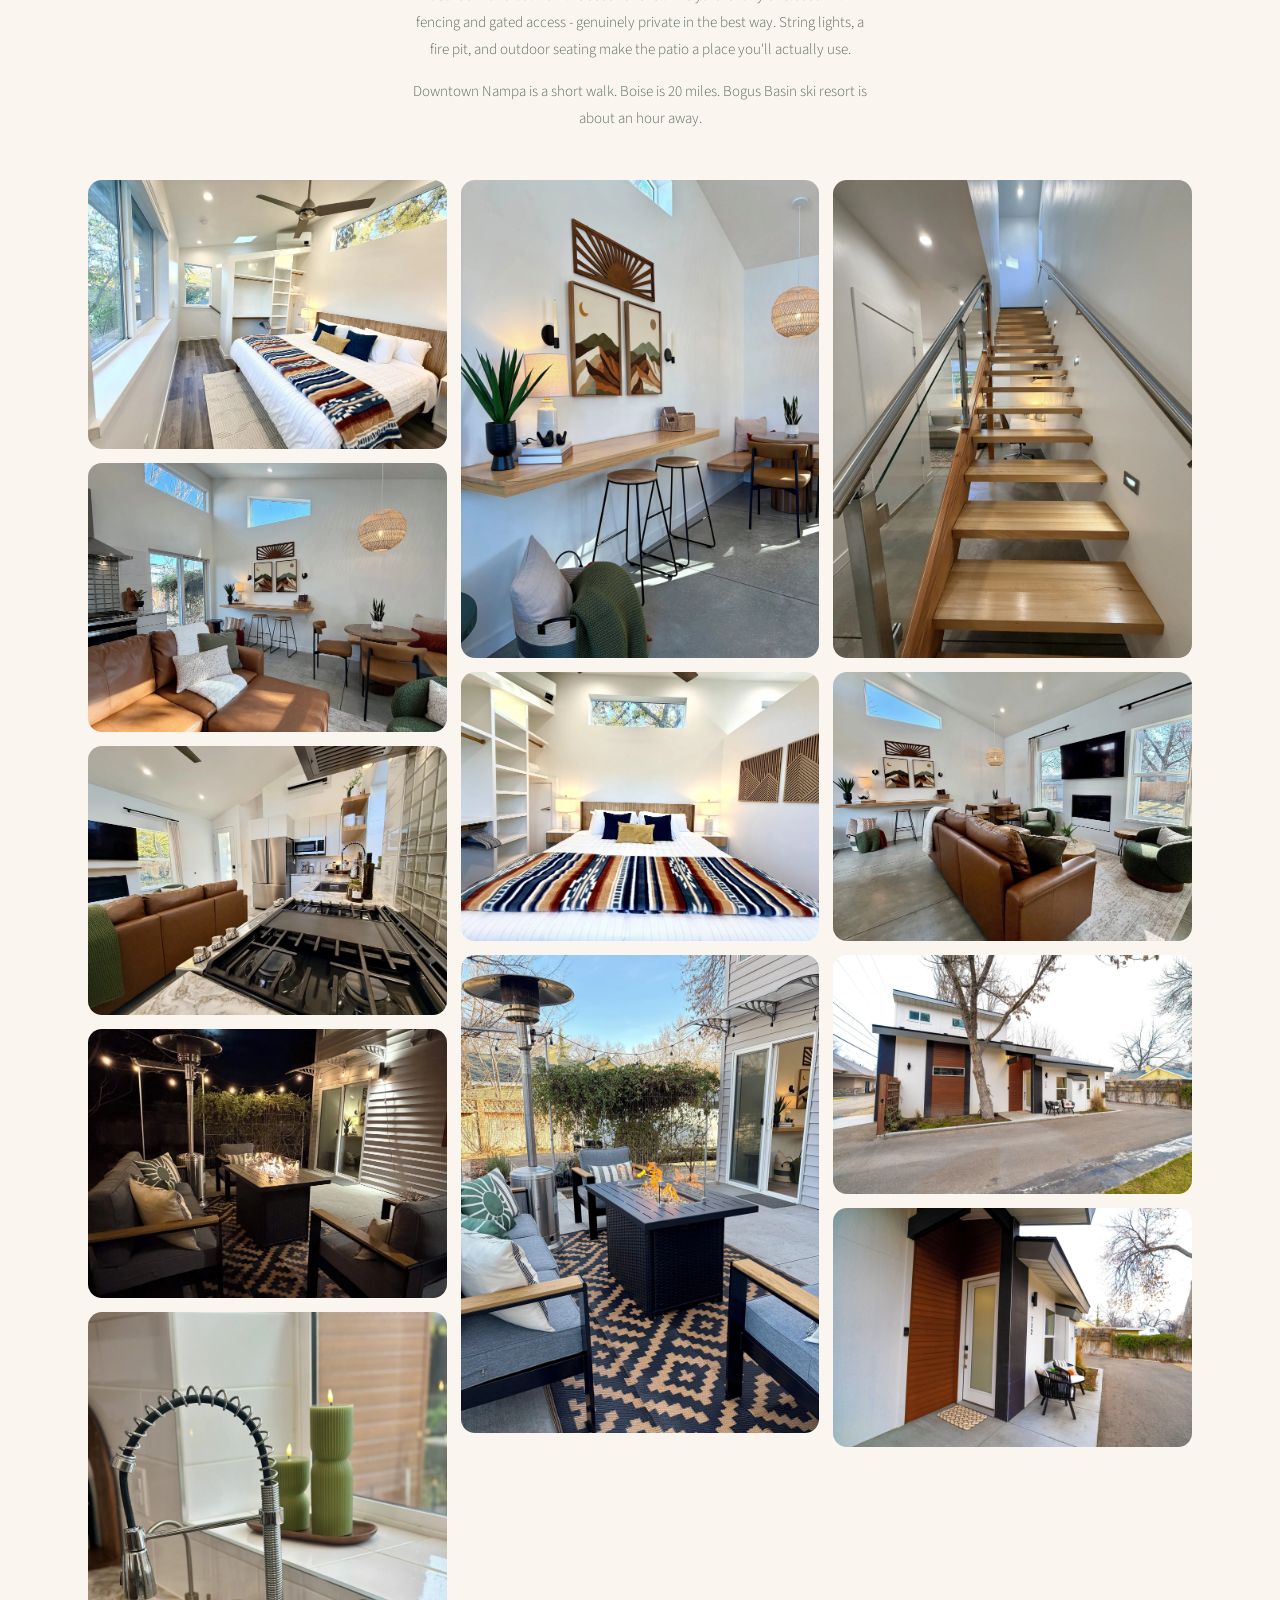
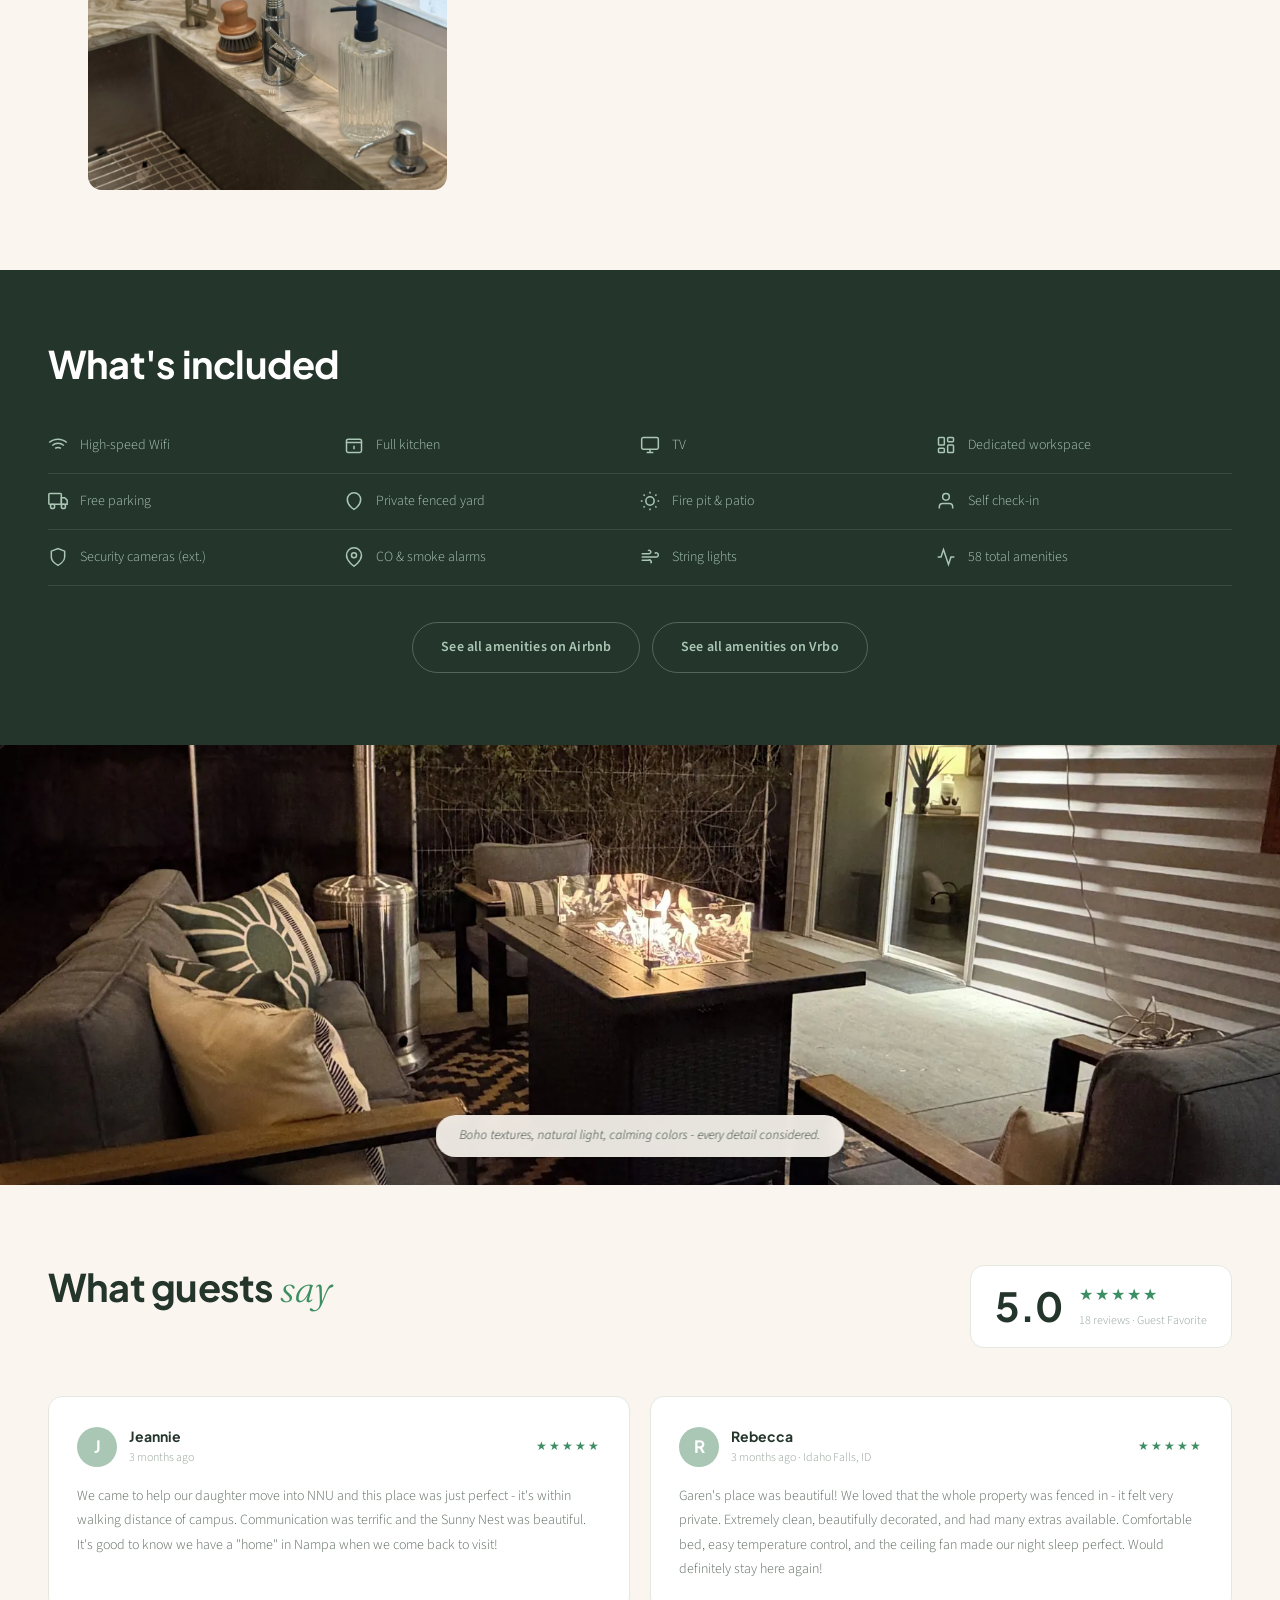
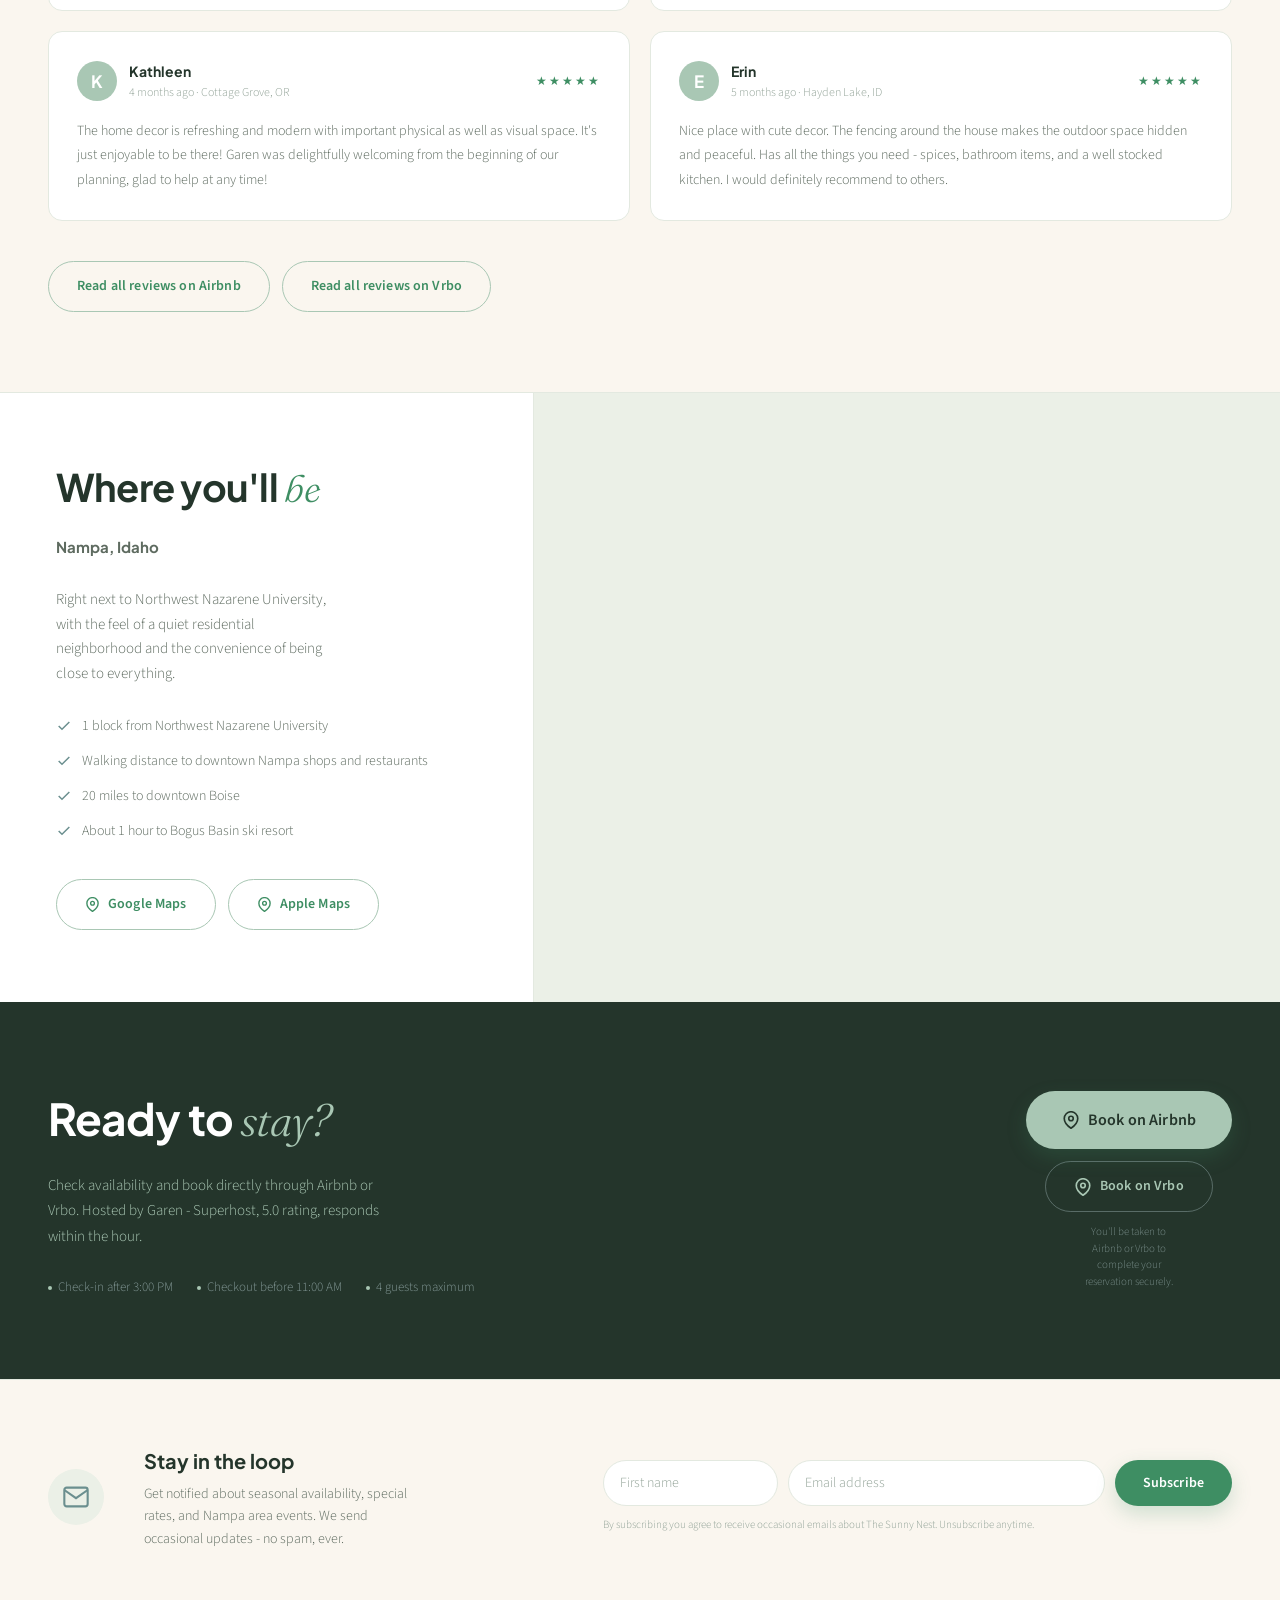
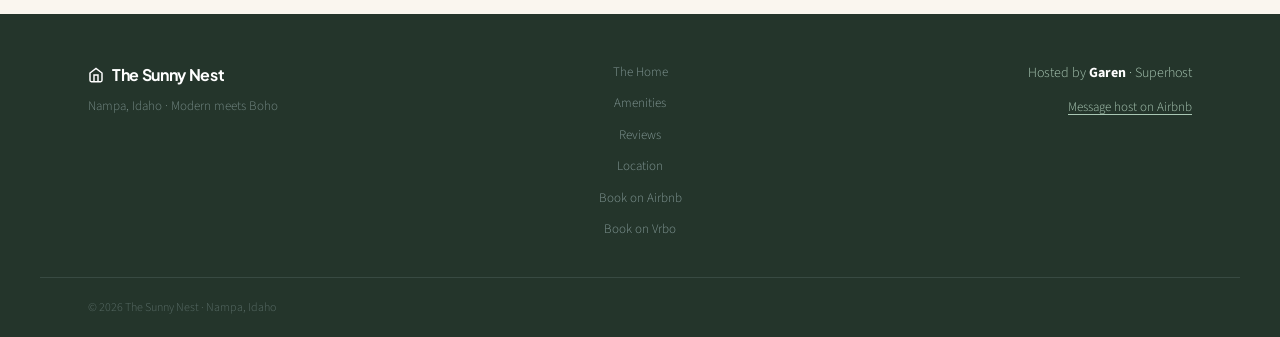
==== commit 9d4805ca: "Cleaning up with some bug fixes" ====
--- a/index.html
+++ b/index.html
@@ -3,11 +3,68 @@
 <head>
   <meta charset="UTF-8">
   <meta name="viewport" content="width=device-width, initial-scale=1.0">
-  <title>Sunny Nest</title>
+
+  <!-- ============================================================
+       SEO / SOCIAL META
+       Update the domain below (SITE_URL) once the site is live on
+       your brother-in-law's domain, e.g. https://thesunnynest.com
+       ============================================================ -->
+  <title>The Sunny Nest · Boho-Modern Airbnb in Nampa, Idaho</title>
+  <meta name="description" content="The Sunny Nest is a boho-modern, fully private 2-bed home in Nampa, Idaho — steps from Northwest Nazarene University and a short walk from downtown. Superhost · 5.0 rating. Book on Airbnb or Vrbo.">
+  <link rel="canonical" href="https://YOUR-DOMAIN.com/">
+  <meta name="theme-color" content="#3E8E63">
+  <meta name="robots" content="index, follow">
+
+  <!-- Open Graph (Facebook, iMessage, LinkedIn) -->
+  <meta property="og:type" content="website">
+  <meta property="og:site_name" content="The Sunny Nest">
+  <meta property="og:title" content="The Sunny Nest · Boho-Modern Airbnb in Nampa, Idaho">
+  <meta property="og:description" content="A boho-modern, fully private 2-bed home steps from NNU. Superhost · 5.0 rating. Book on Airbnb or Vrbo.">
+  <meta property="og:url" content="https://YOUR-DOMAIN.com/">
+  <meta property="og:image" content="https://YOUR-DOMAIN.com/assets/og-image.jpg">
+  <meta property="og:image:width" content="1200">
+  <meta property="og:image:height" content="630">
+  <meta property="og:image:alt" content="The Sunny Nest — modern home exterior in Nampa, Idaho">
+
+  <!-- Twitter / X -->
+  <meta name="twitter:card" content="summary_large_image">
+  <meta name="twitter:title" content="The Sunny Nest · Boho-Modern Airbnb in Nampa, Idaho">
+  <meta name="twitter:description" content="A boho-modern, fully private 2-bed home steps from NNU. Superhost · 5.0 rating. Book on Airbnb or Vrbo.">
+  <meta name="twitter:image" content="https://YOUR-DOMAIN.com/assets/og-image.jpg">
+
+  <!-- Favicons -->
+  <link rel="icon" href="assets/favicon.svg" type="image/svg+xml">
+  <link rel="icon" href="favicon.ico" sizes="32x32">
+  <link rel="apple-touch-icon" href="assets/apple-touch-icon.png">
+
   <link rel="preconnect" href="https://fonts.googleapis.com">
   <link rel="preconnect" href="https://fonts.gstatic.com" crossorigin>
-  <link href="https://fonts.googleapis.com/css2?family=Syne:wght@400..800&family=Fraunces:ital,opsz,wght@1,9..144,300..500&family=Source+Sans+3:ital,wght@0,300;0,400;0,600;1,300&display=swap" rel="stylesheet">
+  <link href="https://fonts.googleapis.com/css2?family=Plus+Jakarta+Sans:wght@400;500;600;700;800&family=Fraunces:ital,opsz,wght@1,9..144,300..500&family=Source+Sans+3:ital,wght@0,300;0,400;0,600;1,300&display=swap" rel="stylesheet">
   <link rel="stylesheet" href="styles.css">
+
+  <!-- Structured data: helps Google understand the listing (rating, location) -->
+  <script type="application/ld+json">
+  {
+    "@context": "https://schema.org",
+    "@type": "LodgingBusiness",
+    "name": "The Sunny Nest",
+    "description": "A boho-modern, fully private 2-bedroom home in Nampa, Idaho, steps from Northwest Nazarene University and a short walk from downtown.",
+    "url": "https://YOUR-DOMAIN.com/",
+    "image": "https://YOUR-DOMAIN.com/assets/og-image.jpg",
+    "address": {
+      "@type": "PostalAddress",
+      "addressLocality": "Nampa",
+      "addressRegion": "ID",
+      "addressCountry": "US"
+    },
+    "aggregateRating": {
+      "@type": "AggregateRating",
+      "ratingValue": "5.0",
+      "reviewCount": "18",
+      "bestRating": "5"
+    }
+  }
+  </script>
 </head>
 <body>
 
@@ -42,7 +99,10 @@
   <section class="hero">
     <div class="hero__gallery">
       <div class="hero__main">
-        <img src="images/exterior-front.jpg" alt="The Sunny Nest exterior" loading="eager">
+        <picture>
+          <source srcset="images/exterior-1.webp" type="image/webp">
+          <img src="images/exterior-1.jpg" alt="The Sunny Nest exterior" loading="eager">
+        </picture>
         <div class="hero__overlay">
           <div class="hero__overlay-badge" data-content="heroBadge">Airbnb Guest Favorite - 5.0 · 18 reviews</div>
           <h1 class="hero__overlay-headline" data-content="heroHeadline">Space to<br><em>breathe.</em></h1>
@@ -87,7 +147,10 @@
       </div>
     </div>
     <div class="intro__image">
-      <img src="images/primary-bedroom.jpg" alt="Primary bedroom">
+      <picture>
+        <source srcset="images/living-area-1.webp" type="image/webp">
+        <img src="images/living-area-1.jpg" alt="Open living area at The Sunny Nest">
+      </picture>
     </div>
   </section>
 
@@ -199,7 +262,10 @@
 
   <!-- OUTDOOR PHOTO BREAK -->
   <div class="photo-break">
-    <img src="images/interior.jpg" alt="Covered modern entry at The Sunny Nest">
+    <picture>
+      <source srcset="images/terrace-patio-1.webp" type="image/webp">
+      <img src="images/terrace-patio-1.jpg" alt="Evening patio with string lights and fire pit">
+    </picture>
     <div class="photo-break__caption">Boho textures, natural light, calming colors - every detail considered.</div>
   </div>
 
@@ -212,12 +278,12 @@
           <span class="score-num">5.0</span>
           <div>
             <div class="score-stars">★★★★★</div>
-            <div class="score-sub">18 reviews · Guest Favorite</div>
+            <div class="score-sub" data-content="reviewsCount">18 reviews · Guest Favorite</div>
           </div>
         </div>
       </div>
 
-      <div class="reviews__grid">
+      <div class="reviews__grid" data-reviews>
         <div class="review-card">
           <div class="review-card__header">
             <div class="review-card__avatar">J</div>
@@ -428,5 +494,21 @@
 
   <script src="content.js"></script>
   <script src="script.js"></script>
+
+  <!-- ============================================================
+       ANALYTICS (free & privacy-friendly) — currently OFF.
+       Pick ONE, uncomment it, and paste in your ID/token.
+
+       Option A · Cloudflare Web Analytics (best if you host on
+       Cloudflare Pages). Free, no cookie banner needed.
+       Get your token at dash.cloudflare.com → Web Analytics.
+       <script defer src="https://static.cloudflareinsights.com/beacon.min.js"
+               data-cf-beacon='{"token": "YOUR_TOKEN"}'></script>
+
+       Option B · GoatCounter. Free for personal sites, super simple.
+       Sign up at goatcounter.com to get your code (yourname).
+       <script data-goatcounter="https://YOURNAME.goatcounter.com/count"
+               async src="//gc.zgo.at/count.js"></script>
+       ============================================================ -->
 </body>
 </html>
--- a/styles.css
+++ b/styles.css
@@ -21,7 +21,7 @@
   --radius-pill: 999px;
   --nav-h:     64px;
   --max-w:     1200px;
-  --font-display: 'Syne', sans-serif;
+  --font-display: 'Plus Jakarta Sans', sans-serif;
   --font-serif:   'Fraunces', serif;
   --font-body:    'Source Sans 3', sans-serif;
 }
@@ -38,6 +38,7 @@
   -webkit-font-smoothing: antialiased;
 }
 
+picture { display: contents; }
 img {
   display: block;
   width: 100%;
@@ -512,6 +513,7 @@
   break-inside: avoid;
   -webkit-column-break-inside: avoid;
   line-height: 0;
+  transform: translateZ(0);
 }
 .gallery__item img {
   width: 100%;
@@ -549,7 +551,7 @@
   width: 30px;
   height: 30px;
   border-radius: 50%;
-  background: rgba(255,255,255,0.9) url("data:image/svg+xml,%3Csvg xmlns='http://www.w3.org/2000/svg' width='14' height='14' fill='none' stroke='%2324352B' stroke-width='2.4' stroke-linecap='round'%3E%3Cpath d='M6 1v10M1 6h10'/%3E%3C/svg%3E") center/14px no-repeat;
+  background: rgba(255,255,255,0.9) url("data:image/svg+xml,%3Csvg xmlns='http://www.w3.org/2000/svg' width='14' height='14' viewBox='0 0 14 14' fill='none' stroke='%2324352B' stroke-width='2.4' stroke-linecap='round'%3E%3Cpath d='M7 2v10M2 7h10'/%3E%3C/svg%3E") center/14px no-repeat;
   opacity: 0;
   transition: opacity 0.25s ease;
 }
@@ -1166,6 +1168,7 @@
     height: auto;
     min-height: 440px;
     position: relative;
+    display: flex;
   }
   .hero__main img {
     position: absolute;
@@ -1177,6 +1180,8 @@
     position: relative;
     inset: auto;
     padding: 32px 24px;
+    flex: 1 1 auto;
+    width: 100%;
   }
 
   .intro {
@@ -1307,7 +1312,7 @@
 }
 
 /* Friendly rounded imagery */
-.hero__main { border-radius: var(--radius-lg); }
+.hero__main { border-radius: 0; }
 .hero__grid { overflow: visible; }
 .hero__grid img { border-radius: var(--radius-lg); }
 
@@ -1315,14 +1320,6 @@
 .btn--primary { box-shadow: 0 8px 20px rgba(62,142,99,0.22); }
 .btn--primary:hover { box-shadow: 0 10px 26px rgba(36,53,43,0.28); }
 
-.sleep-card,
-.review-card { transition: transform 0.18s, box-shadow 0.18s; }
-.sleep-card:hover,
-.review-card:hover {
-  transform: translateY(-3px);
-  box-shadow: 0 14px 34px rgba(43,58,48,0.10);
-}
-
 /* Nav CTA lift */
 .nav__cta:hover { transform: translateY(-1px); }
 
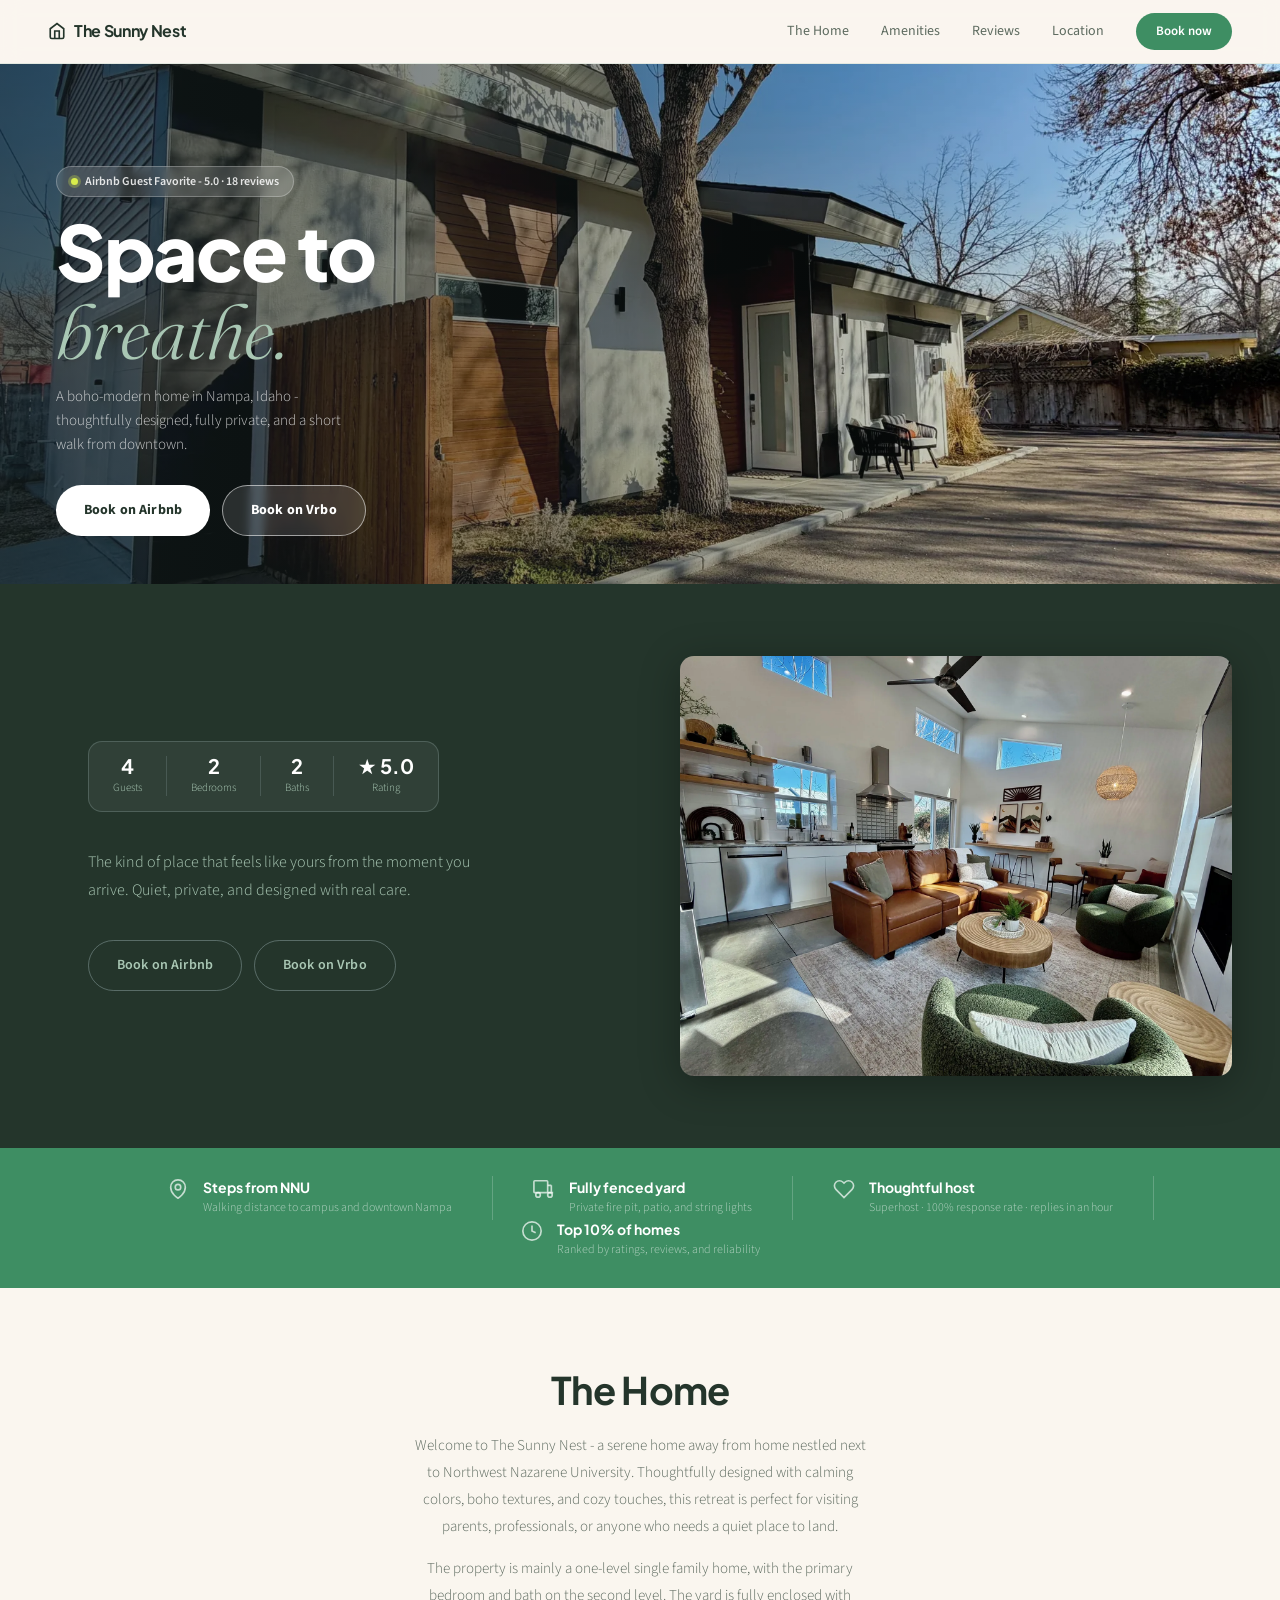
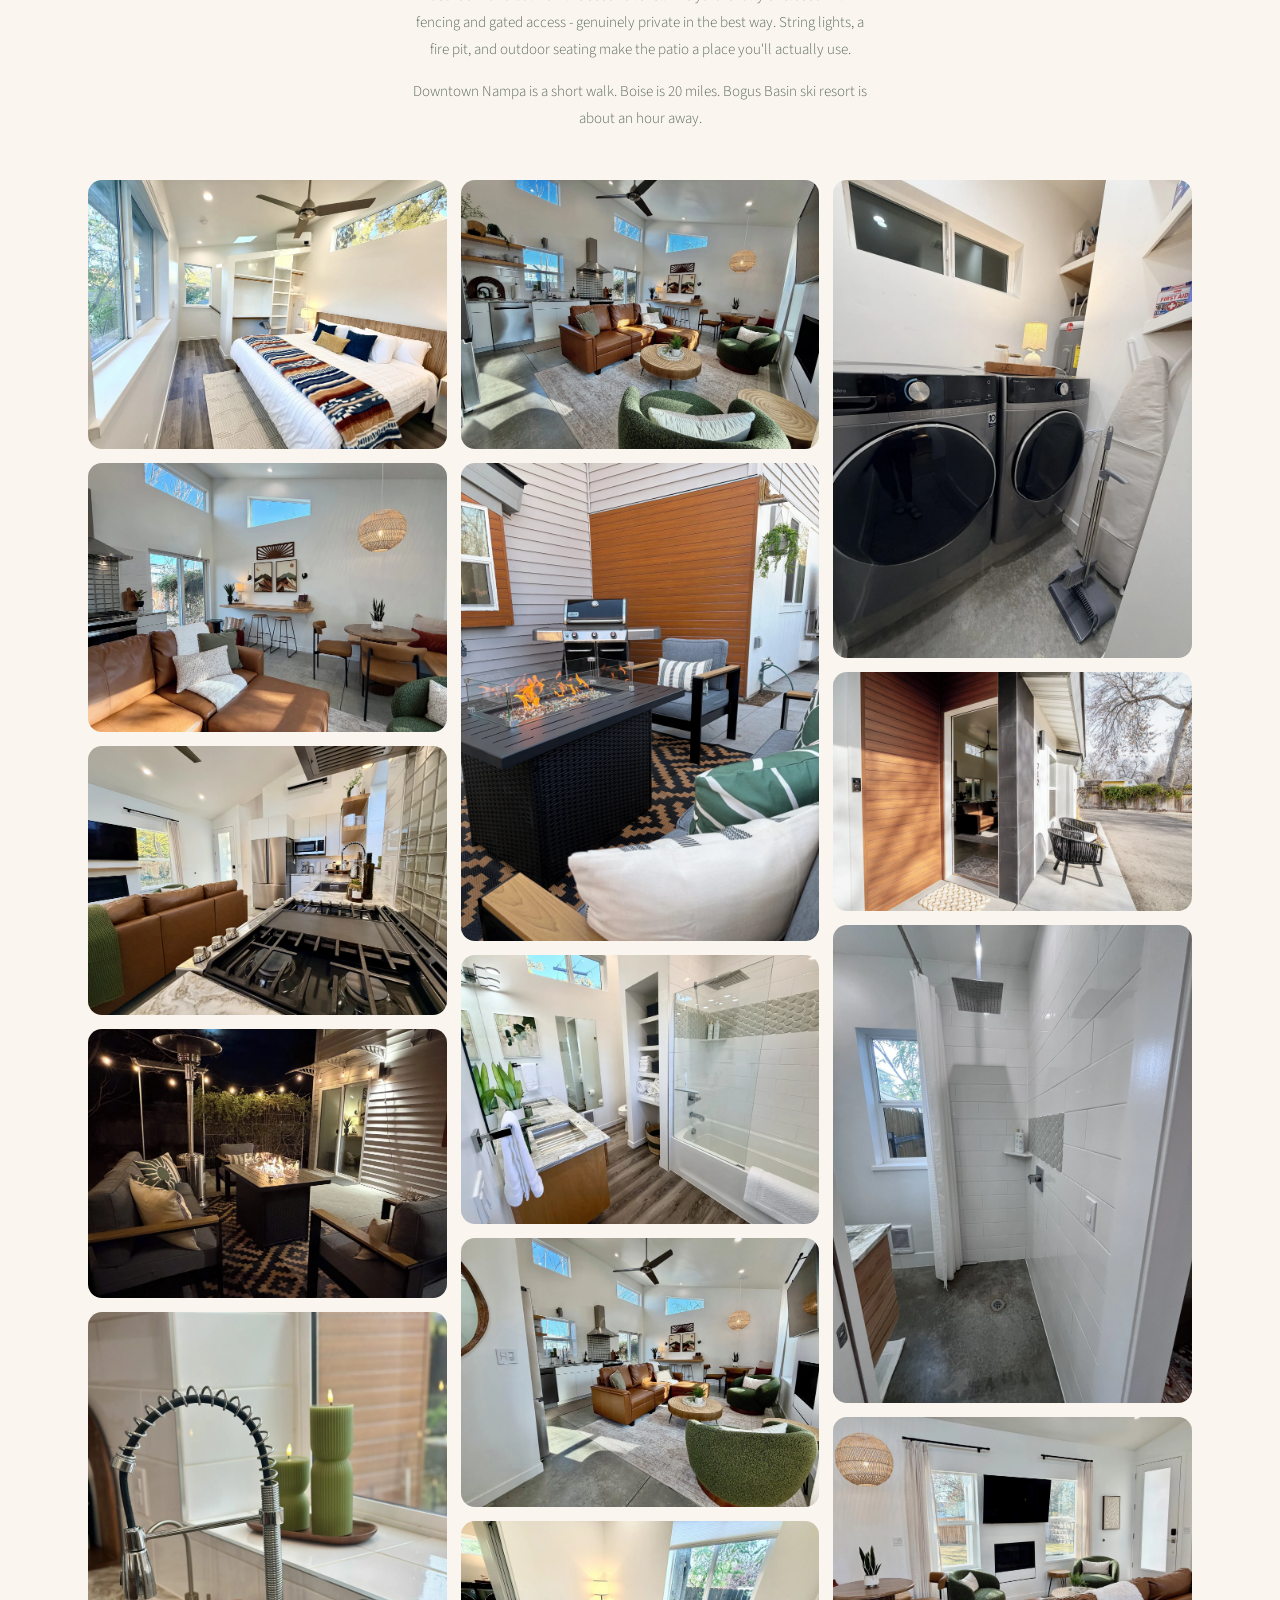
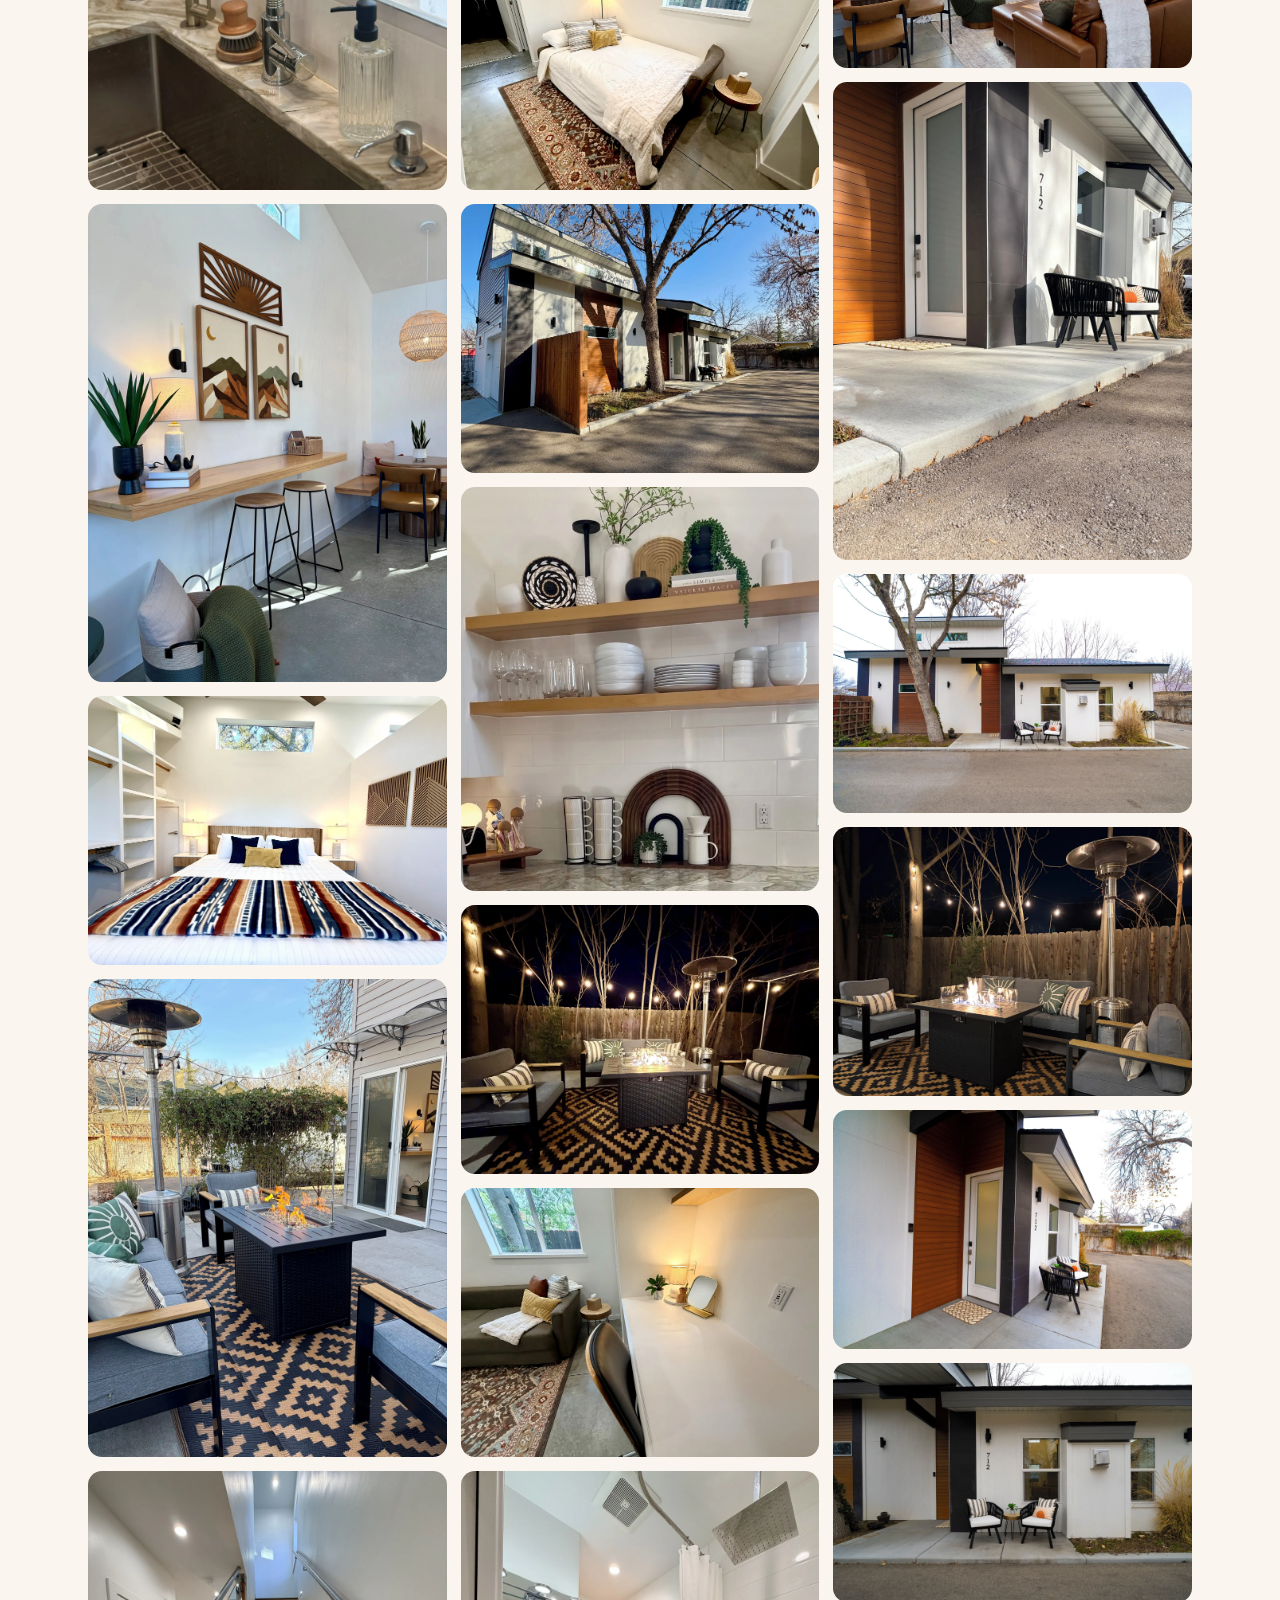
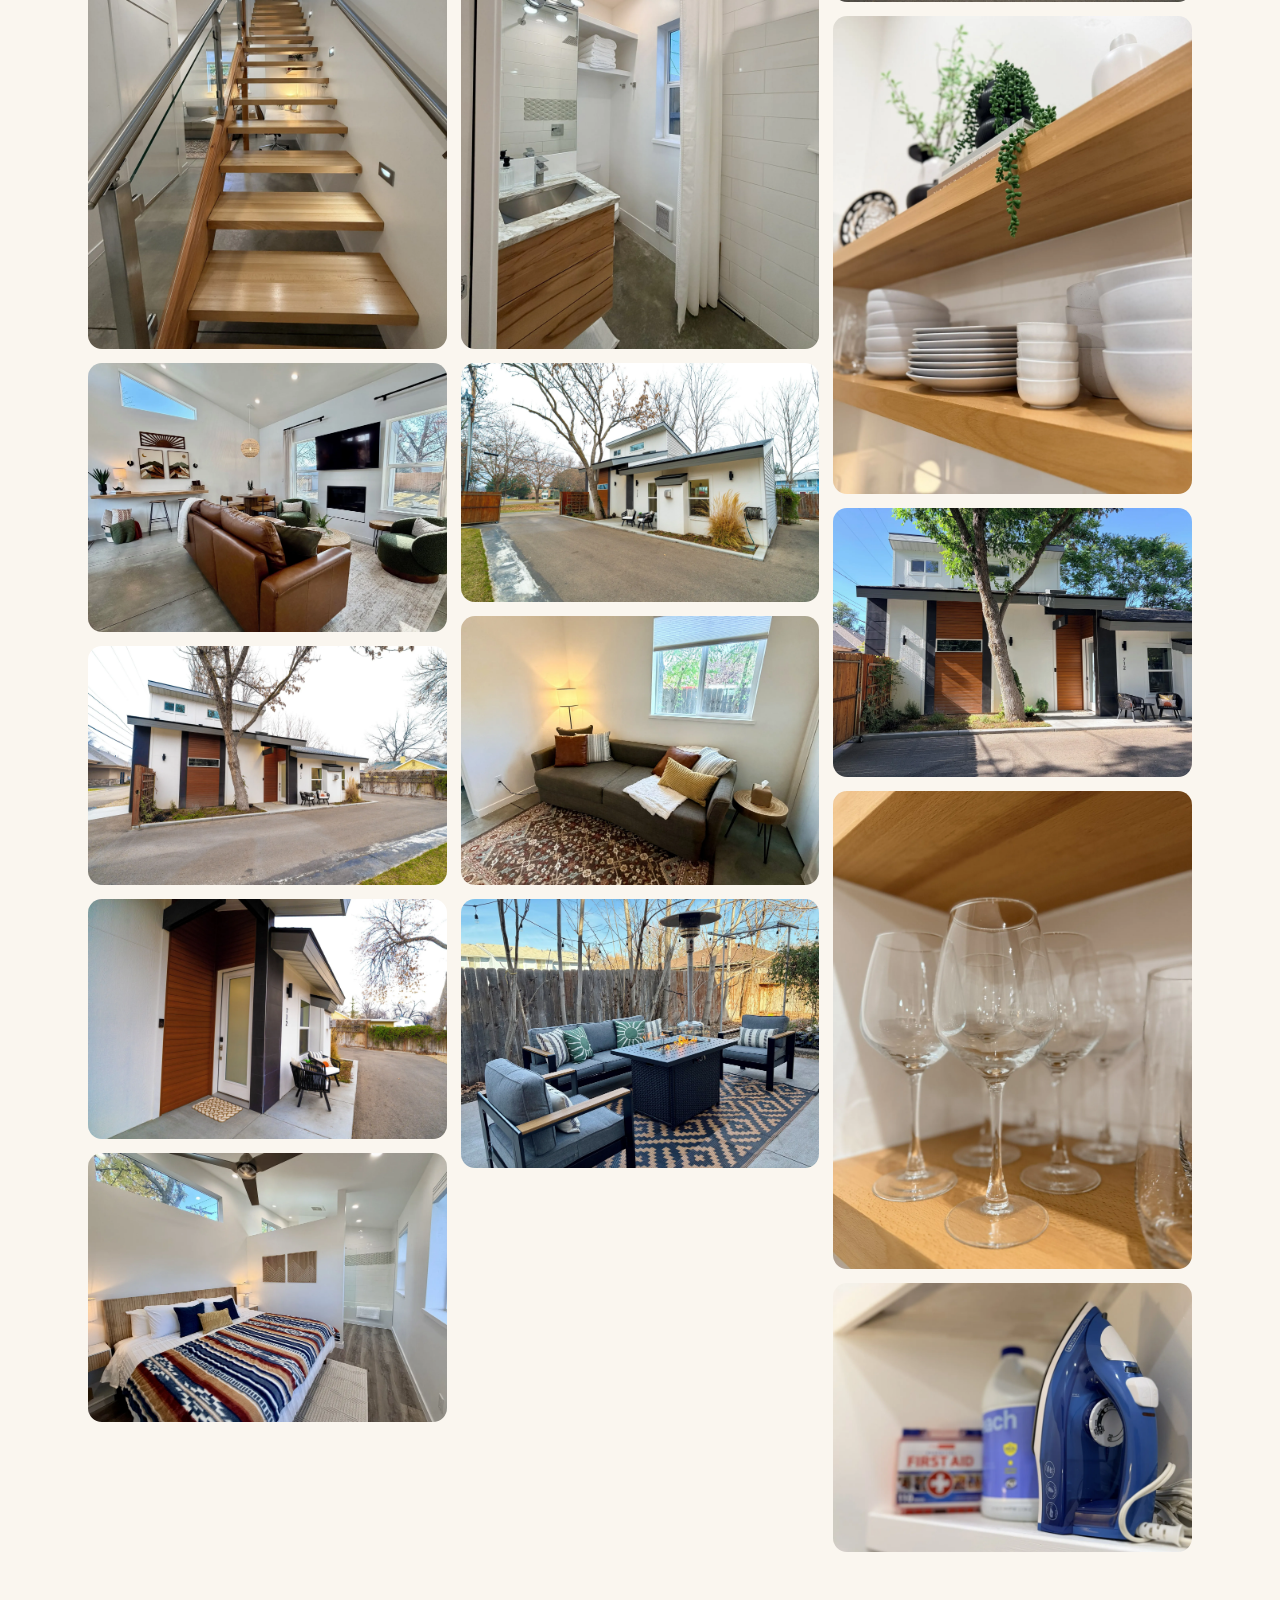
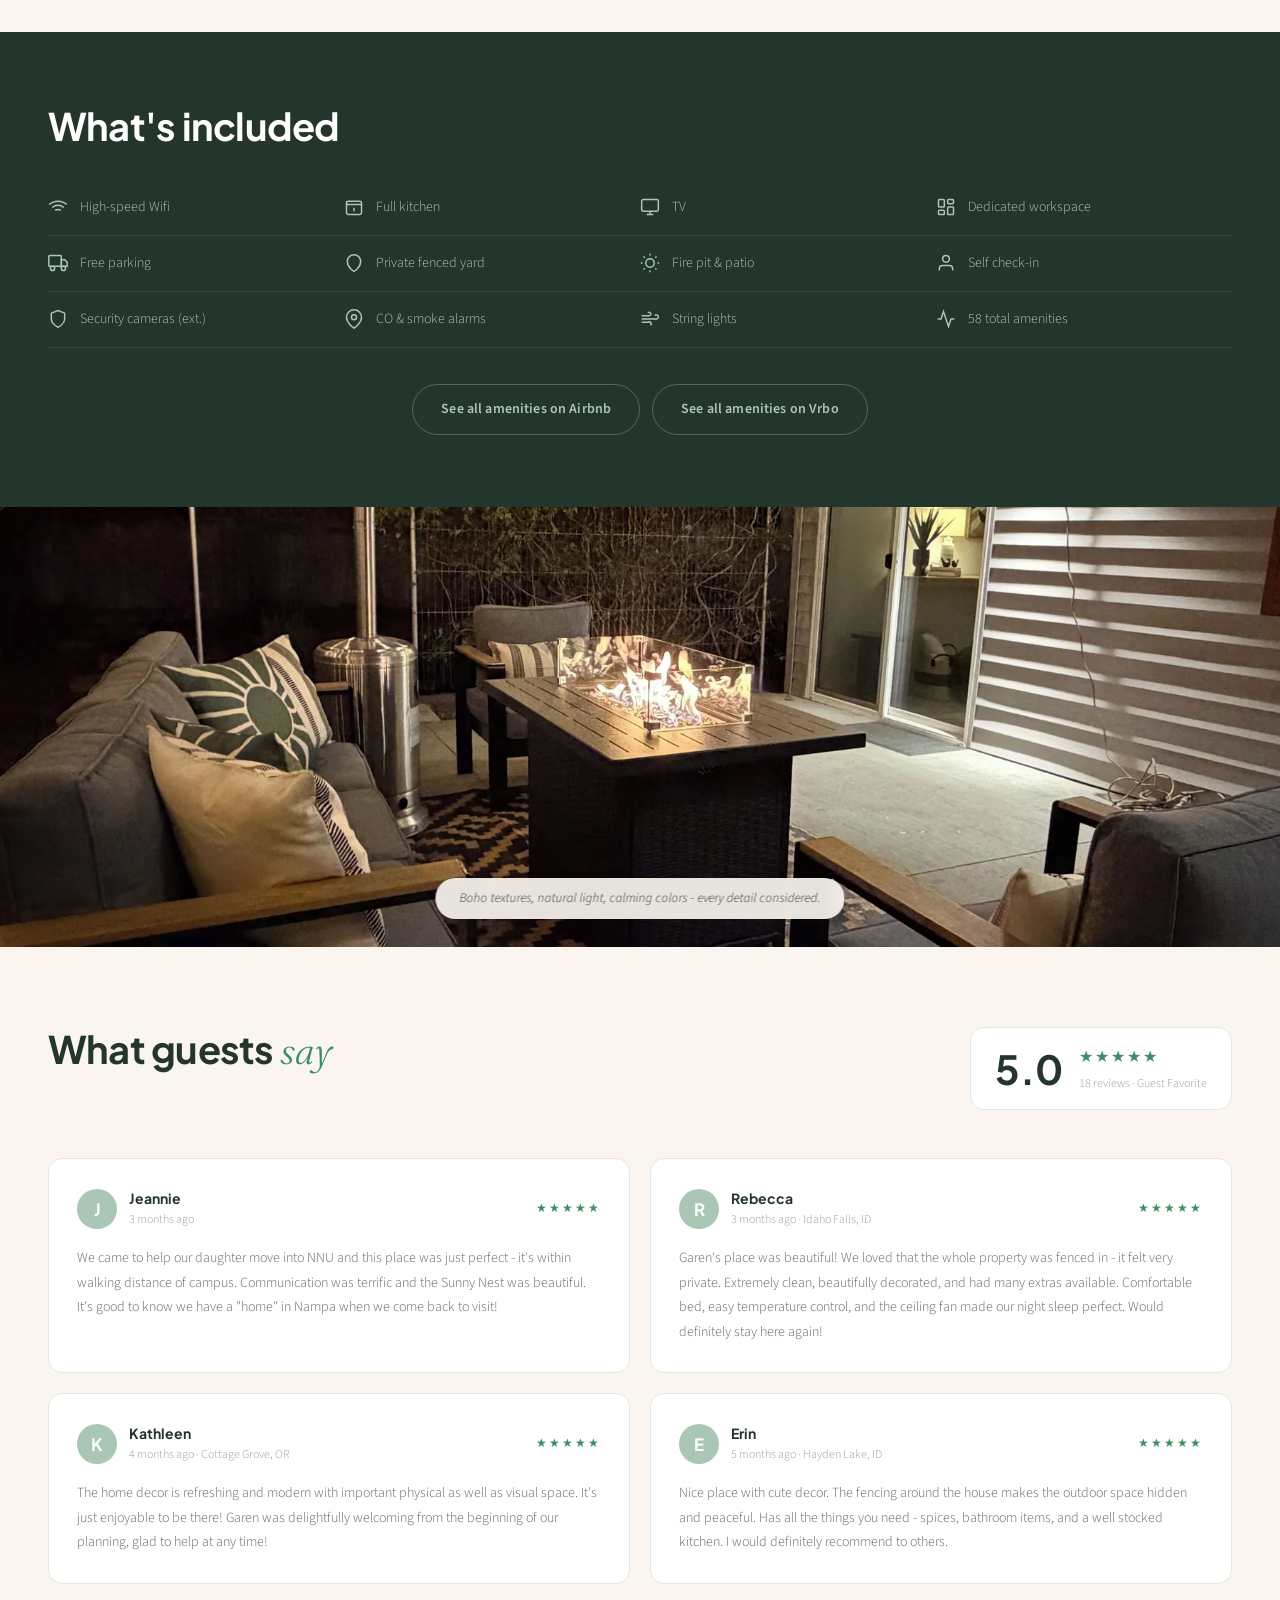
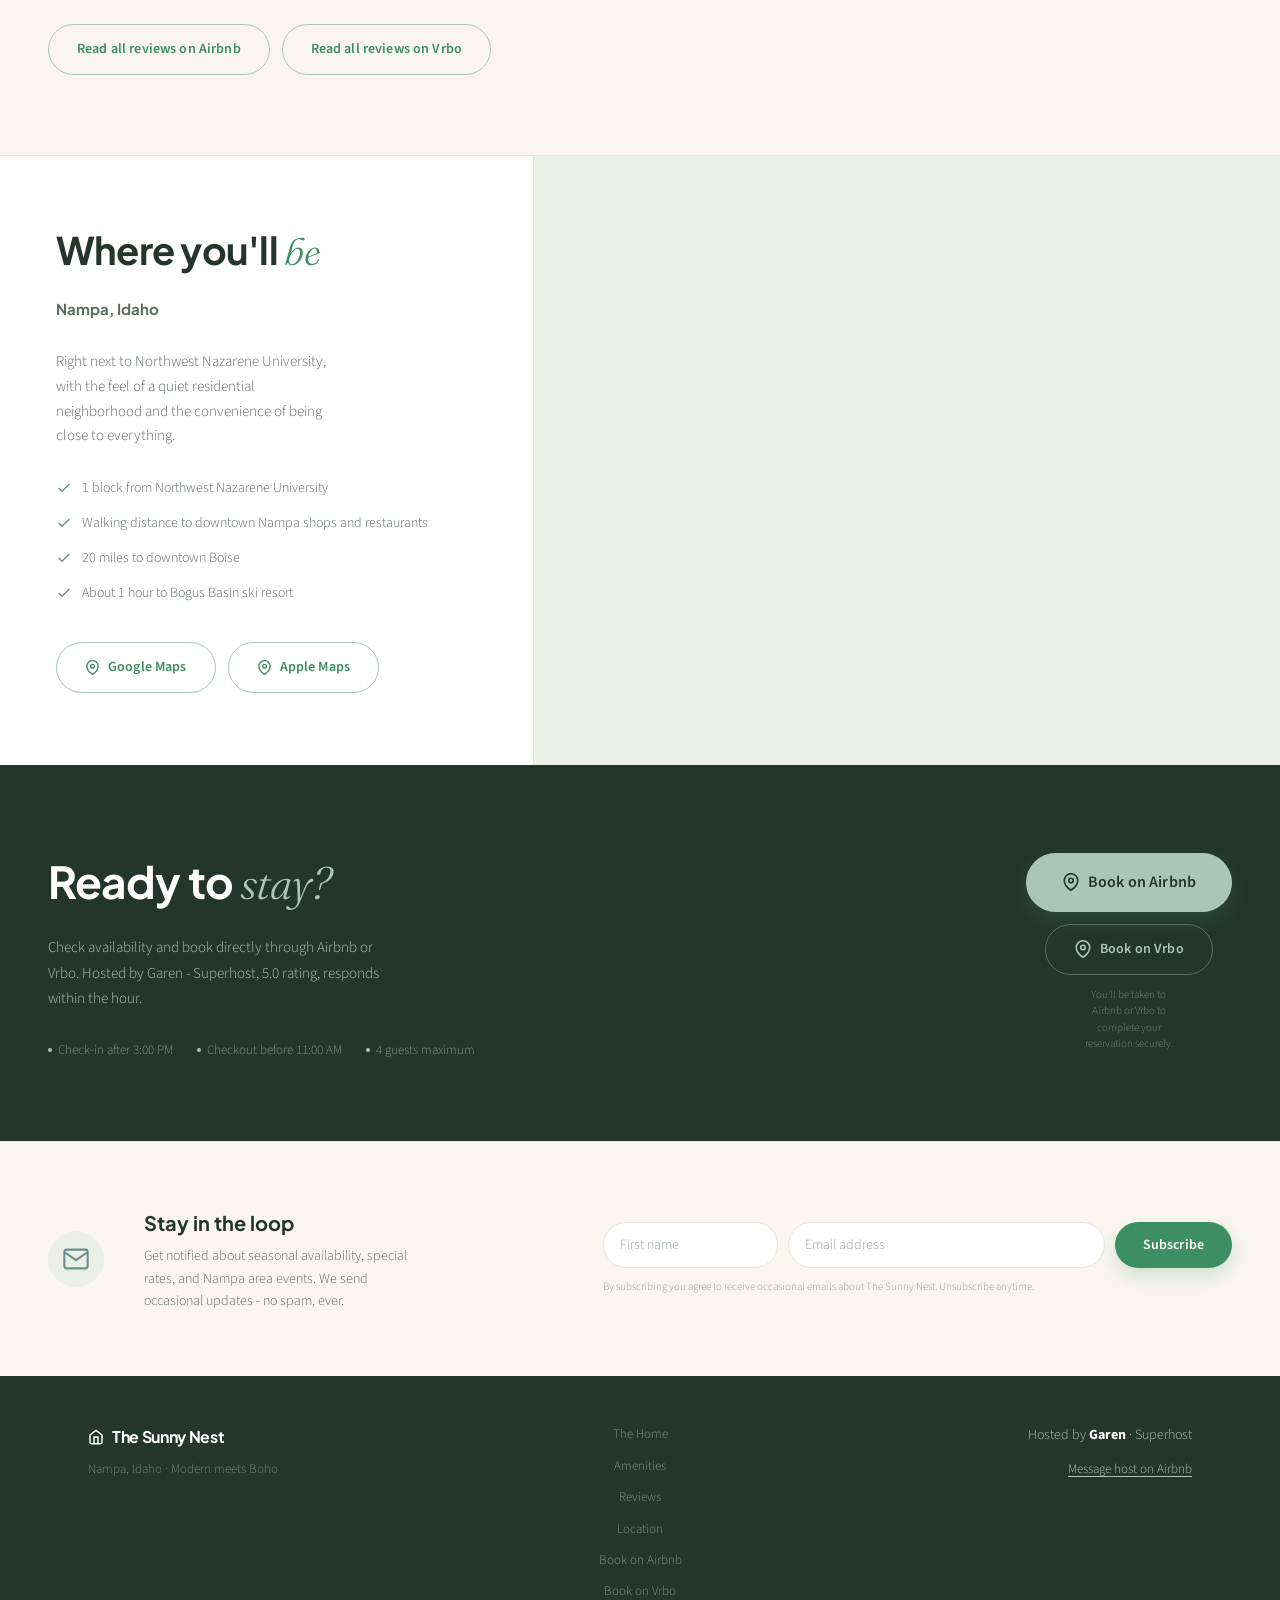
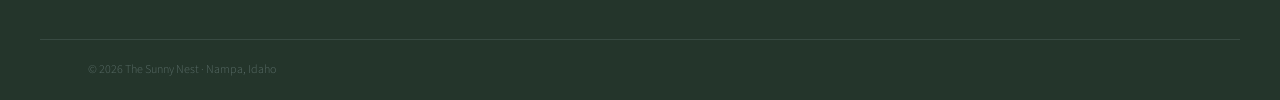
==== commit 397e45a3: "Configure custom domain thesunnynestnampa.com Add CNAME file and update canonical/OG/Twitter/JSON-LD" ====
--- a/index.html
+++ b/index.html
@@ -11,7 +11,7 @@
        ============================================================ -->
   <title>The Sunny Nest · Boho-Modern Airbnb in Nampa, Idaho</title>
   <meta name="description" content="The Sunny Nest is a boho-modern, fully private 2-bed home in Nampa, Idaho — steps from Northwest Nazarene University and a short walk from downtown. Superhost · 5.0 rating. Book on Airbnb or Vrbo.">
-  <link rel="canonical" href="https://YOUR-DOMAIN.com/">
+  <link rel="canonical" href="https://thesunnynestnampa.com/">
   <meta name="theme-color" content="#3E8E63">
   <meta name="robots" content="index, follow">
 
@@ -20,8 +20,8 @@
   <meta property="og:site_name" content="The Sunny Nest">
   <meta property="og:title" content="The Sunny Nest · Boho-Modern Airbnb in Nampa, Idaho">
   <meta property="og:description" content="A boho-modern, fully private 2-bed home steps from NNU. Superhost · 5.0 rating. Book on Airbnb or Vrbo.">
-  <meta property="og:url" content="https://YOUR-DOMAIN.com/">
-  <meta property="og:image" content="https://YOUR-DOMAIN.com/assets/og-image.jpg">
+  <meta property="og:url" content="https://thesunnynestnampa.com/">
+  <meta property="og:image" content="https://thesunnynestnampa.com/assets/og-image.jpg">
   <meta property="og:image:width" content="1200">
   <meta property="og:image:height" content="630">
   <meta property="og:image:alt" content="The Sunny Nest — modern home exterior in Nampa, Idaho">
@@ -30,12 +30,15 @@
   <meta name="twitter:card" content="summary_large_image">
   <meta name="twitter:title" content="The Sunny Nest · Boho-Modern Airbnb in Nampa, Idaho">
   <meta name="twitter:description" content="A boho-modern, fully private 2-bed home steps from NNU. Superhost · 5.0 rating. Book on Airbnb or Vrbo.">
-  <meta name="twitter:image" content="https://YOUR-DOMAIN.com/assets/og-image.jpg">
-
-  <!-- Favicons -->
-  <link rel="icon" href="assets/favicon.svg" type="image/svg+xml">
-  <link rel="icon" href="favicon.ico" sizes="32x32">
-  <link rel="apple-touch-icon" href="assets/apple-touch-icon.png">
+  <meta name="twitter:image" content="https://thesunnynestnampa.com/assets/og-image.jpg">
+
+  <!-- Favicons: SVG for modern browsers, PNG for Safari/iOS (which ignore .ico/SVG in tabs), .ico as legacy fallback -->
+  <link rel="icon" href="assets/favicon.svg?v=3" type="image/svg+xml">
+  <link rel="icon" type="image/png" sizes="32x32" href="assets/icon-32.png?v=3">
+  <link rel="icon" type="image/png" sizes="16x16" href="assets/icon-16.png?v=3">
+  <link rel="icon" href="favicon.ico?v=3" sizes="any">
+  <link rel="apple-touch-icon" href="assets/apple-touch-icon.png?v=3">
+  <link rel="manifest" href="assets/site.webmanifest?v=3">
 
   <link rel="preconnect" href="https://fonts.googleapis.com">
   <link rel="preconnect" href="https://fonts.gstatic.com" crossorigin>
@@ -49,8 +52,8 @@
     "@type": "LodgingBusiness",
     "name": "The Sunny Nest",
     "description": "A boho-modern, fully private 2-bedroom home in Nampa, Idaho, steps from Northwest Nazarene University and a short walk from downtown.",
-    "url": "https://YOUR-DOMAIN.com/",
-    "image": "https://YOUR-DOMAIN.com/assets/og-image.jpg",
+    "url": "https://thesunnynestnampa.com/",
+    "image": "https://thesunnynestnampa.com/assets/og-image.jpg",
     "address": {
       "@type": "PostalAddress",
       "addressLocality": "Nampa",
@@ -483,13 +486,13 @@
 
   <!-- LIGHTBOX (photo gallery viewer) -->
   <div class="lightbox" id="lightbox" aria-hidden="true" role="dialog" aria-label="Photo viewer">
-    <button class="lightbox__close" id="lightboxClose" aria-label="Close">&times;</button>
-    <button class="lightbox__nav lightbox__nav--prev" id="lightboxPrev" aria-label="Previous photo">&#8249;</button>
+    <button class="lightbox__close" id="lightboxClose" aria-label="Close"><svg viewBox="0 0 24 24" fill="none" stroke="currentColor" stroke-width="2" stroke-linecap="round"><path d="M6 6l12 12M18 6L6 18"/></svg></button>
+    <button class="lightbox__nav lightbox__nav--prev" id="lightboxPrev" aria-label="Previous photo"><svg viewBox="0 0 24 24" fill="none" stroke="currentColor" stroke-width="2" stroke-linecap="round" stroke-linejoin="round"><polyline points="15 6 9 12 15 18"/></svg></button>
     <figure class="lightbox__figure">
       <img class="lightbox__img" id="lightboxImg" src="" alt="">
       <figcaption class="lightbox__caption" id="lightboxCaption"></figcaption>
     </figure>
-    <button class="lightbox__nav lightbox__nav--next" id="lightboxNext" aria-label="Next photo">&#8250;</button>
+    <button class="lightbox__nav lightbox__nav--next" id="lightboxNext" aria-label="Next photo"><svg viewBox="0 0 24 24" fill="none" stroke="currentColor" stroke-width="2" stroke-linecap="round" stroke-linejoin="round"><polyline points="9 6 15 12 9 18"/></svg></button>
   </div>
 
   <script src="content.js"></script>
--- a/styles.css
+++ b/styles.css
@@ -3,6 +3,12 @@
    ============================================ */
 
 *, *::before, *::after { box-sizing: border-box; margin: 0; padding: 0; }
+
+/* Remove the iOS Safari double-tap-to-zoom delay/gesture on interactive
+   controls (keeps pinch-zoom available elsewhere for accessibility). */
+a,
+button,
+.gallery__item { touch-action: manipulation; }
 
 :root {
   --bg:        #FAF6EF;
@@ -610,13 +616,14 @@
 }
 .lightbox__close:hover,
 .lightbox__nav:hover { background: rgba(255,255,255,0.28); }
+.lightbox__close svg { width: 20px; height: 20px; display: block; }
+.lightbox__nav svg { width: 24px; height: 24px; display: block; }
 .lightbox__close {
   top: 22px;
   right: 24px;
   width: 44px;
   height: 44px;
   border-radius: 50%;
-  font-size: 26px;
   line-height: 1;
 }
 .lightbox__nav {
@@ -625,7 +632,6 @@
   width: 52px;
   height: 52px;
   border-radius: 50%;
-  font-size: 30px;
   line-height: 1;
 }
 .lightbox__nav--prev { left: 24px; }
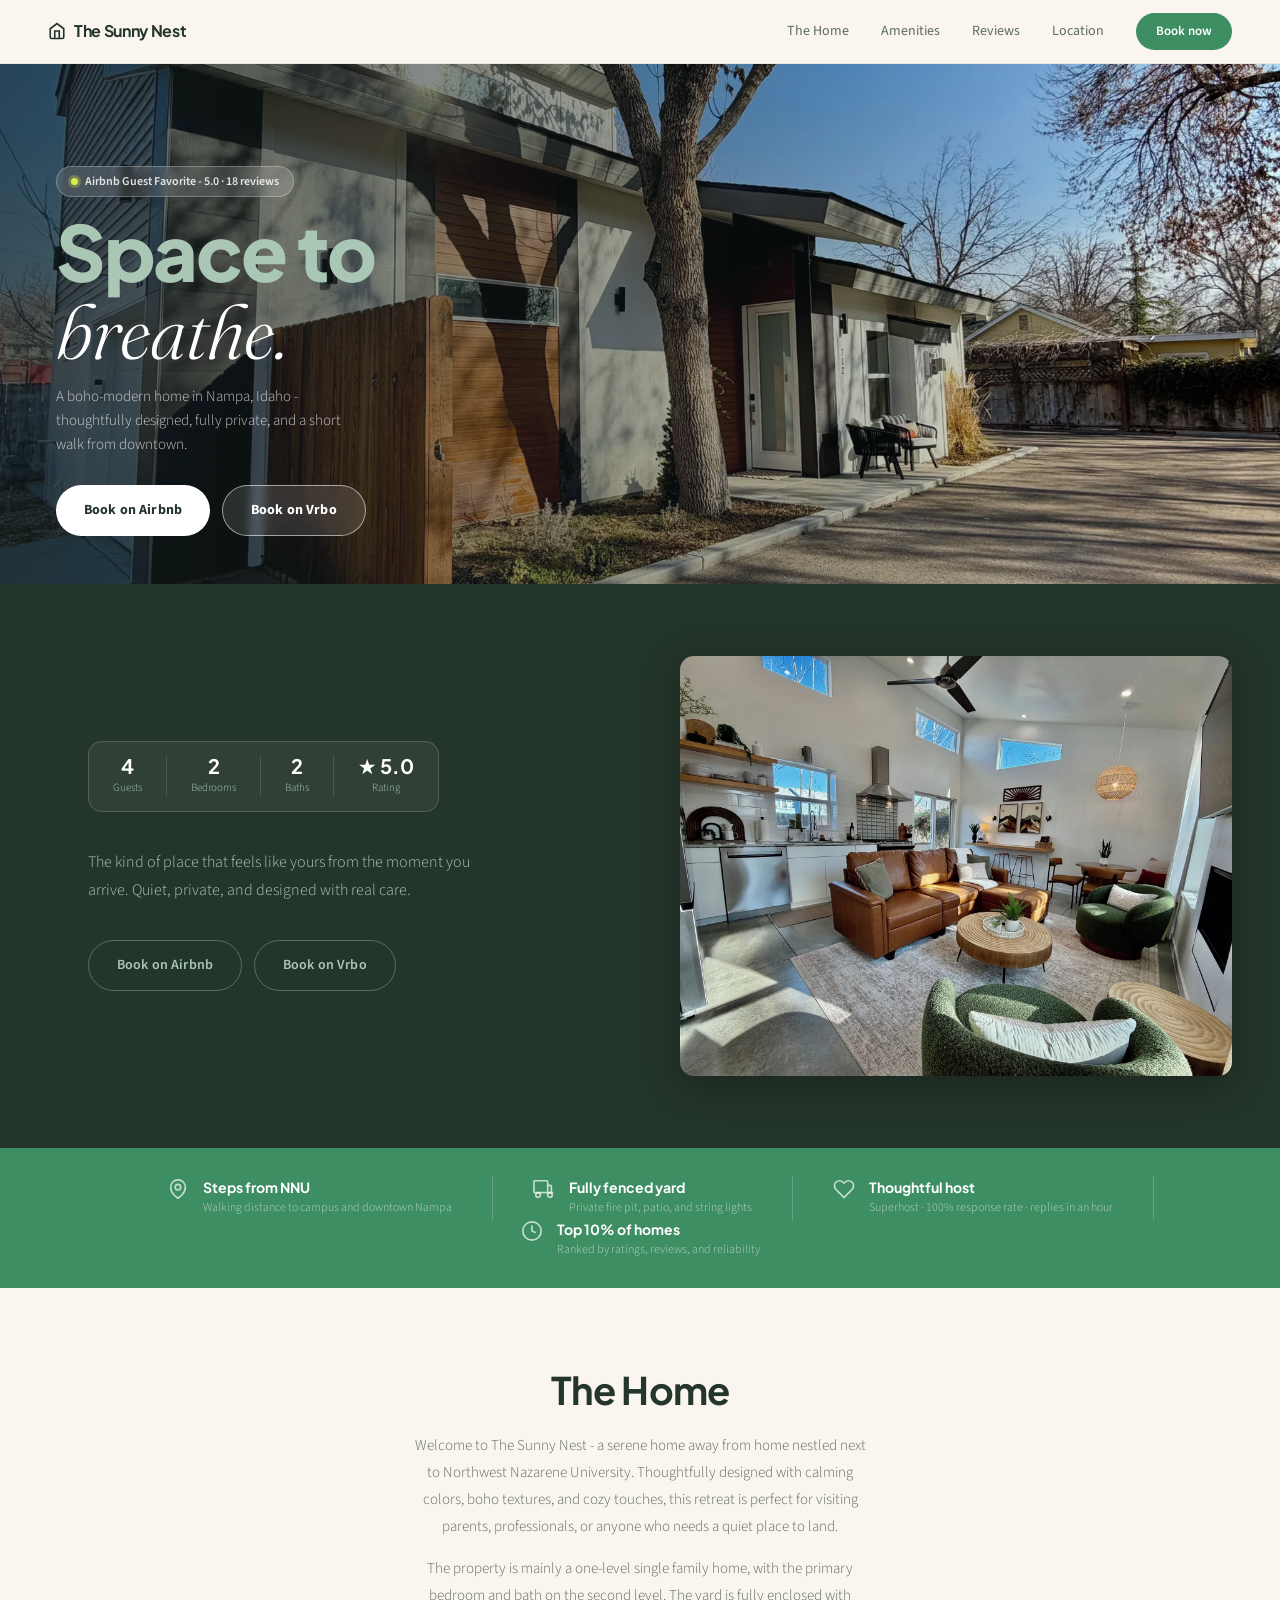
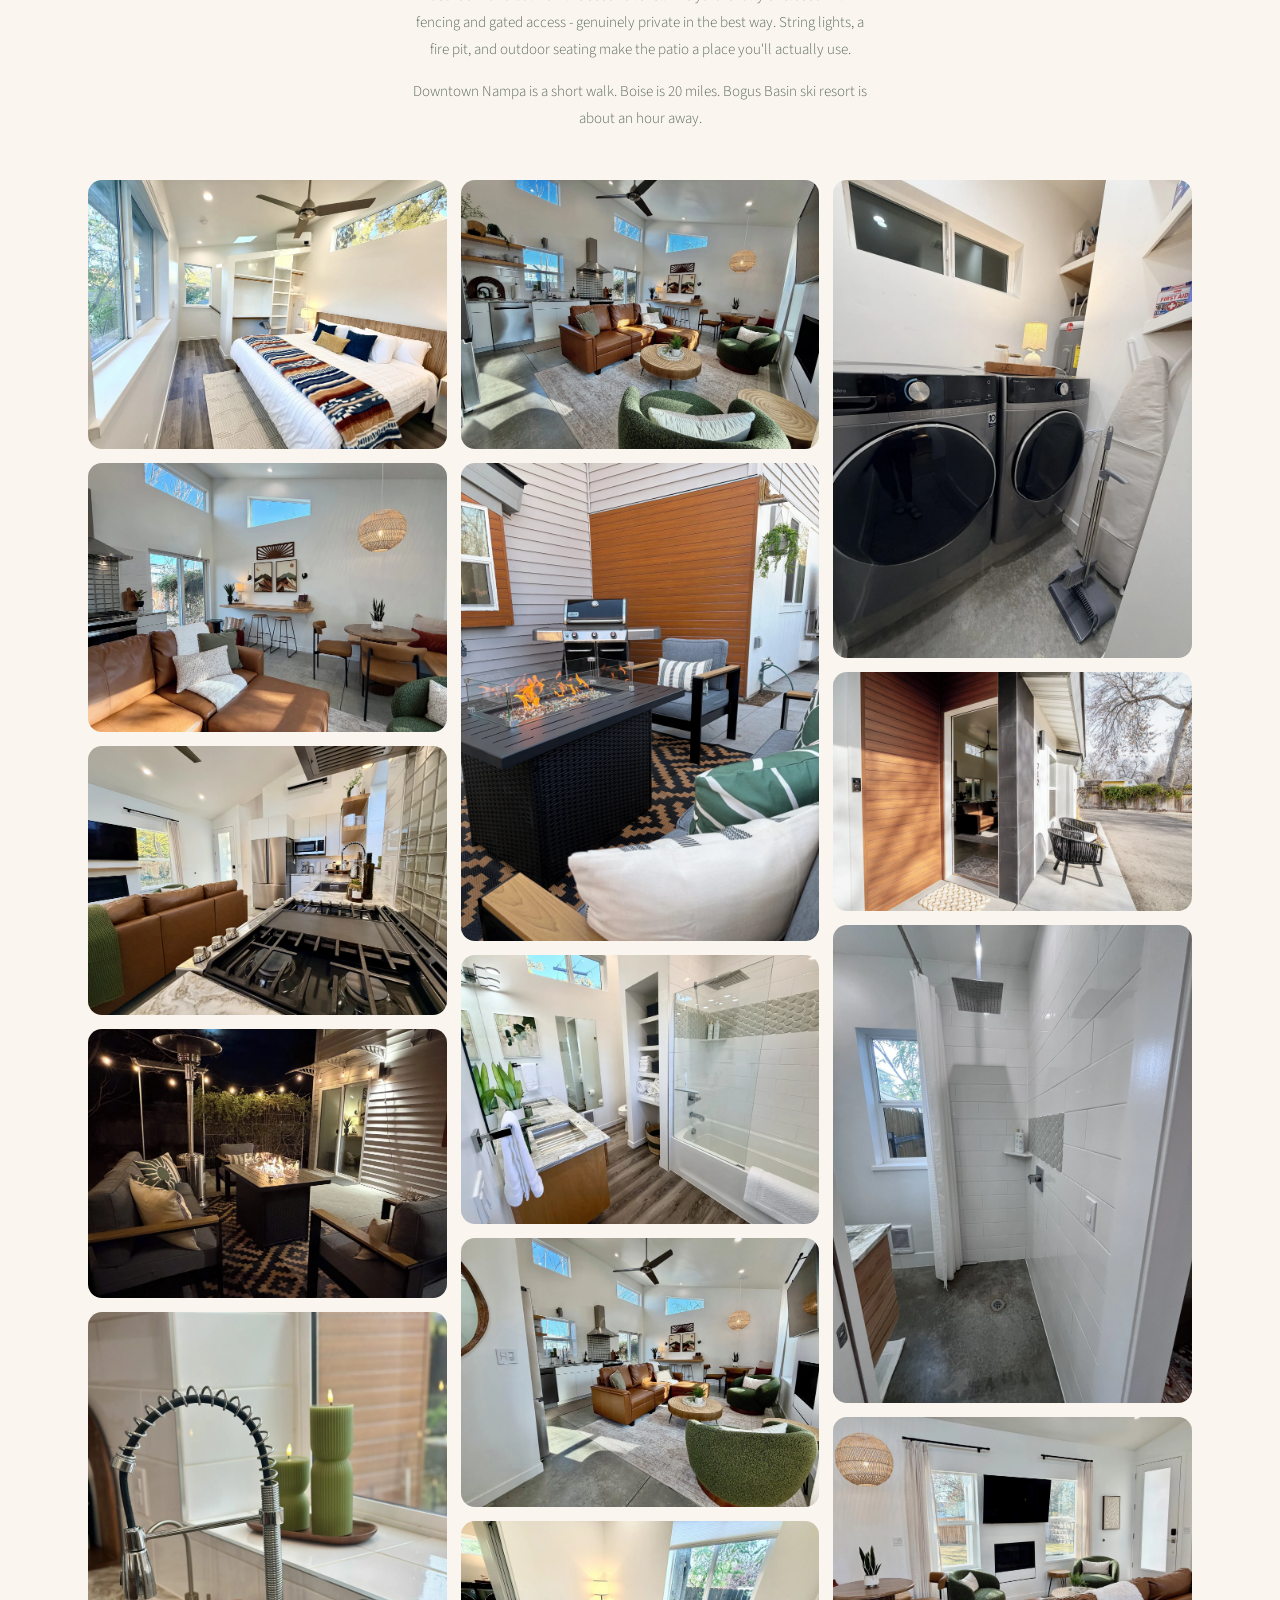
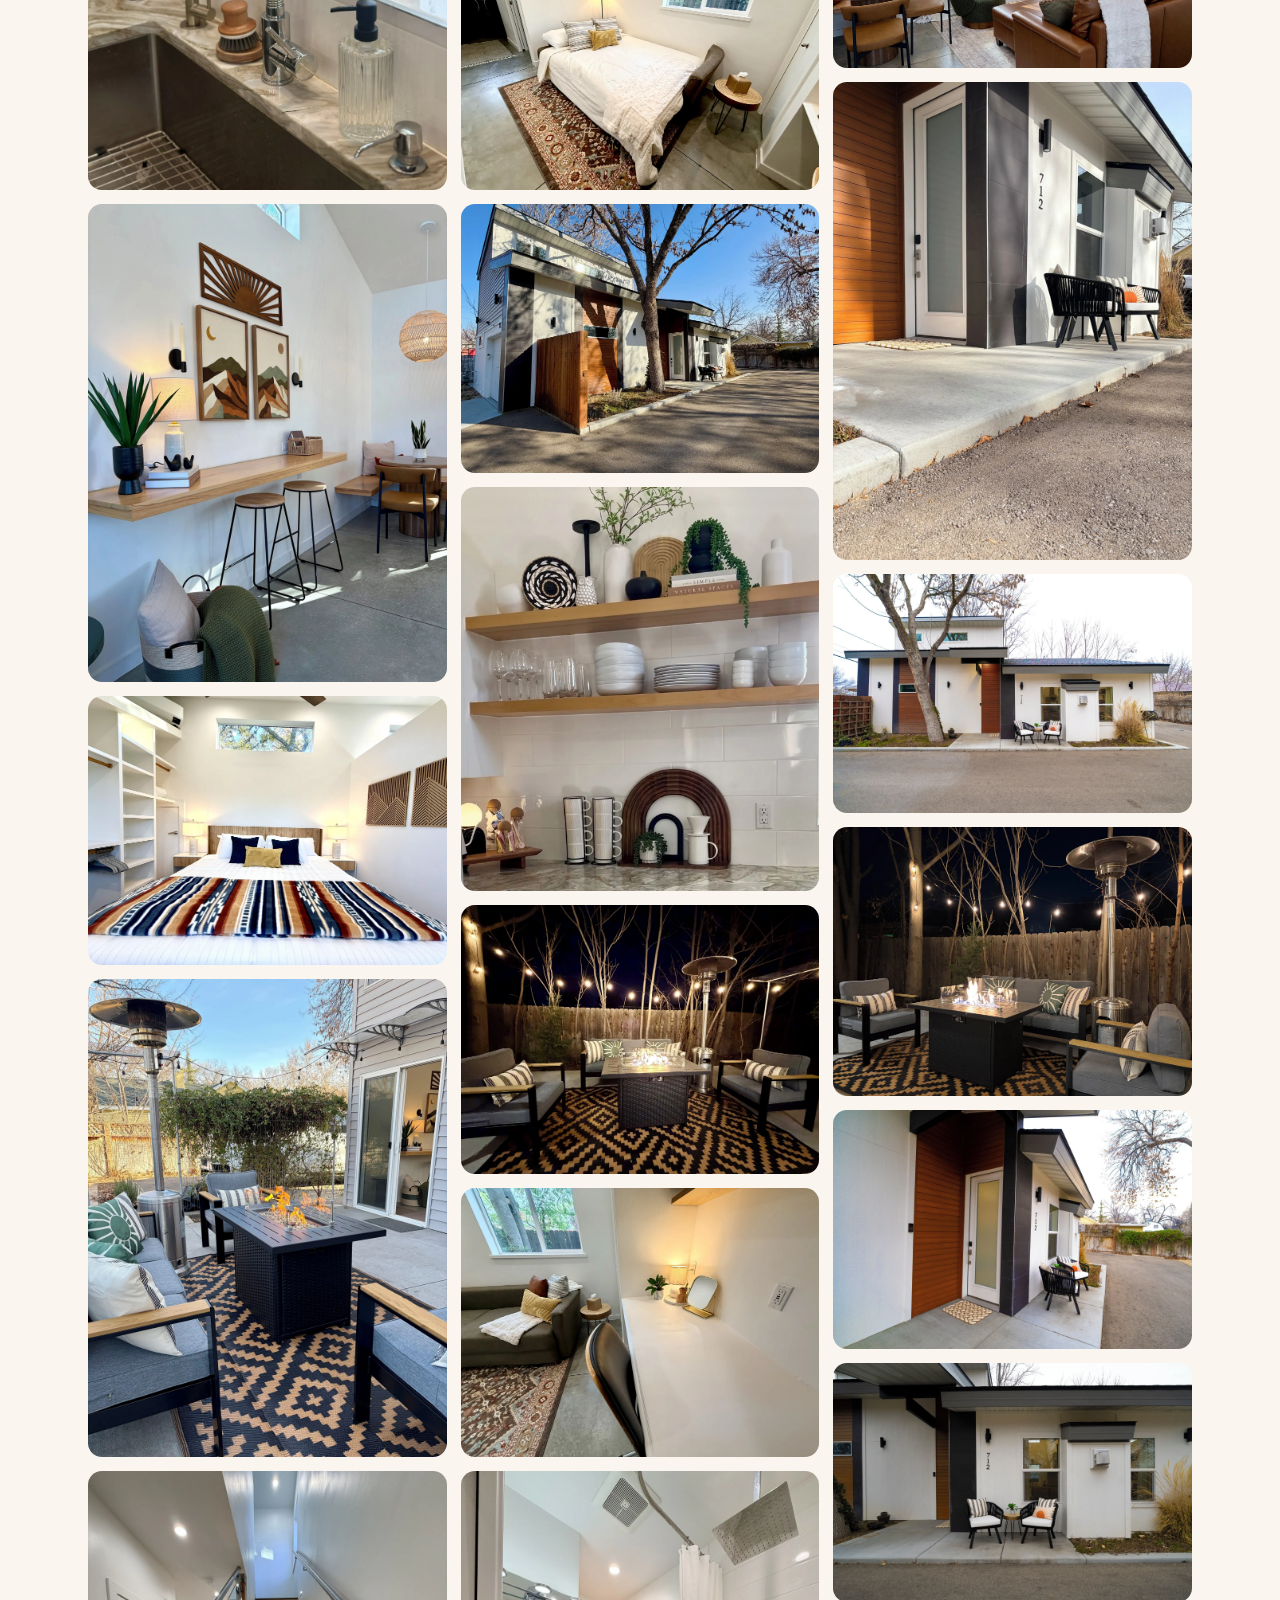
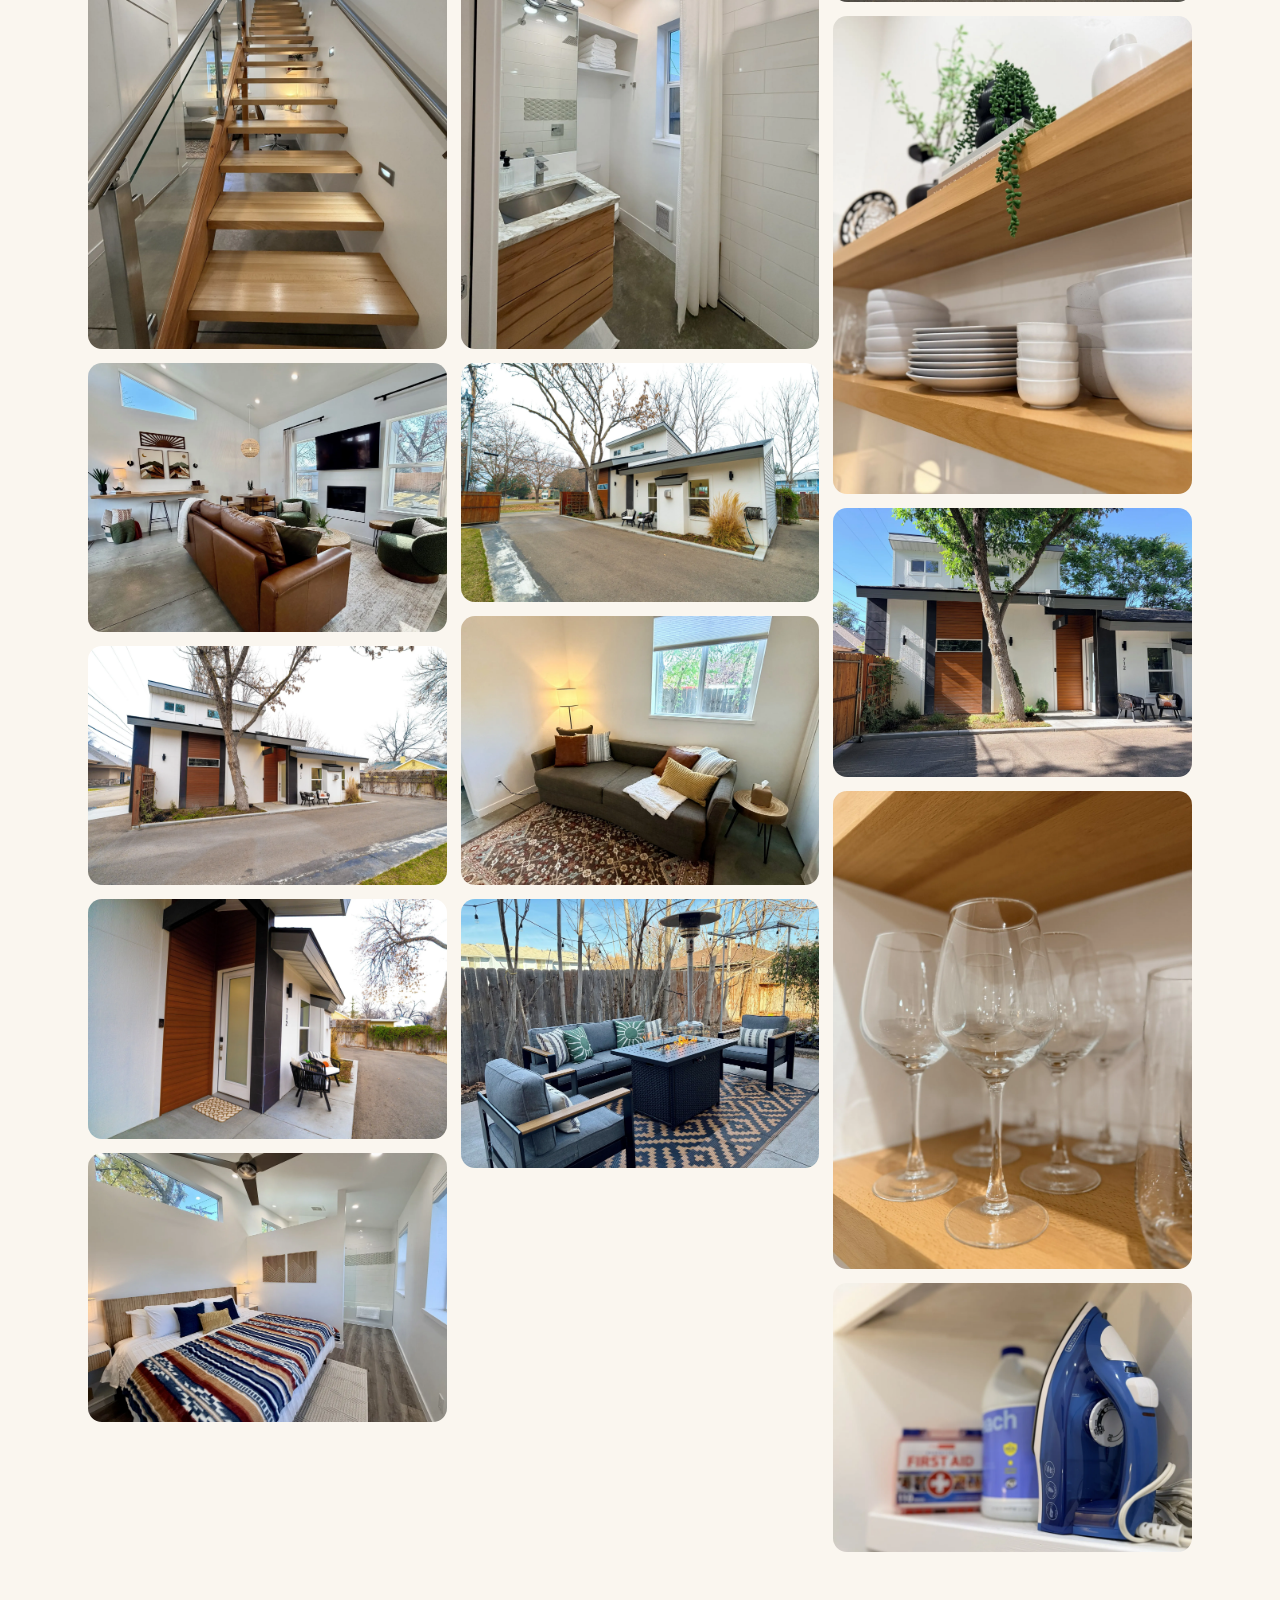
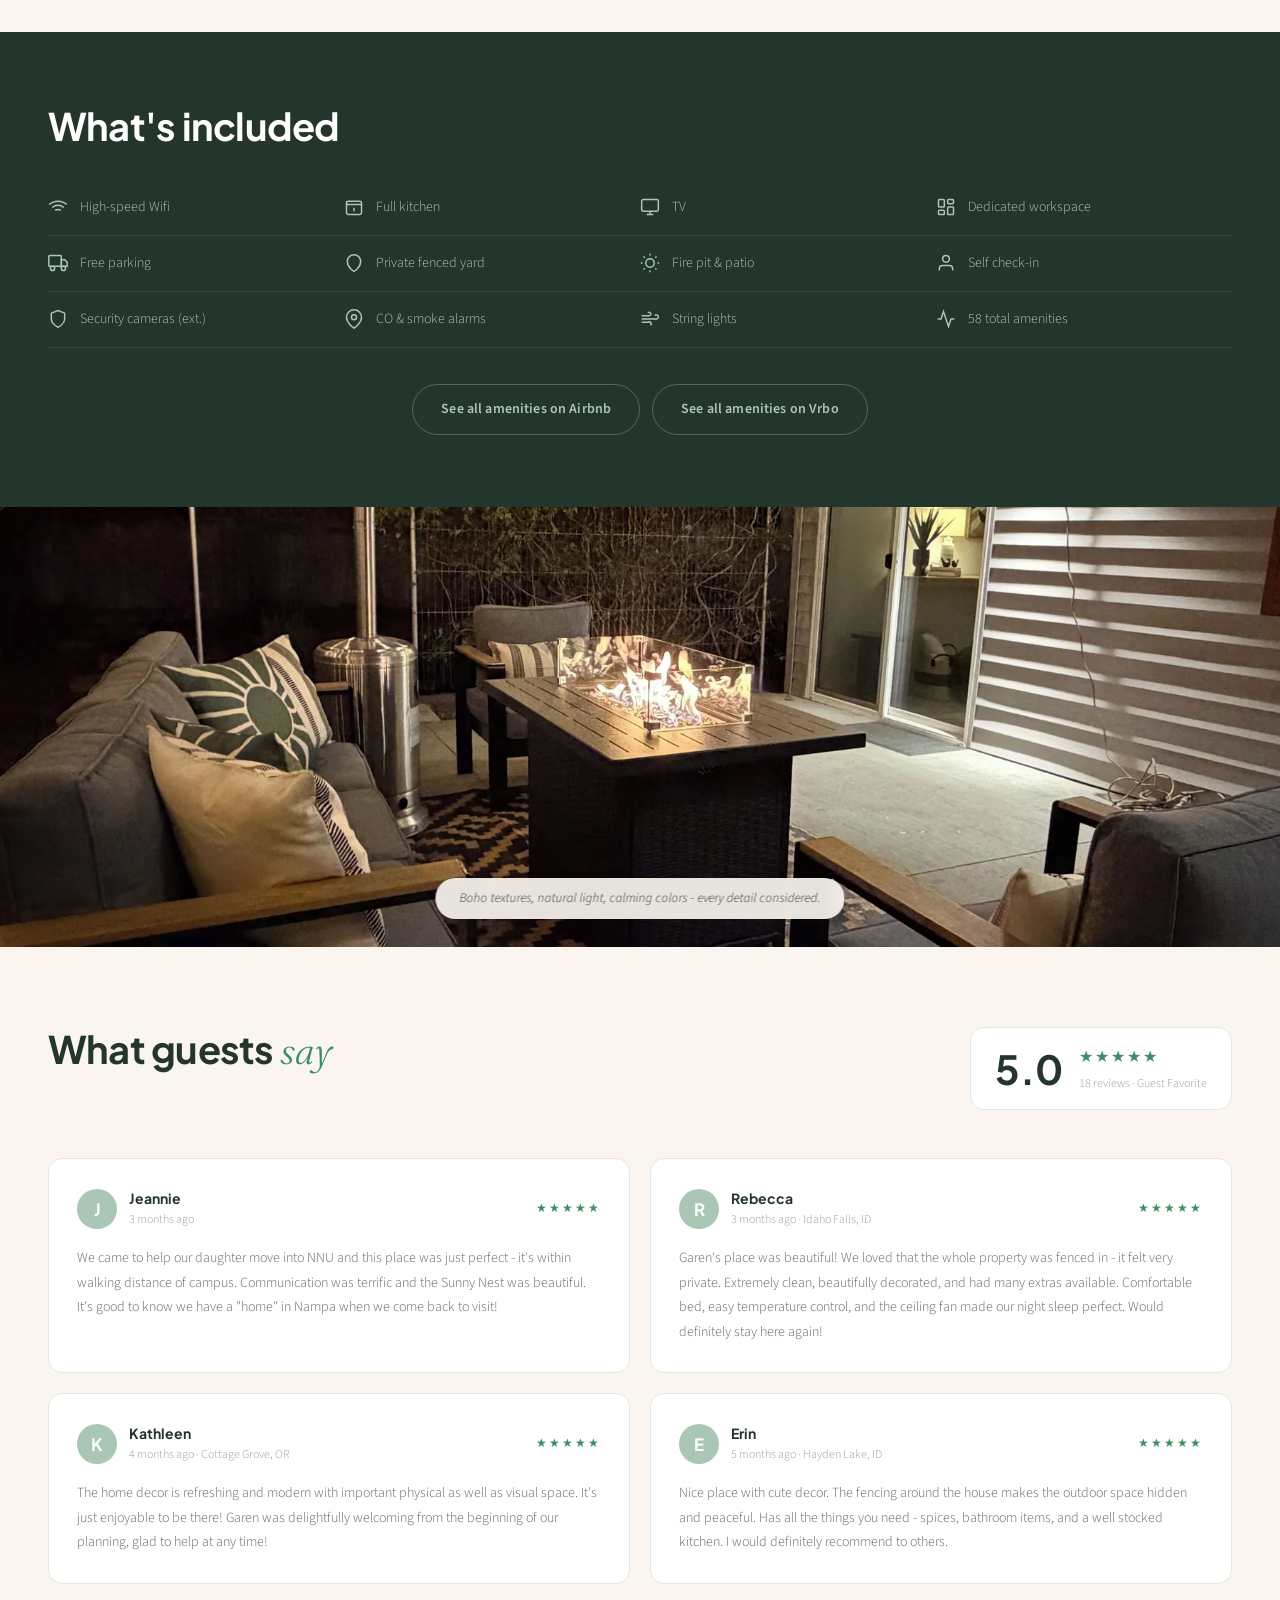
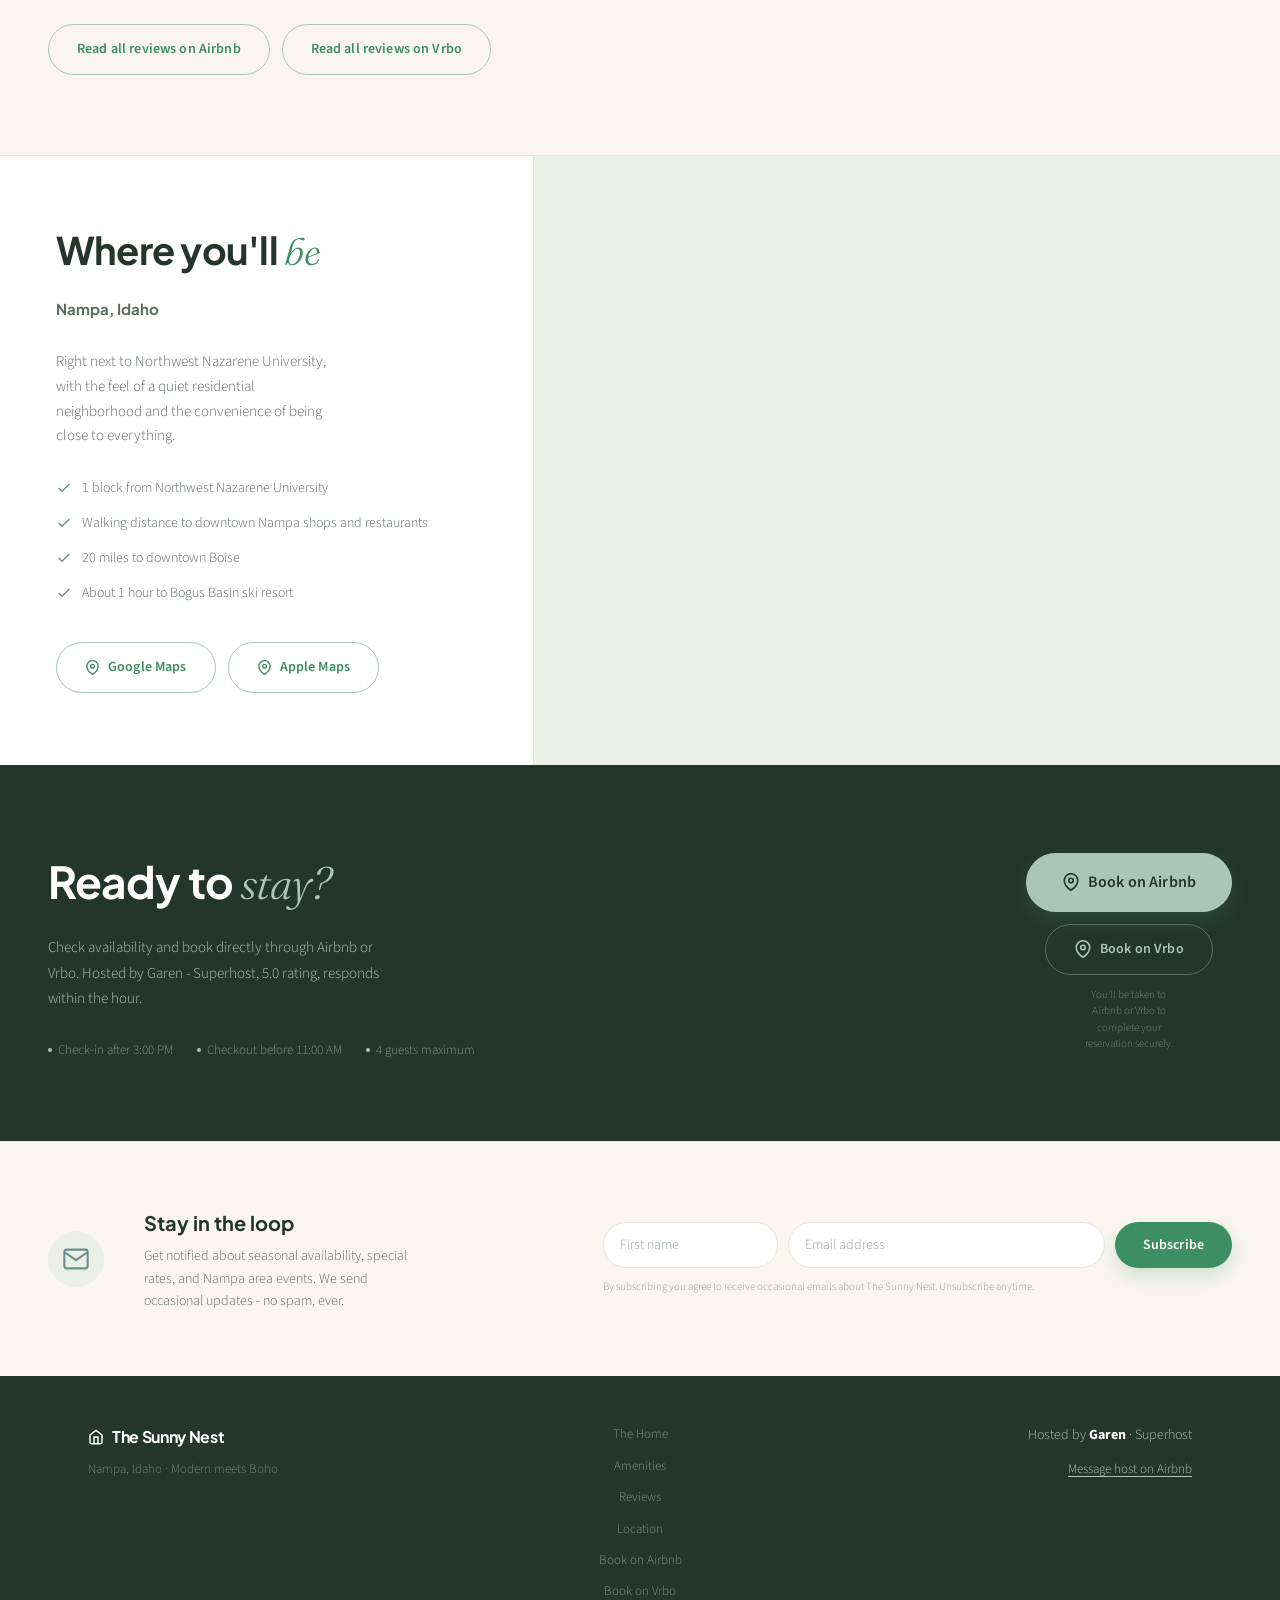
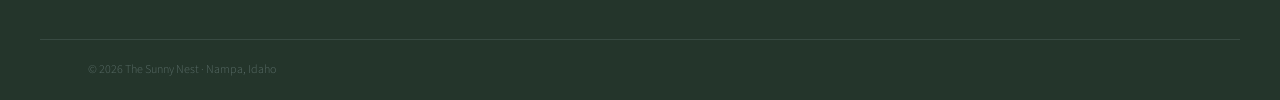
==== commit 30f29fe0: "updating form with mailchimp hookup" ====
--- a/index.html
+++ b/index.html
@@ -447,11 +447,15 @@
           >
           <button type="submit" class="btn btn--primary newsletter__btn">Subscribe</button>
         </div>
+        <div aria-hidden="true" style="position:absolute; left:-5000px;">
+          <input type="text" name="b_412bff453c24c91b03e5614c4_4837a5e408" tabindex="-1" value="" autocomplete="off">
+        </div>
         <p class="newsletter__legal">By subscribing you agree to receive occasional emails about The Sunny Nest. Unsubscribe anytime.</p>
         <div class="newsletter__success" id="newsletterSuccess">
           <svg width="18" height="18" viewBox="0 0 24 24" fill="none" stroke="currentColor" stroke-width="2.5"><polyline points="20 6 9 17 4 12"/></svg>
           You're on the list - we'll be in touch!
         </div>
+        <div class="newsletter__error" id="newsletterError" role="alert"></div>
       </form>
     </div>
   </section>
--- a/styles.css
+++ b/styles.css
@@ -313,7 +313,7 @@
   font-size: clamp(44px, 6vw, 80px);
   font-weight: 300;
   line-height: 1.0;
-  color: #fff;
+  color: var(--teal-mid);
   letter-spacing: -0.03em;
   margin-bottom: 14px;
 }
@@ -1069,6 +1069,15 @@
   margin-top: 12px;
 }
 .newsletter__success.show { display: flex; }
+
+.newsletter__error {
+  display: none;
+  font-size: 14px;
+  color: #E88; /* soft red that reads on the dark newsletter band */
+  font-weight: 600;
+  margin-top: 12px;
+}
+.newsletter__error.show { display: block; }
 
 /* ============================================
    FOOTER
@@ -1288,7 +1297,7 @@
   font-family: var(--font-serif);
   font-style: italic;
   font-weight: 300;
-  color: var(--teal-mid);
+  color: #fff;
   letter-spacing: 0;
 }
 .section-title em,
